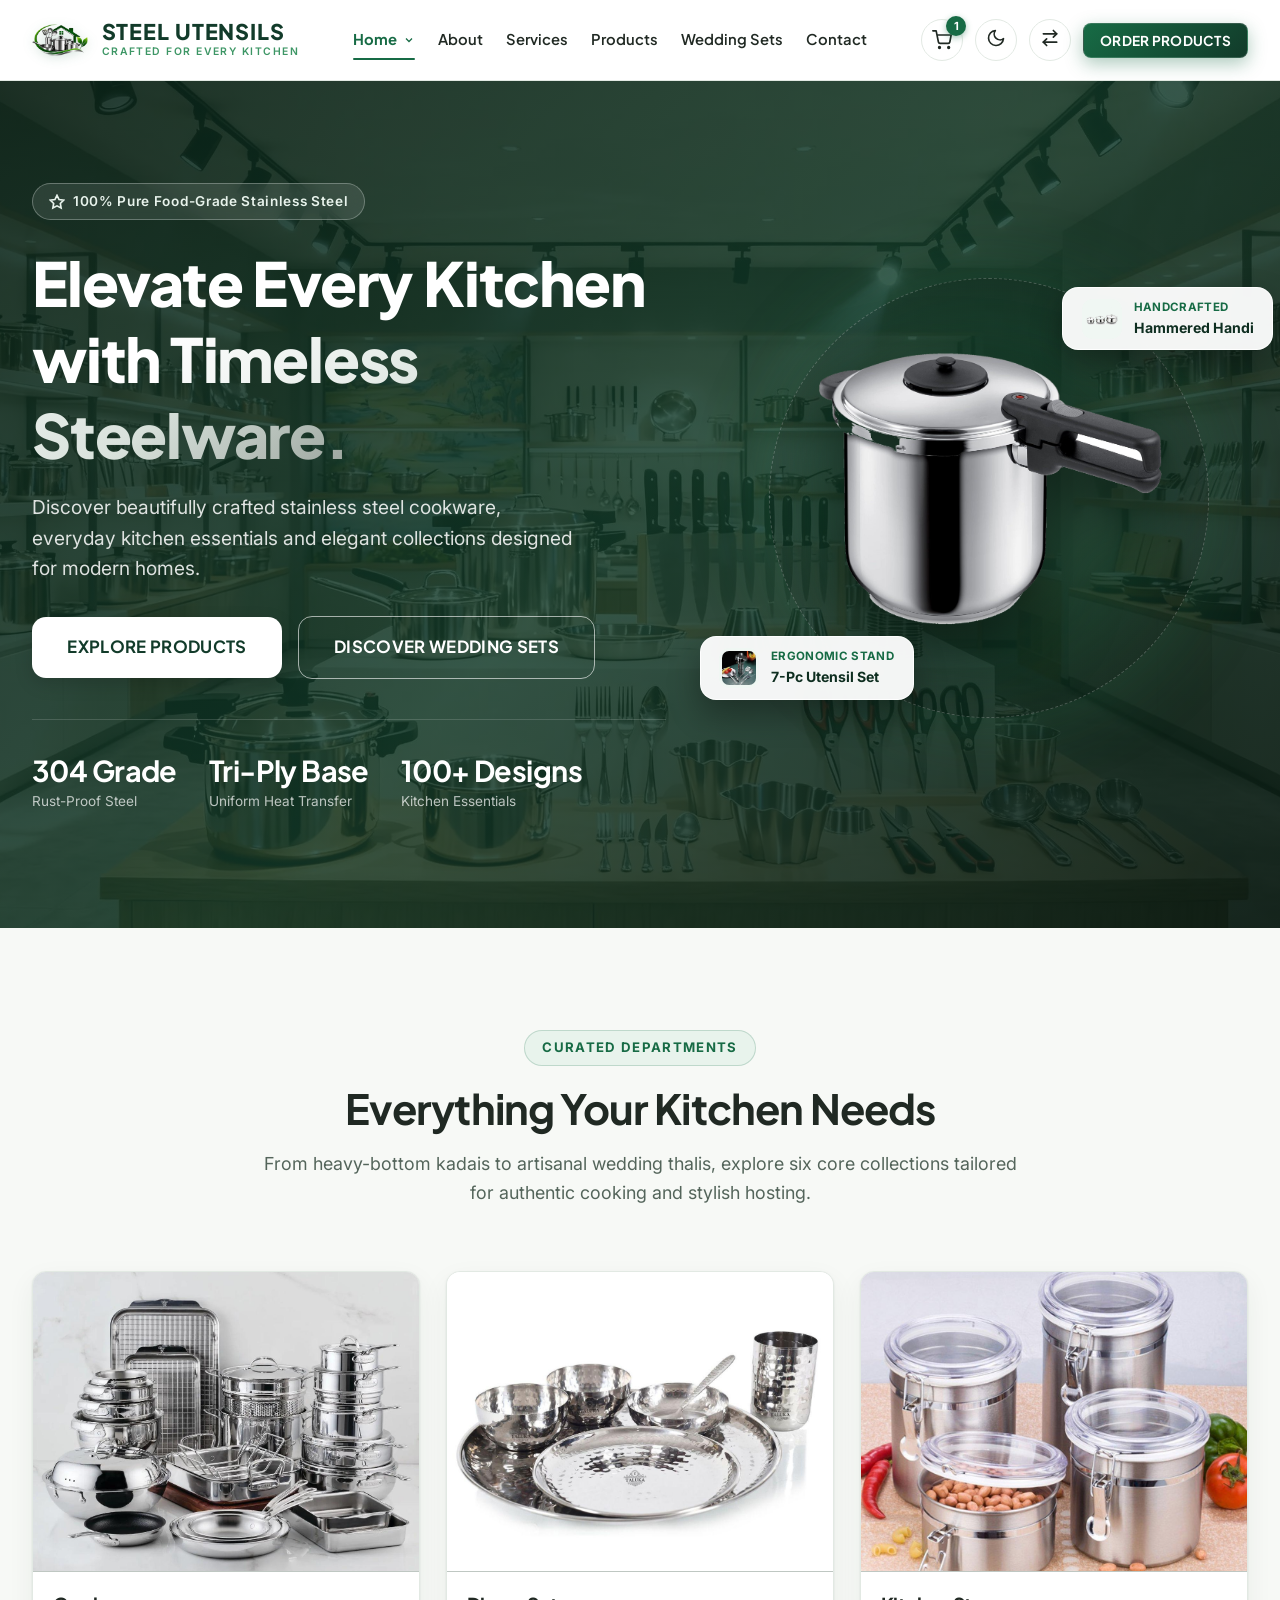
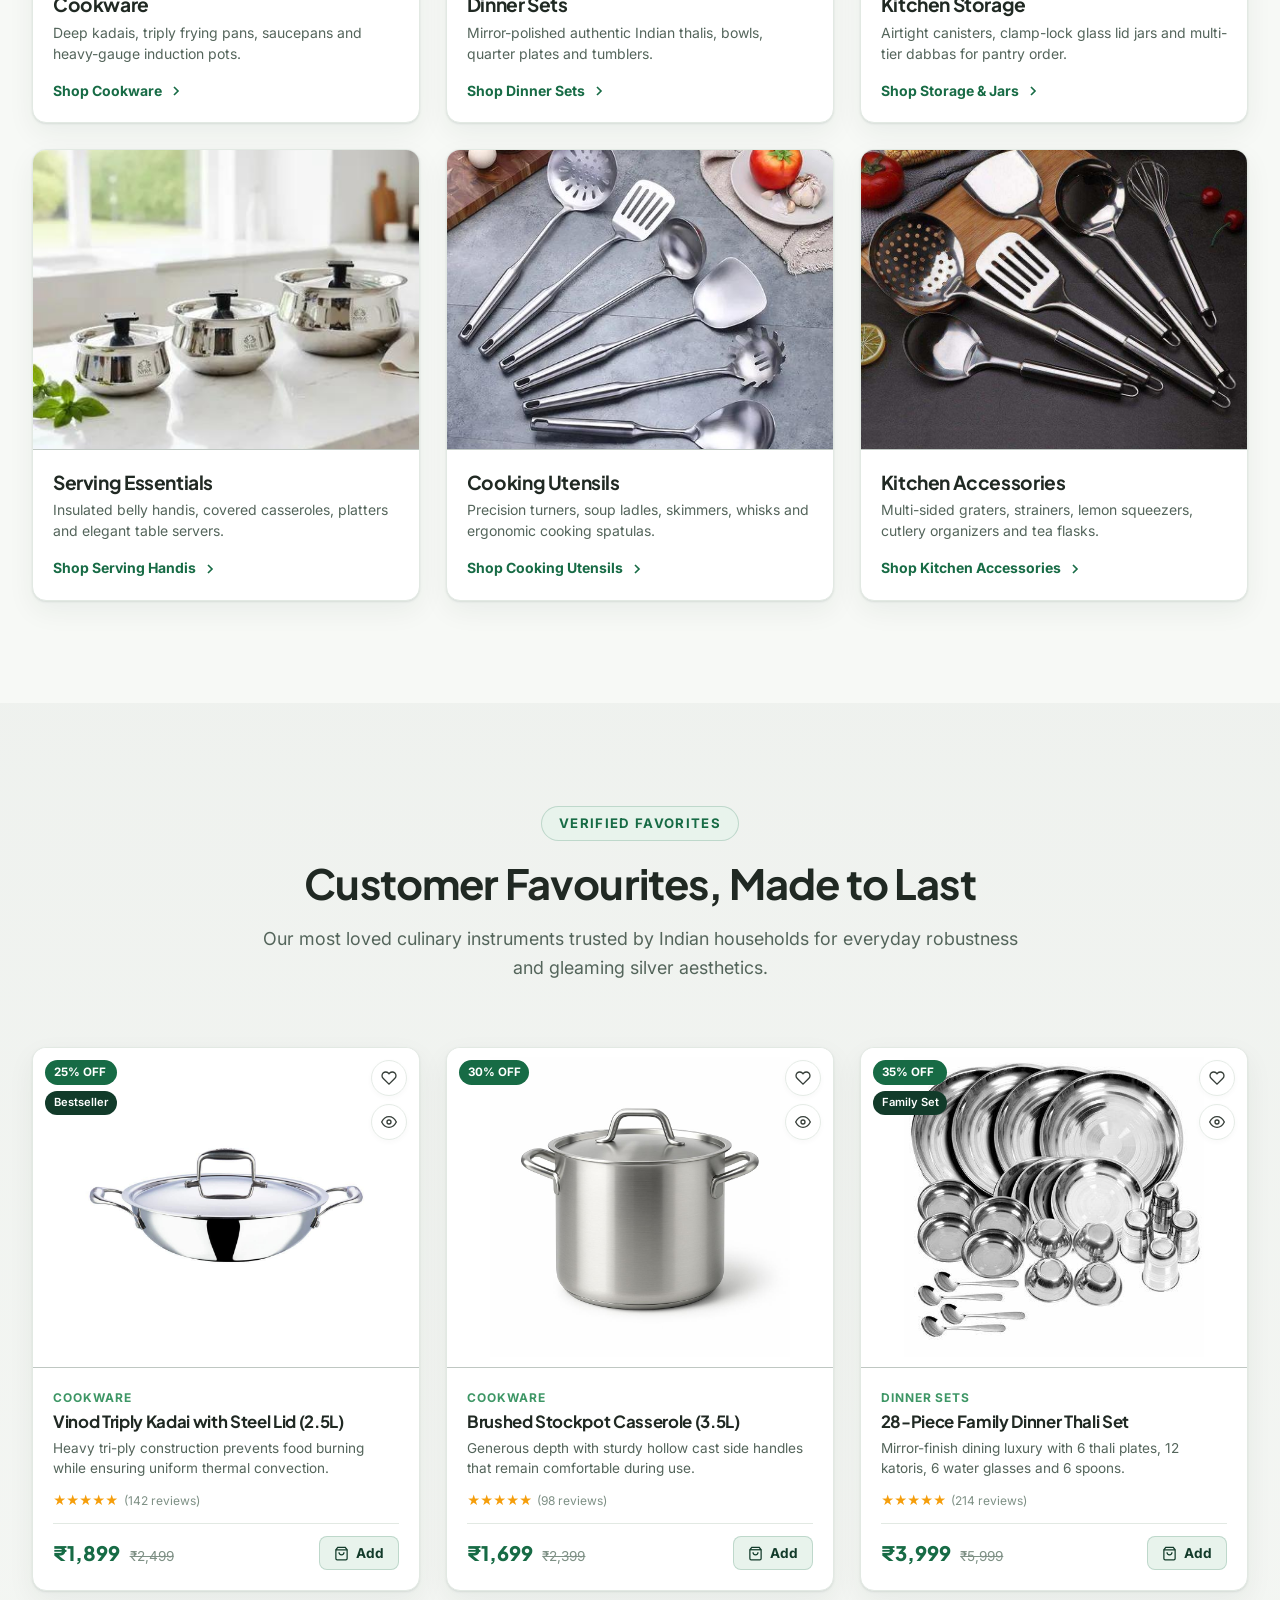
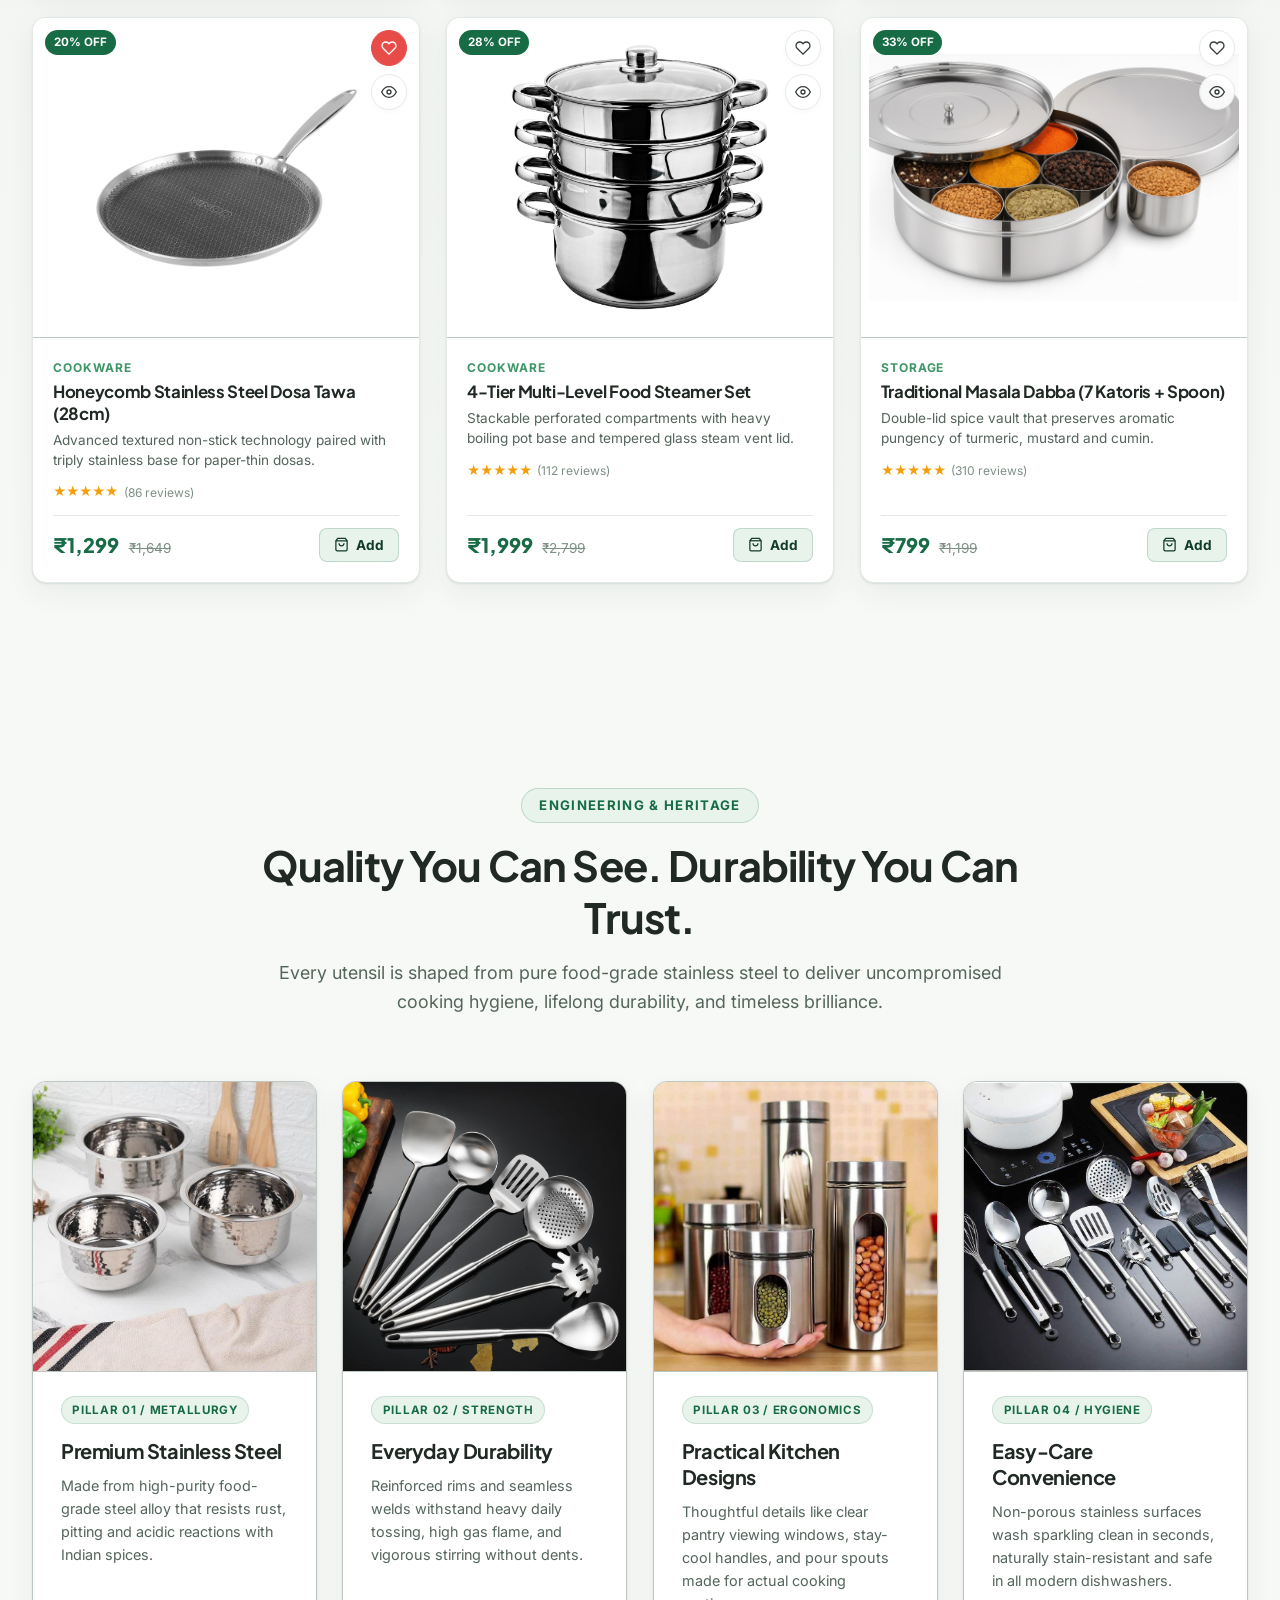
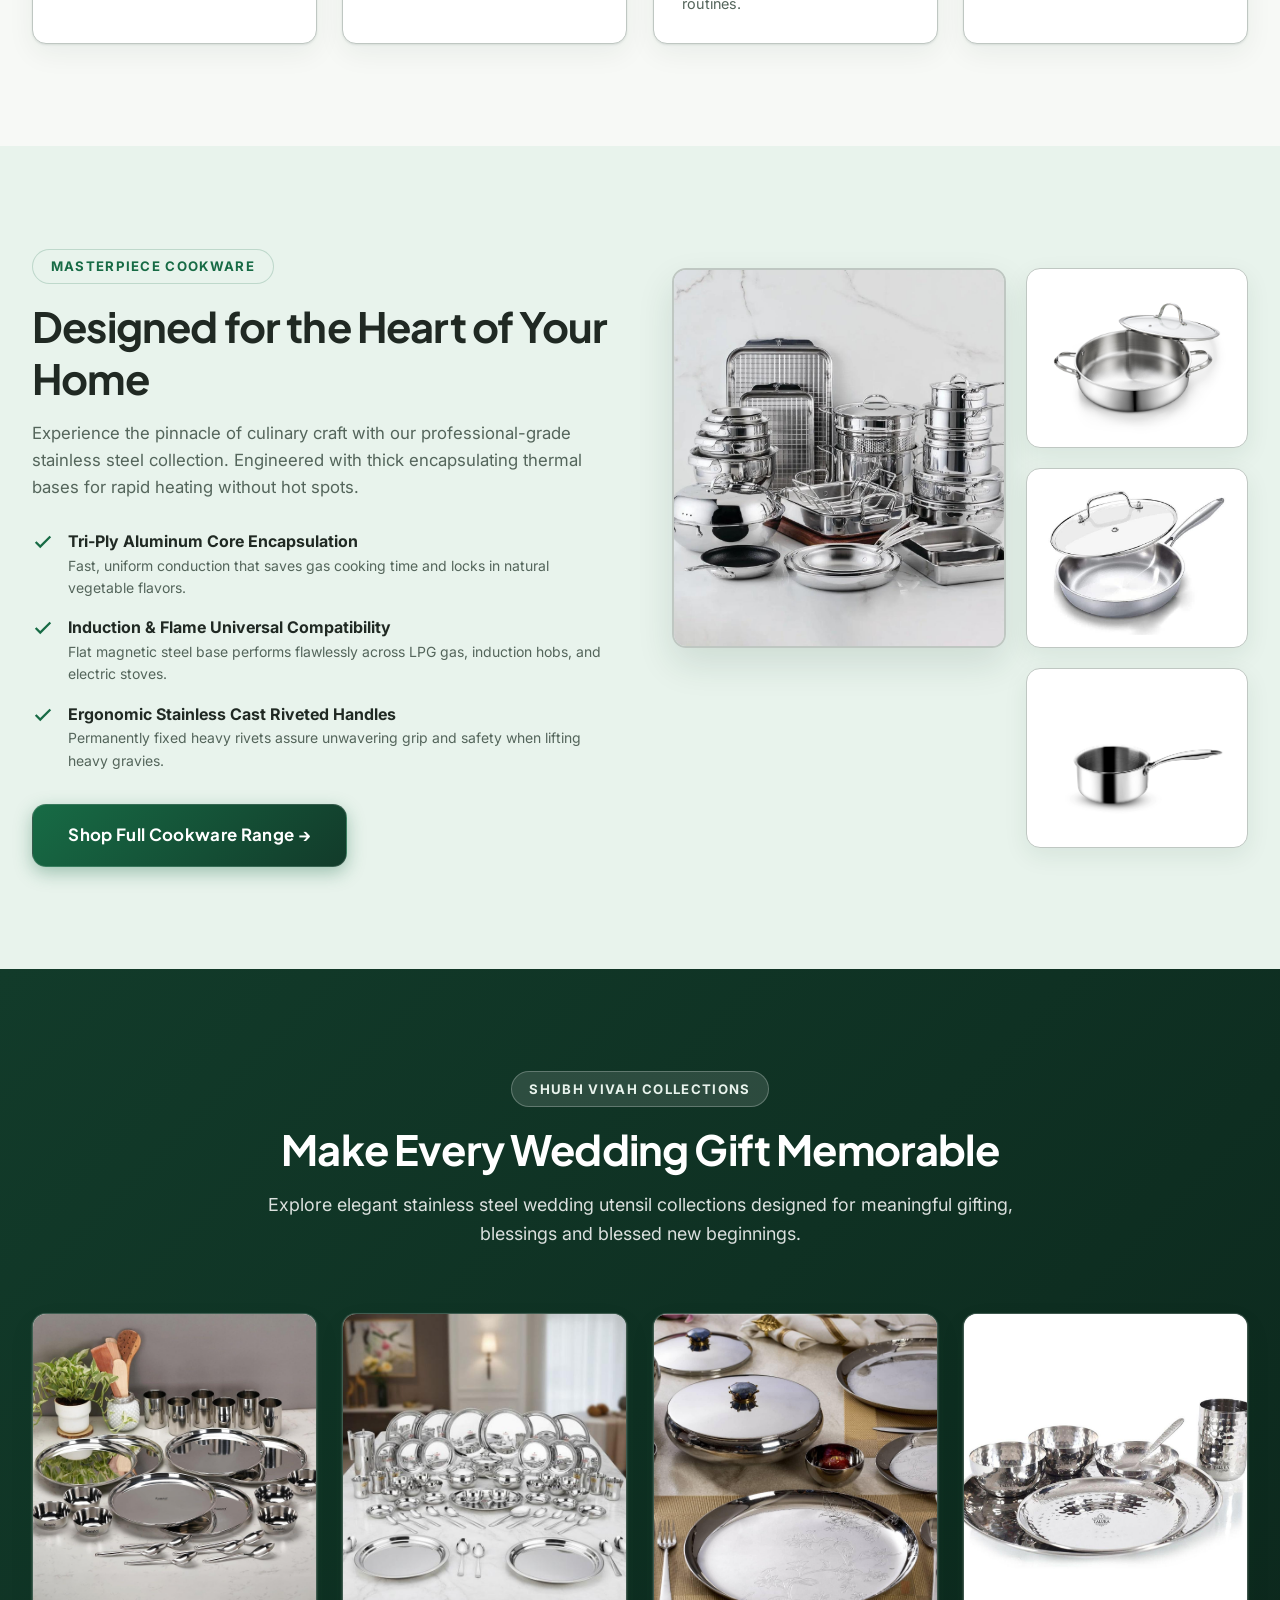
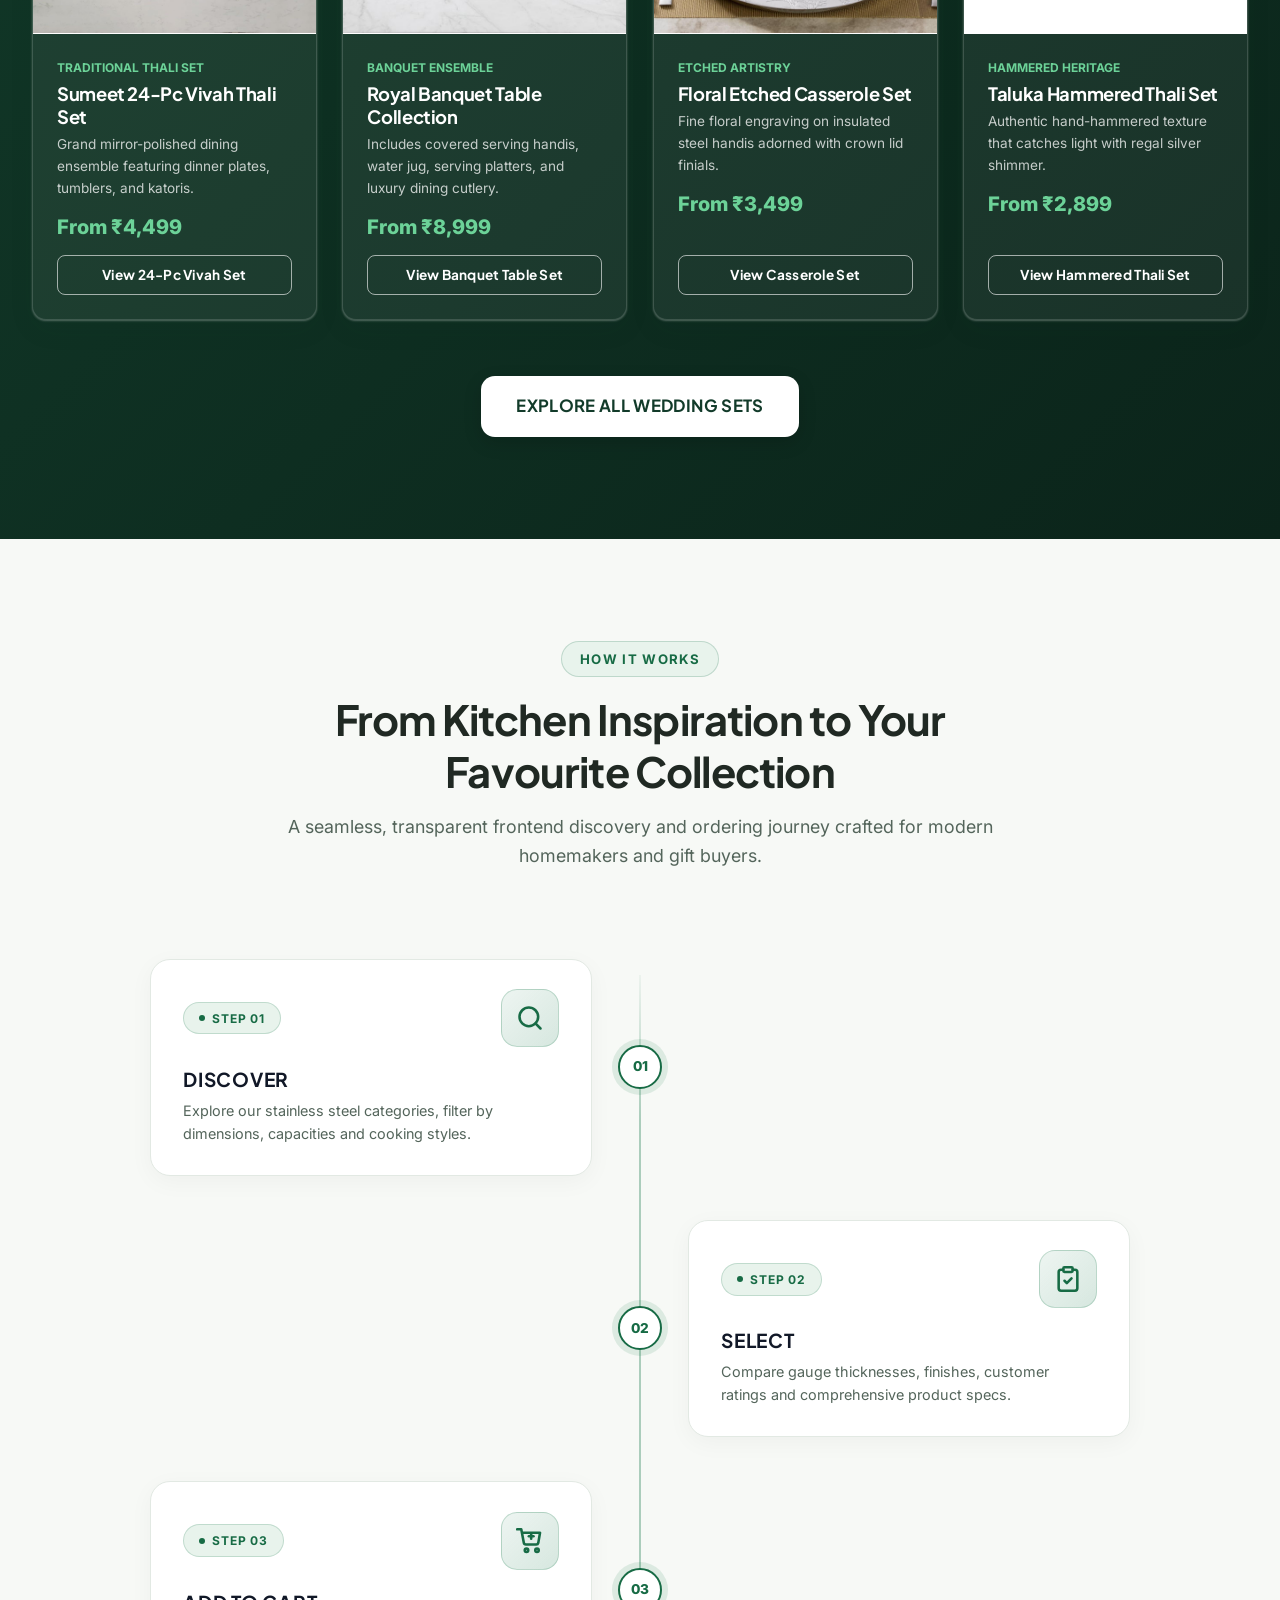
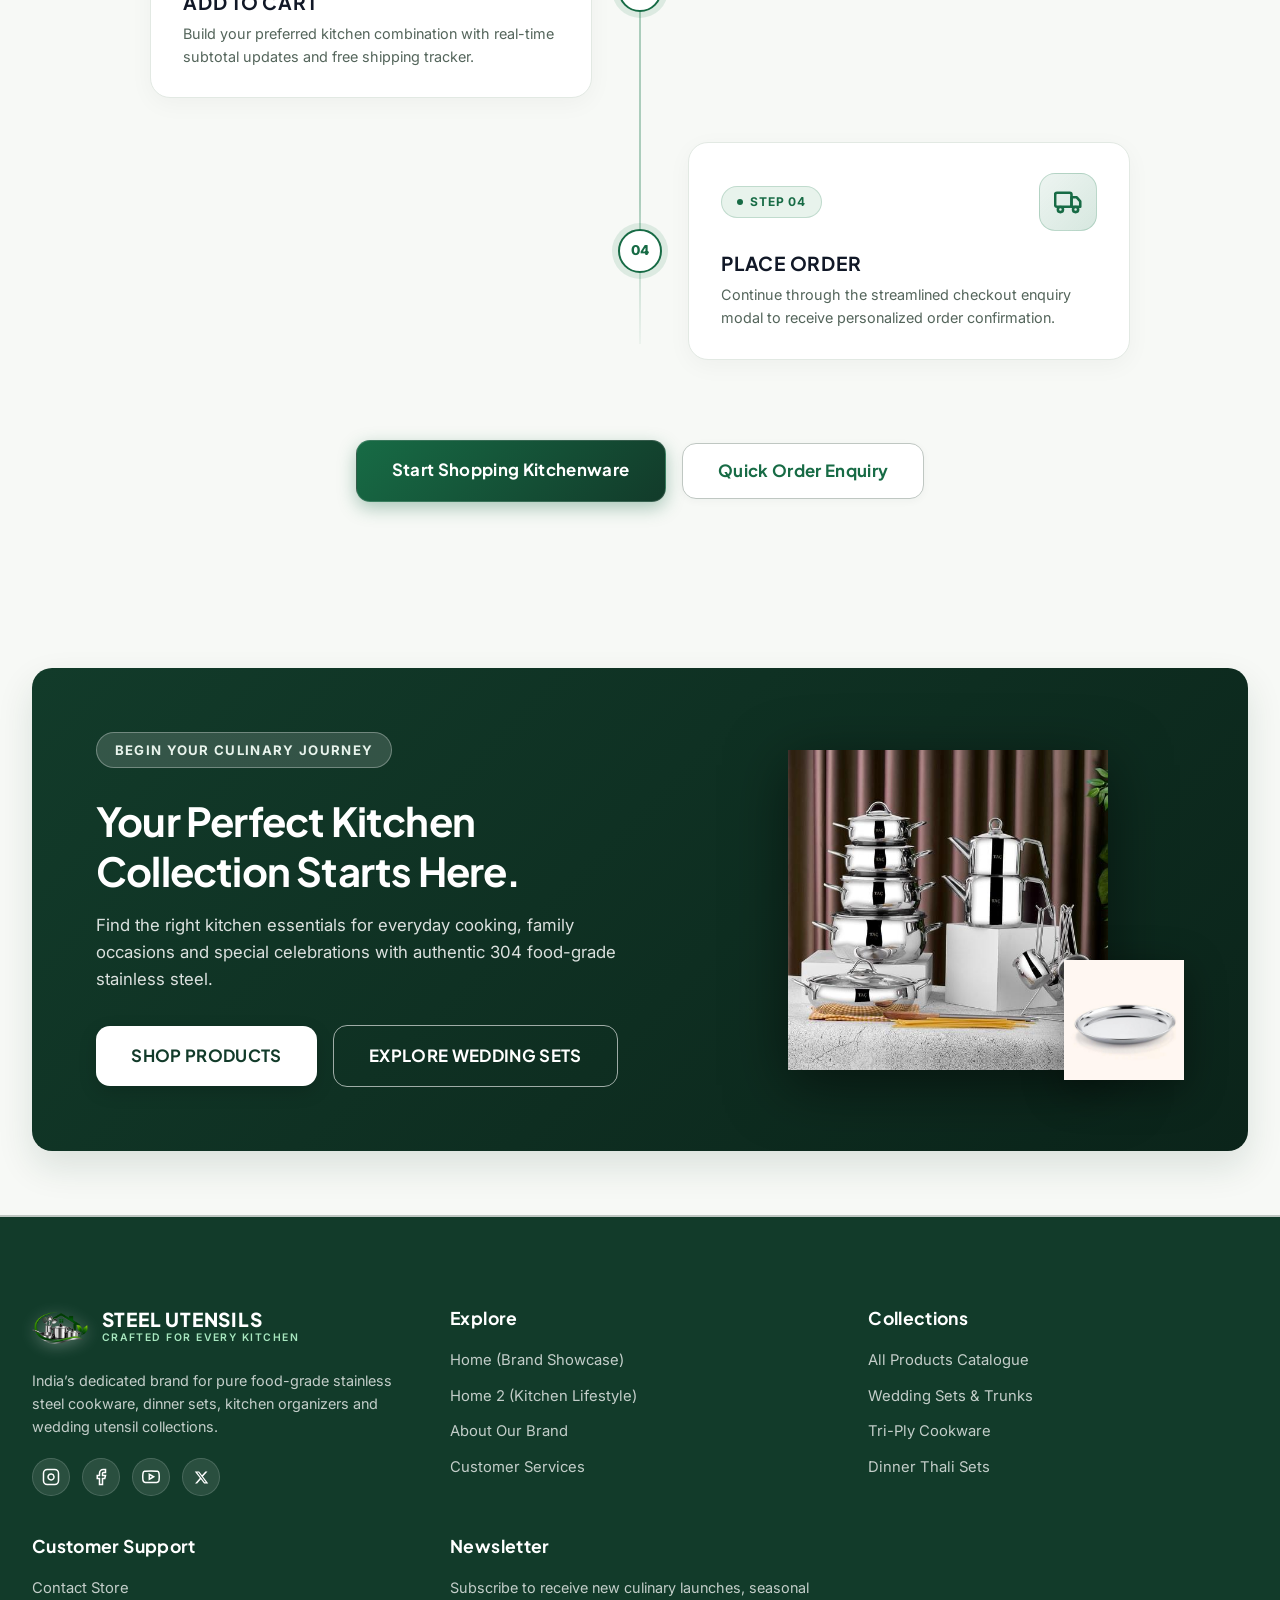
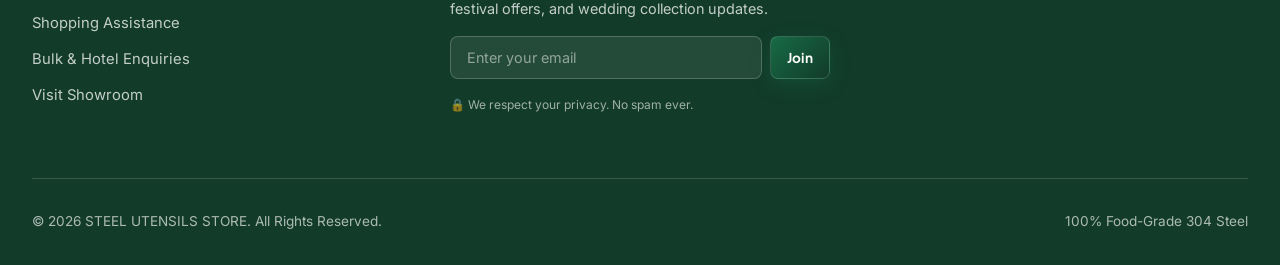
==== index.html @ 37a266ae "Update website alignment, mobile responsiveness, and brand logo" ====
<!DOCTYPE html>
<html lang="en" data-theme="light">
<head>
  <meta charset="UTF-8" />
  <meta name="viewport" content="width=device-width, initial-scale=1.0" />
  <title>STEEL UTENSILS — Crafted for Every Kitchen. Made for Every Moment.</title>
  <meta name="description" content="Explore premium stainless steel cookware, dinner thali sets, kitchen storage, and wedding utensil collections crafted for modern Indian homes." />
  <link rel="icon" type="image/png" href="images/favicon.png" />
  <link rel="shortcut icon" type="image/png" href="images/favicon.png" />
  <link rel="apple-touch-icon" href="images/favicon.png" />
  <link rel="stylesheet" href="assets/css/style.css" />
  <style>
    /* Section 07: Alternating One-by-One Journey Timeline */
    .journey-zigzag-container {
      position: relative;
      max-width: 980px;
      margin: 2.5rem auto 0;
      padding: 1.5rem 0;
    }
    .journey-zigzag-container::before {
      content: '';
      position: absolute;
      top: 40px;
      bottom: 40px;
      left: 50%;
      width: 2px;
      background: linear-gradient(180deg,
        rgba(30, 123, 79, 0.05) 0%,
        rgba(30, 123, 79, 0.35) 15%,
        rgba(30, 123, 79, 0.35) 85%,
        rgba(30, 123, 79, 0.05) 100%
      );
      transform: translateX(-50%);
    }
    .journey-zigzag-row {
      display: flex;
      position: relative;
      align-items: center;
      margin-bottom: 2.75rem;
      width: 100%;
    }
    .journey-zigzag-row:last-child {
      margin-bottom: 0;
    }
    .journey-zigzag-node {
      width: 44px;
      height: 44px;
      border-radius: 50%;
      background: var(--bg-card, #ffffff);
      border: 2.5px solid var(--emerald-green, #1E7B4F);
      box-shadow: 0 0 0 6px rgba(30, 123, 79, 0.12);
      display: flex;
      align-items: center;
      justify-content: center;
      font-weight: 800;
      font-size: 0.85rem;
      color: var(--emerald-green, #1E7B4F);
      position: absolute;
      left: 50%;
      top: 50%;
      transform: translate(-50%, -50%);
      z-index: 2;
      transition: all 0.35s ease;
    }
    .journey-zigzag-row:hover .journey-zigzag-node {
      background: var(--emerald-green, #1E7B4F);
      color: #ffffff;
      box-shadow: 0 0 0 8px rgba(30, 123, 79, 0.22);
      transform: translate(-50%, -50%) scale(1.1);
    }
    .journey-zigzag-card {
      width: calc(50% - 48px);
      background: var(--bg-card, #ffffff);
      border: 1px solid var(--border-color, rgba(0, 0, 0, 0.08));
      border-radius: 20px;
      padding: 1.85rem 2rem;
      box-shadow: 0 6px 24px rgba(0, 0, 0, 0.04);
      transition: all 0.35s cubic-bezier(0.16, 1, 0.3, 1);
      position: relative;
    }
    .row-left {
      justify-content: flex-start;
    }
    .row-right {
      justify-content: flex-end;
    }
    .row-left .journey-zigzag-card {
      margin-right: auto;
    }
    .row-right .journey-zigzag-card {
      margin-left: auto;
    }
    .journey-zigzag-card:hover {
      transform: translateY(-5px);
      border-color: var(--emerald-green, #1E7B4F);
      box-shadow: 0 16px 36px rgba(30, 123, 79, 0.12);
    }
    .journey-card-top {
      display: flex;
      align-items: center;
      justify-content: space-between;
      margin-bottom: 1.25rem;
      width: 100%;
    }
    .journey-step-badge {
      display: inline-flex;
      align-items: center;
      gap: 0.45rem;
      font-size: 0.75rem;
      font-weight: 700;
      color: var(--emerald-green, #1E7B4F);
      background: var(--soft-mint, #E8F3EC);
      padding: 0.35rem 0.95rem;
      border-radius: var(--radius-full, 9999px);
      border: 1px solid rgba(30, 123, 79, 0.2);
      letter-spacing: 0.06em;
      text-transform: uppercase;
      transition: all 0.3s ease;
    }
    .journey-step-dot {
      width: 6px;
      height: 6px;
      border-radius: 50%;
      background: var(--emerald-green, #1E7B4F);
      transition: all 0.3s ease;
    }
    .journey-zigzag-card:hover .journey-step-badge {
      background: var(--emerald-green, #1E7B4F);
      color: #ffffff;
      border-color: var(--emerald-green, #1E7B4F);
    }
    .journey-zigzag-card:hover .journey-step-dot {
      background: #ffffff;
    }
    .journey-icon-wrap {
      width: 58px;
      height: 58px;
      border-radius: 16px;
      background: linear-gradient(135deg, rgba(30, 123, 79, 0.08) 0%, rgba(30, 123, 79, 0.18) 100%);
      border: 1.5px solid rgba(30, 123, 79, 0.22);
      display: flex;
      align-items: center;
      justify-content: center;
      color: var(--emerald-green, #1E7B4F);
      transition: all 0.35s cubic-bezier(0.16, 1, 0.3, 1);
    }
    .journey-zigzag-card:hover .journey-icon-wrap {
      background: var(--emerald-green, #1E7B4F);
      color: #ffffff;
      transform: scale(1.08);
      box-shadow: 0 8px 20px rgba(30, 123, 79, 0.25);
    }
    .journey-step-title {
      font-size: 1.2rem;
      font-weight: 700;
      letter-spacing: 0.04em;
      margin: 0 0 0.5rem 0;
      color: var(--text-dark, #111827);
    }
    .journey-step-desc {
      font-size: 0.9rem;
      line-height: 1.6;
      color: var(--text-muted, #6b7280);
      margin: 0;
    }
    @media (max-width: 768px) {
      .journey-zigzag-container::before {
        left: 22px;
      }
      .journey-zigzag-node {
        left: 22px;
        top: 32px;
        transform: translate(-50%, 0);
      }
      .journey-zigzag-row:hover .journey-zigzag-node {
        transform: translate(-50%, 0) scale(1.1);
      }
      .journey-zigzag-card {
        width: calc(100% - 52px);
        margin-left: 52px !important;
        margin-right: 0 !important;
        padding: 1.5rem 1.4rem;
      }
      .journey-zigzag-row {
        margin-bottom: 2rem;
      }
    }
    [data-theme="dark"] .journey-zigzag-card {
      background: rgba(255, 255, 255, 0.04);
      border-color: rgba(255, 255, 255, 0.1);
      box-shadow: 0 4px 20px rgba(0, 0, 0, 0.2);
    }
    [data-theme="dark"] .journey-zigzag-card:hover {
      border-color: rgba(108, 210, 152, 0.6);
      box-shadow: 0 16px 36px rgba(0, 0, 0, 0.35);
    }
    [data-theme="dark"] .journey-zigzag-node {
      background: #111e17;
      border-color: #6CD298;
      color: #6CD298;
      box-shadow: 0 0 0 6px rgba(108, 210, 152, 0.15);
    }
    [data-theme="dark"] .journey-step-badge {
      background: rgba(30, 123, 79, 0.25);
      color: #6CD298;
      border-color: rgba(108, 210, 152, 0.3);
    }
    [data-theme="dark"] .journey-step-dot {
      background: #6CD298;
    }
    [data-theme="dark"] .journey-icon-wrap {
      background: rgba(30, 123, 79, 0.25);
      border-color: rgba(108, 210, 152, 0.3);
      color: #6CD298;
    }
    [data-theme="dark"] .journey-zigzag-card:hover .journey-icon-wrap {
      background: #1E7B4F;
      color: #ffffff;
    }
    [data-theme="dark"] .journey-step-title {
      color: #ffffff;
    }
    [data-theme="dark"] .journey-step-desc {
      color: rgba(255, 255, 255, 0.7);
    }

    /* Hero Section with Rich Kitchenware Background Image */
    .hero-home1 {
      position: relative;
      background-image: url('images/image-101.png') !important;
      background-size: cover !important;
      background-position: center !important;
      background-repeat: no-repeat !important;
    }
    .hero-home1::before {
      content: '';
      position: absolute;
      inset: 0;
      background: linear-gradient(135deg, rgba(10, 36, 25, 0.88) 0%, rgba(18, 59, 42, 0.82) 50%, rgba(8, 26, 18, 0.90) 100%);
      z-index: 1;
    }
    .hero-home1 .container {
      position: relative;
      z-index: 2;
    }
    [data-theme="dark"] .hero-home1::before {
      background: linear-gradient(135deg, rgba(6, 20, 14, 0.92) 0%, rgba(10, 32, 23, 0.88) 50%, rgba(4, 16, 11, 0.95) 100%);
    }

    /* Hero Showcase 3D Visual Stage Enhancement */
    .hero-visual-stage {
      position: relative;
      height: 480px;
      display: flex;
      align-items: center;
      justify-content: center;
    }
    .hero-main-circle {
      position: absolute;
      top: 50%;
      left: 50%;
      transform: translate(-50%, -50%);
      width: 440px;
      height: 440px;
      border-radius: 50%;
      background: radial-gradient(circle, rgba(108, 210, 152, 0.28) 0%, rgba(30, 123, 79, 0.14) 48%, rgba(14, 46, 32, 0) 72%);
      border: 1.5px dashed rgba(255, 255, 255, 0.22);
      box-shadow: 0 0 80px rgba(61, 150, 101, 0.22);
      pointer-events: none;
    }
    .hero-main-vessel {
      position: relative;
      z-index: 2;
      width: 380px;
      max-width: 90%;
      height: auto;
      max-height: 400px;
      object-fit: contain;
      background: transparent !important;
      filter: drop-shadow(0 25px 35px rgba(0, 0, 0, 0.55));
      animation: floatVessel 6s ease-in-out infinite alternate;
      margin: 0 auto;
      display: block;
    }
    .floating-badge {
      position: absolute;
      z-index: 4;
      background: rgba(255, 255, 255, 0.95);
      color: #0E2E20;
      padding: 0.65rem 1.15rem;
      border-radius: 16px;
      box-shadow: 0 14px 32px rgba(0, 0, 0, 0.32);
      display: flex;
      align-items: center;
      gap: 0.75rem;
      font-weight: 700;
      font-size: 0.85rem;
      border: 1px solid rgba(255, 255, 255, 0.9);
      backdrop-filter: blur(10px);
      transition: all 0.3s ease;
    }
    .floating-badge:hover {
      transform: translateY(-4px) scale(1.03);
      box-shadow: 0 18px 40px rgba(0, 0, 0, 0.38);
    }
    .floating-badge img {
      width: 40px !important;
      height: 40px !important;
      border-radius: 10px;
      background: #f0f7f3;
      padding: 3px;
      object-fit: contain;
    }
    .badge-top-right {
      top: 6%;
      right: -25px;
      animation: floatSubtle 5s ease-in-out infinite alternate;
    }
    .badge-bottom-left {
      bottom: 8%;
      left: -30px;
      animation: floatSubtle 6s ease-in-out infinite alternate-reverse;
    }
    @media (max-width: 992px) {
      .hero-visual-stage {
        height: 420px;
        margin-top: 2rem;
      }
      .hero-main-circle {
        width: 360px;
        height: 360px;
      }
      .hero-main-vessel {
        width: 320px;
        max-height: 340px;
      }
      .badge-top-right {
        top: 2%;
        right: 0;
      }
      .badge-bottom-left {
        bottom: 4%;
        left: 0;
      }
    }
  </style>
</head>
<body>

  <!-- Sticky Global Navbar -->
  <header class="site-header">
    <div class="container">
      <div class="navbar-inner">
        <!-- Logo -->
        <a href="index.html" class="brand-logo" aria-label="Steel Utensils Home">
          <img src="images/logo.png" alt="Steel Utensils Logo" class="brand-logo-icon" />
          <div class="brand-logo-text">
            <span class="brand-title">STEEL UTENSILS</span>
            <span class="brand-tagline">Crafted for Every Kitchen</span>
          </div>
        </a>

        <!-- Desktop Navigation Menu -->
        <nav class="nav-menu" aria-label="Main Navigation">
          <div class="nav-item-dropdown">
            <a href="index.html" class="nav-link dropdown-toggle active" aria-expanded="false" aria-haspopup="true">
              <span>Home</span>
              <svg class="dropdown-chevron" width="12" height="12" viewBox="0 0 24 24" fill="none" stroke="currentColor" stroke-width="2.5">
                <polyline points="6 9 12 15 18 9"></polyline>
              </svg>
            </a>
            <div class="dropdown-menu">
              <a href="index.html" class="dropdown-item active">
                <div class="dropdown-item-title">Home 1</div>
                <div class="dropdown-item-desc">Premium Brand Showcase</div>
              </a>
              <a href="home-2.html" class="dropdown-item">
                <div class="dropdown-item-title">Home 2</div>
                <div class="dropdown-item-desc">Modern Kitchen Lifestyle</div>
              </a>
            </div>
          </div>
          <a href="about.html" class="nav-link">About</a>
          <a href="services.html" class="nav-link">Services</a>
          <a href="products.html" class="nav-link">Products</a>
          <a href="wedding-sets.html" class="nav-link">Wedding Sets</a>
          <a href="contact.html" class="nav-link">Contact</a>
        </nav>

        <!-- Right Side Utility Icons & CTA -->
        <div class="nav-actions">
          <button class="action-btn cart-toggle-btn" aria-label="Open Shopping Cart" title="Cart">
            <svg width="20" height="20" viewBox="0 0 24 24" fill="none" stroke="currentColor" stroke-width="2" stroke-linecap="round" stroke-linejoin="round">
              <circle cx="9" cy="21" r="1"></circle>
              <circle cx="20" cy="21" r="1"></circle>
              <path d="M1 1h4l2.68 13.39a2 2 0 0 0 2 1.61h9.72a2 2 0 0 0 2-1.61L23 6H6"></path>
            </svg>
            <span class="badge-count cart-badge">0</span>
          </button>

          <button class="action-btn theme-toggle-btn" aria-label="Toggle Theme" title="Toggle Theme">
            <span class="theme-icon">
              <svg width="20" height="20" viewBox="0 0 24 24" fill="none" stroke="currentColor" stroke-width="2" stroke-linecap="round" stroke-linejoin="round">
                <path d="M21 12.79A9 9 0 1 1 11.21 3 7 7 0 0 0 21 12.79z"></path>
              </svg>
            </span>
          </button>

          <button class="action-btn rtl-toggle-btn" aria-label="Toggle Direction (LTR / RTL)" title="Toggle RTL / LTR Direction">
            <span class="rtl-icon">
              <svg width="20" height="20" viewBox="0 0 24 24" fill="none" stroke="currentColor" stroke-width="2" stroke-linecap="round" stroke-linejoin="round">
                <path d="M4 7h16"></path>
                <path d="M16 3l4 4-4 4"></path>
                <path d="M20 17H4"></path>
                <path d="M8 21l-4-4 4-4"></path>
              </svg>
            </span>
          </button>

          <button class="btn btn-primary btn-sm nav-cta-btn open-order-modal-btn">ORDER PRODUCTS</button>

          <!-- Mobile Hamburger -->
          <button class="hamburger-btn" aria-label="Toggle navigation drawer">
            <span></span>
            <span></span>
            <span></span>
          </button>
        </div>
      </div>
    </div>
  </header>

  <!-- Mobile Nav Drawer -->
  <aside class="mobile-nav-drawer" aria-label="Mobile Navigation Drawer">
    <div class="mobile-nav-header">
      <a href="index.html" class="brand-logo" style="gap: 0.5rem;">
        <img src="images/logo.png" alt="Steel Utensils Logo" class="brand-logo-icon" style="width: 44px; height: 34px;" />
        <span class="brand-title" style="font-size: 1.1rem;">STEEL UTENSILS</span>
      </a>
      <button class="modal-close mobile-nav-close" aria-label="Close menu">&times;</button>
    </div>
    <nav class="mobile-nav-links">
      <div class="mobile-nav-group">
        <div class="mobile-nav-link" style="display: flex; justify-content: space-between; align-items: center; font-weight: 700;">
          <span>Home</span>
          <svg width="14" height="14" viewBox="0 0 24 24" fill="none" stroke="currentColor" stroke-width="2.5"><polyline points="6 9 12 15 18 9"></polyline></svg>
        </div>
        <div class="mobile-sublinks">
          <a href="index.html" class="mobile-sublink active">Home 1 — Brand Showcase</a>
          <a href="home-2.html" class="mobile-sublink">Home 2 — Kitchen Lifestyle</a>
        </div>
      </div>
      <a href="about.html" class="nav-link">About</a>
      <a href="services.html" class="nav-link">Services</a>
      <a href="products.html" class="nav-link">Products</a>
      <a href="wedding-sets.html" class="nav-link">Wedding Sets</a>
      <a href="contact.html" class="nav-link">Contact</a>
      <div class="mobile-sidebar-actions">
        <button class="action-btn cart-toggle-btn" aria-label="Open Shopping Cart" title="Cart">
          <svg width="20" height="20" viewBox="0 0 24 24" fill="none" stroke="currentColor" stroke-width="2" stroke-linecap="round" stroke-linejoin="round">
            <circle cx="9" cy="21" r="1"></circle>
            <circle cx="20" cy="21" r="1"></circle>
            <path d="M1 1h4l2.68 13.39a2 2 0 0 0 2 1.61h9.72a2 2 0 0 0 2-1.61L23 6H6"></path>
          </svg>
          <span class="badge-count cart-badge">0</span>
        </button>

        <button class="action-btn theme-toggle-btn" aria-label="Toggle Theme" title="Toggle Theme">
          <span class="theme-icon">
            <svg width="20" height="20" viewBox="0 0 24 24" fill="none" stroke="currentColor" stroke-width="2" stroke-linecap="round" stroke-linejoin="round">
              <path d="M21 12.79A9 9 0 1 1 11.21 3 7 7 0 0 0 21 12.79z"></path>
            </svg>
          </span>
        </button>

        <button class="action-btn rtl-toggle-btn" aria-label="Toggle Direction (LTR / RTL)" title="Toggle RTL / LTR Direction">
          <span class="rtl-icon">
            <svg width="20" height="20" viewBox="0 0 24 24" fill="none" stroke="currentColor" stroke-width="2" stroke-linecap="round" stroke-linejoin="round">
              <path d="M4 7h16"></path>
              <path d="M16 3l4 4-4 4"></path>
              <path d="M20 17H4"></path>
              <path d="M8 21l-4-4 4-4"></path>
            </svg>
          </span>
        </button>
      </div>
    </nav>
    <div style="margin-top: auto; display: flex; flex-direction: column; gap: 0.75rem;">
      <button class="btn btn-primary open-order-modal-btn" style="width: 100%;">ORDER PRODUCTS</button>
    </div>
  </aside>
  <div class="nav-overlay"></div>

  <!-- Search Overlay Modal -->
  <div class="search-modal" role="dialog" aria-modal="true" aria-label="Product Search">
    <div class="search-container">
      <div class="search-input-group">
        <svg width="24" height="24" viewBox="0 0 24 24" fill="none" stroke="currentColor" stroke-width="2">
          <circle cx="11" cy="11" r="8"></circle>
          <line x1="21" y1="21" x2="16.65" y2="16.65"></line>
        </svg>
        <input type="text" class="search-input" placeholder="Search steel kadai, pressure cooker, thali sets..." />
        <button class="search-close-btn" aria-label="Close search">&times;</button>
      </div>
      <div class="search-suggestions">
        <small style="color: var(--text-light); text-transform: uppercase; font-weight: 700; font-size: 0.75rem;">Popular Searches</small>
        <div class="search-tags">
          <span class="search-tag">Pressure Cooker</span>
          <span class="search-tag">Triply Kadai</span>
          <span class="search-tag">Dinner Thali</span>
          <span class="search-tag">Canisters</span>
          <span class="search-tag">Masala Dabba</span>
          <span class="search-tag">Wedding Set</span>
        </div>
      </div>
      <div class="search-results-list"></div>
    </div>
  </div>

  <!-- Cart Drawer -->
  <aside class="cart-drawer" role="dialog" aria-modal="true" aria-label="Shopping Cart">
    <div class="cart-header">
      <div class="cart-title-wrap">
        <svg width="22" height="22" viewBox="0 0 24 24" fill="none" stroke="currentColor" stroke-width="2">
          <circle cx="9" cy="21" r="1"></circle>
          <circle cx="20" cy="21" r="1"></circle>
          <path d="M1 1h4l2.68 13.39a2 2 0 0 0 2 1.61h9.72a2 2 0 0 0 2-1.61L23 6H6"></path>
        </svg>
        <h3 style="font-size: 1.15rem; margin: 0;">Shopping Cart</h3>
      </div>
      <button class="modal-close cart-close-btn" aria-label="Close cart">&times;</button>
    </div>
    <div class="cart-body"></div>
    <div class="cart-footer">
      <div class="cart-free-shipping">
        <div class="shipping-threshold-text">Add items for FREE Delivery across India!</div>
        <div class="shipping-bar-bg">
          <div class="shipping-bar-fill" style="width: 45%;"></div>
        </div>
      </div>
      <div class="cart-subtotal-row">
        <span>Cart Subtotal</span>
        <span class="cart-subtotal-amount">₹0</span>
      </div>
      <div style="display: flex; gap: 0.75rem;">
        <button class="btn btn-secondary cart-continue-btn" style="flex: 1;">Keep Shopping</button>
        <button class="btn btn-primary btn-proceed-order" style="flex: 1.2;">Proceed to Order</button>
      </div>
    </div>
  </aside>

  <!-- Quick View Modal -->
  <div class="modal-overlay modal-quickview" role="dialog" aria-modal="true" aria-label="Product Quick View">
    <div class="modal-content">
      <button class="modal-close" aria-label="Close quick view">&times;</button>
      <div class="quickview-grid">
        <div class="quickview-img-wrap">
          <img src="" alt="" class="qv-img" />
        </div>
        <div class="quickview-details">
          <span class="section-badge qv-category">Cookware</span>
          <h2 class="qv-title" style="font-size: 1.5rem; margin: 0;">Product Title</h2>
          <div class="quickview-price-wrap">
            <span class="quickview-price qv-price">₹0</span>
            <span class="quickview-mrp qv-mrp">₹0</span>
            <span class="quickview-discount qv-discount">35% OFF</span>
          </div>
          <p class="qv-desc" style="font-size: 0.9rem; line-height: 1.55; color: var(--text-muted);"></p>
          <div class="quickview-specs">
            <div class="spec-item">
              <span class="spec-label">Material</span>
              <span class="spec-val">Food-Grade 304 Stainless Steel</span>
            </div>
            <div class="spec-item">
              <span class="spec-label">Finish</span>
              <span class="spec-val">Mirror Polish & Brushed Steel</span>
            </div>
            <div class="spec-item">
              <span class="spec-label">Care</span>
              <span class="spec-val">100% Dishwasher Safe</span>
            </div>
            <div class="spec-item">
              <span class="spec-label">Thermal Base</span>
              <span class="spec-val">Gas & Induction Compatible</span>
            </div>
          </div>
          <div style="display: flex; gap: 1rem; margin-top: 1rem;">
            <button class="btn btn-primary qv-add-btn btn-add-cart" style="flex: 1;">
              <svg width="18" height="18" viewBox="0 0 24 24" fill="none" stroke="currentColor" stroke-width="2">
                <circle cx="9" cy="21" r="1"></circle>
                <circle cx="20" cy="21" r="1"></circle>
                <path d="M1 1h4l2.68 13.39a2 2 0 0 0 2 1.61h9.72a2 2 0 0 0 2-1.61L23 6H6"></path>
              </svg>
              Add to Cart
            </button>
          </div>
        </div>
      </div>
    </div>
  </div>

  <!-- Order Enquiry / Checkout Modal -->
  <div class="modal-overlay modal-checkout" role="dialog" aria-modal="true" aria-label="Order Enquiry Checkout">
    <div class="modal-content checkout-modal-content">
      <button class="modal-close" aria-label="Close checkout">&times;</button>
      <div style="margin-bottom: 1.25rem;">
        <span class="section-badge">Fast Order & Direct Enquiry</span>
        <h2 style="font-size: 1.5rem; margin-top: 0.25rem;">Order Pure Stainless Steel Products</h2>
        <p style="font-size: 0.875rem; color: var(--text-muted);">Please select a featured package or submit your utensil requirements. Our team confirms every order personally before dispatch.</p>
      </div>

      <!-- Quick Utensil Package Selector -->
      <div class="quick-package-selector" style="margin-bottom: 1rem;">
        <span style="font-size: 0.8rem; font-weight: 700; color: var(--text-light); text-transform: uppercase;">
          Select Utensil Package (Or Order Custom Utensils):
        </span>
        <div class="package-pills" style="display: flex; flex-wrap: wrap; gap: 0.5rem; margin-top: 0.5rem;">
          <button type="button" class="package-pill active" data-name="3-Piece Triply Induction Cookware Set" data-price="4499">
            🍳 Triply Cookware (₹4,499)
          </button>
          <button type="button" class="package-pill" data-name="28-Piece Authentic Dinner Thali Set" data-price="3999">
            🍽️ 28-Pc Dinner Set (₹3,999)
          </button>
          <button type="button" class="package-pill" data-name="4-Piece Airtight Kitchen Canisters" data-price="1499">
            🥫 Storage Canisters (₹1,499)
          </button>
          <button type="button" class="package-pill" data-name="51-Piece Shubh Vivah Bridal Wedding Trunk" data-price="18500">
            👑 Wedding Trunk (₹18,500)
          </button>
        </div>
      </div>

      <div class="checkout-summary-box">
        <div style="display: flex; justify-content: space-between; align-items: center; margin-bottom: 0.5rem;">
          <span style="font-weight: 700; font-size: 0.95rem;">Order Breakdown</span>
          <span class="order-type-indicator" style="font-size: 0.75rem; background: var(--soft-mint); color: var(--emerald-green); font-weight: 700; padding: 0.2rem 0.5rem; border-radius: var(--radius-full);">Direct Enquiry</span>
        </div>
        <div class="checkout-items-summary"></div>
        <div style="display: flex; justify-content: space-between; margin-top: 0.75rem; padding-top: 0.75rem; border-top: 1px solid var(--border-color); font-weight: 800;">
          <span>Estimated Total (Incl. Taxes & Shipping)</span>
          <span class="checkout-total-price" style="color: var(--emerald-green); font-size: 1.25rem;">₹4,499</span>
        </div>
      </div>

      <form class="checkout-form">
        <div class="form-group">
          <label class="form-label" for="cust-name">Full Name *</label>
          <input type="text" id="cust-name" class="form-input" placeholder="e.g. Rajesh Kumar" required />
        </div>
        <div class="form-group">
          <label class="form-label" for="cust-phone">Phone / WhatsApp Number *</label>
          <input type="tel" id="cust-phone" class="form-input" placeholder="+91 98765 43210" required />
        </div>
        <div class="form-group">
          <label class="form-label" for="cust-email">Email Address *</label>
          <input type="email" id="cust-email" class="form-input" placeholder="rajesh@example.com" required />
        </div>
        <div class="form-group">
          <label class="form-label" for="cust-city">City & Pincode *</label>
          <input type="text" id="cust-city" class="form-input" placeholder="Mumbai, 400001" required />
        </div>
        <div class="form-group-full form-group">
          <label class="form-label" for="cust-address">Delivery Address *</label>
          <input type="text" id="cust-address" class="form-input" placeholder="House/Flat No., Street, Landmark" required />
        </div>
        <div class="form-group-full form-group">
          <label class="form-label" for="cust-notes">Special Instructions / Custom Engravings</label>
          <textarea id="cust-notes" class="form-textarea" placeholder="Add custom laser engraving names, wedding gift notes, or induction requirements..."></textarea>
        </div>
        <div class="form-group-full" style="margin-top: 0.5rem;">
          <button type="submit" class="btn btn-primary" style="width: 100%; padding: 1rem; font-weight: 700;">
            CONFIRM PRODUCT ORDER ENQUIRY
          </button>
          <small style="display: block; text-align: center; color: var(--text-light); margin-top: 0.5rem;">
            * Demo submission for frontend enquiry preview. No payment transaction collected.
          </small>
        </div>
      </form>
    </div>
  </div>

  <main>
    <!-- ===================================================================
         SECTION 01 — PREMIUM CINEMATIC HERO
         =================================================================== -->
    <section class="hero-home1" style="background-image: url('images/image-101.png');">
      <div class="container">
        <div class="hero-home1-grid">
          <div class="hero-home1-content">
            <div class="hero-badge-silver">
              <svg width="16" height="16" viewBox="0 0 24 24" fill="none" stroke="currentColor" stroke-width="2.5">
                <polygon points="12 2 15.09 8.26 22 9.27 17 14.14 18.18 21.02 12 17.77 5.82 21.02 7 14.14 2 9.27 8.91 8.26 12 2"></polygon>
              </svg>
              <span>100% Pure Food-Grade Stainless Steel</span>
            </div>
            <h1 class="hero-home1-title">
              Elevate Every Kitchen with <span>Timeless Steelware.</span>
            </h1>
            <p class="hero-home1-text">
              Discover beautifully crafted stainless steel cookware, everyday kitchen essentials and elegant collections designed for modern homes.
            </p>
            <div class="hero-actions">
              <a href="products.html" class="btn btn-white btn-lg">EXPLORE PRODUCTS</a>
              <a href="wedding-sets.html" class="btn btn-outline-white btn-lg">DISCOVER WEDDING SETS</a>
            </div>
            <div class="hero-highlights-row">
              <div class="hero-stat">
                <h3>304 Grade</h3>
                <p>Rust-Proof Steel</p>
              </div>
              <div class="hero-stat">
                <h3>Tri-Ply Base</h3>
                <p>Uniform Heat Transfer</p>
              </div>
              <div class="hero-stat">
                <h3>100+ Designs</h3>
                <p>Kitchen Essentials</p>
              </div>
            </div>
          </div>

          <!-- 3D Floating Showcase Stage -->
          <div class="hero-visual-stage">
            <div class="hero-main-circle"></div>
            <!-- Main Hero Vessel: image-113.png (Pressure Cooker) -->
            <img src="images/image-113.png" alt="Stainless Steel Pressure Cooker" class="hero-main-vessel" />
            <!-- Floating Badge Top Right: image-27.png (Hammered Handi) -->
            <div class="floating-badge badge-top-right">
              <img src="images/image-27.png" alt="Hammered Serving Handi" />
              <div>
                <div style="font-size: 0.72rem; color: var(--emerald-green); font-weight: 700; text-transform: uppercase; letter-spacing: 0.03em;">Handcrafted</div>
                <div style="font-size: 0.88rem; font-weight: 700; color: #0E2E20;">Hammered Handi</div>
              </div>
            </div>
            <!-- Floating Badge Bottom Left: image-1.png (7pc Tool Set) -->
            <div class="floating-badge badge-bottom-left">
              <img src="images/image-1.png" alt="7-Piece Kitchen Tool Set" />
              <div>
                <div style="font-size: 0.72rem; color: var(--emerald-green); font-weight: 700; text-transform: uppercase; letter-spacing: 0.03em;">Ergonomic Stand</div>
                <div style="font-size: 0.88rem; font-weight: 700; color: #0E2E20;">7-Pc Utensil Set</div>
              </div>
            </div>
          </div>
        </div>
      </div>
    </section>

    <!-- ===================================================================
         SECTION 02 — SHOP BY CATEGORY (6 CARDS)
         =================================================================== -->
    <section class="section">
      <div class="container">
        <div class="section-header">
          <span class="section-badge">Curated Departments</span>
          <h2 class="section-title">Everything Your Kitchen Needs</h2>
          <p class="section-subtitle">
            From heavy-bottom kadais to artisanal wedding thalis, explore six core collections tailored for authentic cooking and stylish hosting.
          </p>
        </div>

        <div class="grid-6">
          <!-- Card 1: Cookware (image-37.png) -->
          <!-- Card 1: Cookware (image-92.png) -->
          <div class="category-card">
            <div class="category-img-wrap">
              <img src="images/image-92.png" alt="Stainless Steel Cookware Collection" class="category-img img-cover" />
            </div>
            <h3 class="category-title">Cookware</h3>
            <p class="category-desc">Deep kadais, triply frying pans, saucepans and heavy-gauge induction pots.</p>
            <a href="products.html?category=Cookware" class="category-link">
              Shop Cookware
              <svg width="16" height="16" viewBox="0 0 24 24" fill="none" stroke="currentColor" stroke-width="2.5"><polyline points="9 18 15 12 9 6"></polyline></svg>
            </a>
          </div>

          <!-- Card 2: Dinner Sets (image-22.png) -->
          <div class="category-card">
            <div class="category-img-wrap">
              <img src="images/image-22.png" alt="12-Piece Stainless Steel Dinner Thali Set" class="category-img img-cover" />
            </div>
            <h3 class="category-title">Dinner Sets</h3>
            <p class="category-desc">Mirror-polished authentic Indian thalis, bowls, quarter plates and tumblers.</p>
            <a href="products.html?category=Dinner+Sets" class="category-link">
              Shop Dinner Sets
              <svg width="16" height="16" viewBox="0 0 24 24" fill="none" stroke="currentColor" stroke-width="2.5"><polyline points="9 18 15 12 9 6"></polyline></svg>
            </a>
          </div>

          <!-- Card 3: Kitchen Storage (image-70.png) -->
          <div class="category-card">
            <div class="category-img-wrap">
              <img src="images/image-70.png" alt="4-Piece Airtight Storage Canisters" class="category-img img-cover" />
            </div>
            <h3 class="category-title">Kitchen Storage</h3>
            <p class="category-desc">Airtight canisters, clamp-lock glass lid jars and multi-tier dabbas for pantry order.</p>
            <a href="products.html?category=Kitchen+Storage" class="category-link">
              Shop Storage & Jars
              <svg width="16" height="16" viewBox="0 0 24 24" fill="none" stroke="currentColor" stroke-width="2.5"><polyline points="9 18 15 12 9 6"></polyline></svg>
            </a>
          </div>

          <!-- Card 4: Serving Essentials (image-28.png) -->
          <div class="category-card">
            <div class="category-img-wrap">
              <img src="images/image-28.png" alt="3-Piece Belly Handi Casseroles" class="category-img img-cover" />
            </div>
            <h3 class="category-title">Serving Essentials</h3>
            <p class="category-desc">Insulated belly handis, covered casseroles, platters and elegant table servers.</p>
            <a href="products.html?category=Serving+Essentials" class="category-link">
              Shop Serving Handis
              <svg width="16" height="16" viewBox="0 0 24 24" fill="none" stroke="currentColor" stroke-width="2.5"><polyline points="9 18 15 12 9 6"></polyline></svg>
            </a>
          </div>

          <!-- Card 5: Cooking Utensils (image-2.png) -->
          <div class="category-card">
            <div class="category-img-wrap">
              <img src="images/image-2.png" alt="6-Piece Stainless Steel Cooking Utensil Set" class="category-img img-cover" />
            </div>
            <h3 class="category-title">Cooking Utensils</h3>
            <p class="category-desc">Precision turners, soup ladles, skimmers, whisks and ergonomic cooking spatulas.</p>
            <a href="products.html?category=Cooking+Utensils" class="category-link">
              Shop Cooking Utensils
              <svg width="16" height="16" viewBox="0 0 24 24" fill="none" stroke="currentColor" stroke-width="2.5"><polyline points="9 18 15 12 9 6"></polyline></svg>
            </a>
          </div>

          <!-- Card 6: Kitchen Accessories (image-63.png) -->
          <div class="category-card">
            <div class="category-img-wrap">
              <img src="images/image-63.png" alt="Stainless Steel Kitchen Accessories & Tools" class="category-img img-cover" />
            </div>
            <h3 class="category-title">Kitchen Accessories</h3>
            <p class="category-desc">Multi-sided graters, strainers, lemon squeezers, cutlery organizers and tea flasks.</p>
            <a href="products.html?category=Accessories" class="category-link">
              Shop Kitchen Accessories
              <svg width="16" height="16" viewBox="0 0 24 24" fill="none" stroke="currentColor" stroke-width="2.5"><polyline points="9 18 15 12 9 6"></polyline></svg>
            </a>
          </div>
        </div>
      </div>
    </section>

    <!-- ===================================================================
         SECTION 03 — BESTSELLING COLLECTION (6 CARDS)
         =================================================================== -->
    <section class="section bg-silver-subtle">
      <div class="container">
        <div class="section-header">
          <span class="section-badge">Verified Favorites</span>
          <h2 class="section-title">Customer Favourites, Made to Last</h2>
          <p class="section-subtitle">
            Our most loved culinary instruments trusted by Indian households for everyday robustness and gleaming silver aesthetics.
          </p>
        </div>

        <div class="grid-6">
          <!-- Product 1: image-111.png -->
          <div class="product-card" data-category="Cookware" data-price="1899" data-rating="4.9">
            <div class="product-img-wrap">
              <span class="product-badges">
                <span class="badge-discount">25% OFF</span>
                <span class="badge-tag">Bestseller</span>
              </span>
              <div class="product-actions-floating">
                <button class="product-action-btn btn-wishlist" data-id="prod-111" title="Add to Wishlist" aria-label="Wishlist">
                  <svg width="16" height="16" viewBox="0 0 24 24" fill="none" stroke="currentColor" stroke-width="2"><path d="M20.84 4.61a5.5 5.5 0 0 0-7.78 0L12 5.67l-1.06-1.06a5.5 5.5 0 0 0-7.78 7.78l1.06 1.06L12 21.23l7.78-7.78 1.06-1.06a5.5 5.5 0 0 0 0-7.78z"></path></svg>
                </button>
                <button class="product-action-btn btn-quick-view" data-id="prod-111" data-title="Vinod Triply Stainless Steel Kadai with Lid" data-price="1899" data-mrp="2499" data-discount="25% OFF" data-image="images/image-111.png" data-desc="Heavy-duty 2.5L triply kadai with riveted stay-cool loop handles and a snug stainless steel lid for fast curries and frying." data-category="Cookware" title="Quick View" aria-label="Quick View">
                  <svg width="16" height="16" viewBox="0 0 24 24" fill="none" stroke="currentColor" stroke-width="2"><path d="M1 12s4-8 11-8 11 8 11 8-4 8-11 8-11-8-11-8z"></path><circle cx="12" cy="12" r="3"></circle></svg>
                </button>
              </div>
              <img src="images/image-111.png" alt="Vinod Stainless Steel Kadai with Lid" class="product-img" />
            </div>
            <div class="product-content">
              <span class="product-category-label">Cookware</span>
              <h4 class="product-title">Vinod Triply Kadai with Steel Lid (2.5L)</h4>
              <p class="product-desc">Heavy tri-ply construction prevents food burning while ensuring uniform thermal convection.</p>
              <div class="product-rating">
                <span>★★★★★</span>
                <span class="rating-count">(142 reviews)</span>
              </div>
              <div class="product-price-row">
                <div>
                  <span class="price-current">₹1,899</span>
                  <span class="price-original">₹2,499</span>
                </div>
                <button class="btn-add-cart" data-id="prod-111" data-title="Vinod Triply Kadai with Steel Lid" data-price="1899" data-image="images/image-111.png">
                  <svg width="15" height="15" viewBox="0 0 24 24" fill="none" stroke="currentColor" stroke-width="2"><path d="M6 2L3 6v14a2 2 0 0 0 2 2h14a2 2 0 0 0 2-2V6l-3-4z"></path><line x1="3" y1="6" x2="21" y2="6"></line><path d="M16 10a4 4 0 0 1-8 0"></path></svg>
                  Add
                </button>
              </div>
            </div>
          </div>

          <!-- Product 2: image-114.png -->
          <div class="product-card" data-category="Cookware" data-price="1699" data-rating="4.8">
            <div class="product-img-wrap">
              <span class="product-badges">
                <span class="badge-discount">30% OFF</span>
              </span>
              <div class="product-actions-floating">
                <button class="product-action-btn btn-wishlist" data-id="prod-114" title="Add to Wishlist" aria-label="Wishlist">
                  <svg width="16" height="16" viewBox="0 0 24 24" fill="none" stroke="currentColor" stroke-width="2"><path d="M20.84 4.61a5.5 5.5 0 0 0-7.78 0L12 5.67l-1.06-1.06a5.5 5.5 0 0 0-7.78 7.78l1.06 1.06L12 21.23l7.78-7.78 1.06-1.06a5.5 5.5 0 0 0 0-7.78z"></path></svg>
                </button>
                <button class="product-action-btn btn-quick-view" data-id="prod-114" data-title="Brushed Steel Stockpot Casserole (3.5L)" data-price="1699" data-mrp="2399" data-discount="30% OFF" data-image="images/image-114.png" data-desc="Deep stainless stockpot ideal for boiling rice, simmering broths and slow cooking curries with fitted brushed steel lid." data-category="Cookware" title="Quick View" aria-label="Quick View">
                  <svg width="16" height="16" viewBox="0 0 24 24" fill="none" stroke="currentColor" stroke-width="2"><path d="M1 12s4-8 11-8 11 8 11 8-4 8-11 8-11-8-11-8z"></path><circle cx="12" cy="12" r="3"></circle></svg>
                </button>
              </div>
              <img src="images/image-114.png" alt="Brushed Stainless Steel Stockpot" class="product-img" />
            </div>
            <div class="product-content">
              <span class="product-category-label">Cookware</span>
              <h4 class="product-title">Brushed Stockpot Casserole (3.5L)</h4>
              <p class="product-desc">Generous depth with sturdy hollow cast side handles that remain comfortable during use.</p>
              <div class="product-rating">
                <span>★★★★★</span>
                <span class="rating-count">(98 reviews)</span>
              </div>
              <div class="product-price-row">
                <div>
                  <span class="price-current">₹1,699</span>
                  <span class="price-original">₹2,399</span>
                </div>
                <button class="btn-add-cart" data-id="prod-114" data-title="Brushed Stockpot Casserole (3.5L)" data-price="1699" data-image="images/image-114.png">
                  <svg width="15" height="15" viewBox="0 0 24 24" fill="none" stroke="currentColor" stroke-width="2"><path d="M6 2L3 6v14a2 2 0 0 0 2 2h14a2 2 0 0 0 2-2V6l-3-4z"></path><line x1="3" y1="6" x2="21" y2="6"></line><path d="M16 10a4 4 0 0 1-8 0"></path></svg>
                  Add
                </button>
              </div>
            </div>
          </div>

          <!-- Product 3: image-9.png -->
          <div class="product-card" data-category="Dinner Sets" data-price="3999" data-rating="5.0">
            <div class="product-img-wrap">
              <span class="product-badges">
                <span class="badge-discount">35% OFF</span>
                <span class="badge-tag">Family Set</span>
              </span>
              <div class="product-actions-floating">
                <button class="product-action-btn btn-wishlist" data-id="prod-9" title="Add to Wishlist" aria-label="Wishlist">
                  <svg width="16" height="16" viewBox="0 0 24 24" fill="none" stroke="currentColor" stroke-width="2"><path d="M20.84 4.61a5.5 5.5 0 0 0-7.78 0L12 5.67l-1.06-1.06a5.5 5.5 0 0 0-7.78 7.78l1.06 1.06L12 21.23l7.78-7.78 1.06-1.06a5.5 5.5 0 0 0 0-7.78z"></path></svg>
                </button>
                <button class="product-action-btn btn-quick-view" data-id="prod-9" data-title="28-Piece Stainless Steel Family Dinner Set" data-price="3999" data-mrp="5999" data-discount="35% OFF" data-image="images/image-9.png" data-desc="Complete 6-person dining collection with deep dinner thalis, halwa bowls, curry katoris, glasses and matching spoons." data-category="Dinner Sets" title="Quick View" aria-label="Quick View">
                  <svg width="16" height="16" viewBox="0 0 24 24" fill="none" stroke="currentColor" stroke-width="2"><path d="M1 12s4-8 11-8 11 8 11 8-4 8-11 8-11-8-11-8z"></path><circle cx="12" cy="12" r="3"></circle></svg>
                </button>
              </div>
              <img src="images/image-9.png" alt="28-Piece Stainless Steel Dinner Set" class="product-img" />
            </div>
            <div class="product-content">
              <span class="product-category-label">Dinner Sets</span>
              <h4 class="product-title">28-Piece Family Dinner Thali Set</h4>
              <p class="product-desc">Mirror-finish dining luxury with 6 thali plates, 12 katoris, 6 water glasses and 6 spoons.</p>
              <div class="product-rating">
                <span>★★★★★</span>
                <span class="rating-count">(214 reviews)</span>
              </div>
              <div class="product-price-row">
                <div>
                  <span class="price-current">₹3,999</span>
                  <span class="price-original">₹5,999</span>
                </div>
                <button class="btn-add-cart" data-id="prod-9" data-title="28-Piece Family Dinner Thali Set" data-price="3999" data-image="images/image-9.png">
                  <svg width="15" height="15" viewBox="0 0 24 24" fill="none" stroke="currentColor" stroke-width="2"><path d="M6 2L3 6v14a2 2 0 0 0 2 2h14a2 2 0 0 0 2-2V6l-3-4z"></path><line x1="3" y1="6" x2="21" y2="6"></line><path d="M16 10a4 4 0 0 1-8 0"></path></svg>
                  Add
                </button>
              </div>
            </div>
          </div>

          <!-- Product 4: image-120.png -->
          <div class="product-card" data-category="Cookware" data-price="1299" data-rating="4.8">
            <div class="product-img-wrap">
              <span class="product-badges">
                <span class="badge-discount">20% OFF</span>
              </span>
              <div class="product-actions-floating">
                <button class="product-action-btn btn-wishlist" data-id="prod-120" title="Add to Wishlist" aria-label="Wishlist">
                  <svg width="16" height="16" viewBox="0 0 24 24" fill="none" stroke="currentColor" stroke-width="2"><path d="M20.84 4.61a5.5 5.5 0 0 0-7.78 0L12 5.67l-1.06-1.06a5.5 5.5 0 0 0-7.78 7.78l1.06 1.06L12 21.23l7.78-7.78 1.06-1.06a5.5 5.5 0 0 0 0-7.78z"></path></svg>
                </button>
                <button class="product-action-btn btn-quick-view" data-id="prod-120" data-title="Vinod Honeycomb Stainless Steel Dosa Tawa" data-price="1299" data-mrp="1649" data-discount="20% OFF" data-image="images/image-120.png" data-desc="Hexagonal laser-etched honeycomb pattern protects coating while offering effortless roti and crispy dosa release." data-category="Cookware" title="Quick View" aria-label="Quick View">
                  <svg width="16" height="16" viewBox="0 0 24 24" fill="none" stroke="currentColor" stroke-width="2"><path d="M1 12s4-8 11-8 11 8 11 8-4 8-11 8-11-8-11-8z"></path><circle cx="12" cy="12" r="3"></circle></svg>
                </button>
              </div>
              <img src="images/image-120.png" alt="Honeycomb Dosa Tawa" class="product-img" />
            </div>
            <div class="product-content">
              <span class="product-category-label">Cookware</span>
              <h4 class="product-title">Honeycomb Stainless Steel Dosa Tawa (28cm)</h4>
              <p class="product-desc">Advanced textured non-stick technology paired with triply stainless base for paper-thin dosas.</p>
              <div class="product-rating">
                <span>★★★★★</span>
                <span class="rating-count">(86 reviews)</span>
              </div>
              <div class="product-price-row">
                <div>
                  <span class="price-current">₹1,299</span>
                  <span class="price-original">₹1,649</span>
                </div>
                <button class="btn-add-cart" data-id="prod-120" data-title="Honeycomb Stainless Dosa Tawa" data-price="1299" data-image="images/image-120.png">
                  <svg width="15" height="15" viewBox="0 0 24 24" fill="none" stroke="currentColor" stroke-width="2"><path d="M6 2L3 6v14a2 2 0 0 0 2 2h14a2 2 0 0 0 2-2V6l-3-4z"></path><line x1="3" y1="6" x2="21" y2="6"></line><path d="M16 10a4 4 0 0 1-8 0"></path></svg>
                  Add
                </button>
              </div>
            </div>
          </div>

          <!-- Product 5: image-131.png -->
          <div class="product-card" data-category="Cookware" data-price="1999" data-rating="4.9">
            <div class="product-img-wrap">
              <span class="product-badges">
                <span class="badge-discount">28% OFF</span>
              </span>
              <div class="product-actions-floating">
                <button class="product-action-btn btn-wishlist" data-id="prod-131" title="Add to Wishlist" aria-label="Wishlist">
                  <svg width="16" height="16" viewBox="0 0 24 24" fill="none" stroke="currentColor" stroke-width="2"><path d="M20.84 4.61a5.5 5.5 0 0 0-7.78 0L12 5.67l-1.06-1.06a5.5 5.5 0 0 0-7.78 7.78l1.06 1.06L12 21.23l7.78-7.78 1.06-1.06a5.5 5.5 0 0 0 0-7.78z"></path></svg>
                </button>
                <button class="product-action-btn btn-quick-view" data-id="prod-131" data-title="4-Tier Stainless Multi Food Steamer" data-price="1999" data-mrp="2799" data-discount="28% OFF" data-image="images/image-131.png" data-desc="Versatile 4-tier stackable food steamer pot with glass lid for idlis, momos, dhokla and steamed greens." data-category="Cookware" title="Quick View" aria-label="Quick View">
                  <svg width="16" height="16" viewBox="0 0 24 24" fill="none" stroke="currentColor" stroke-width="2"><path d="M1 12s4-8 11-8 11 8 11 8-4 8-11 8-11-8-11-8z"></path><circle cx="12" cy="12" r="3"></circle></svg>
                </button>
              </div>
              <img src="images/image-131.png" alt="4-Tier Stainless Steel Steamer" class="product-img" />
            </div>
            <div class="product-content">
              <span class="product-category-label">Cookware</span>
              <h4 class="product-title">4-Tier Multi-Level Food Steamer Set</h4>
              <p class="product-desc">Stackable perforated compartments with heavy boiling pot base and tempered glass steam vent lid.</p>
              <div class="product-rating">
                <span>★★★★★</span>
                <span class="rating-count">(112 reviews)</span>
              </div>
              <div class="product-price-row">
                <div>
                  <span class="price-current">₹1,999</span>
                  <span class="price-original">₹2,799</span>
                </div>
                <button class="btn-add-cart" data-id="prod-131" data-title="4-Tier Multi Food Steamer Set" data-price="1999" data-image="images/image-131.png">
                  <svg width="15" height="15" viewBox="0 0 24 24" fill="none" stroke="currentColor" stroke-width="2"><path d="M6 2L3 6v14a2 2 0 0 0 2 2h14a2 2 0 0 0 2-2V6l-3-4z"></path><line x1="3" y1="6" x2="21" y2="6"></line><path d="M16 10a4 4 0 0 1-8 0"></path></svg>
                  Add
                </button>
              </div>
            </div>
          </div>

          <!-- Product 6: image-71.png -->
          <div class="product-card" data-category="Storage" data-price="799" data-rating="4.9">
            <div class="product-img-wrap">
              <span class="product-badges">
                <span class="badge-discount">33% OFF</span>
              </span>
              <div class="product-actions-floating">
                <button class="product-action-btn btn-wishlist" data-id="prod-71" title="Add to Wishlist" aria-label="Wishlist">
                  <svg width="16" height="16" viewBox="0 0 24 24" fill="none" stroke="currentColor" stroke-width="2"><path d="M20.84 4.61a5.5 5.5 0 0 0-7.78 0L12 5.67l-1.06-1.06a5.5 5.5 0 0 0-7.78 7.78l1.06 1.06L12 21.23l7.78-7.78 1.06-1.06a5.5 5.5 0 0 0 0-7.78z"></path></svg>
                </button>
                <button class="product-action-btn btn-quick-view" data-id="prod-71" data-title="Traditional Stainless Steel Masala Dabba (7 Katoris)" data-price="799" data-mrp="1199" data-discount="33% OFF" data-image="images/image-71.png" data-desc="Authentic spice container with 7 inner removable katoris, small measuring spoon and airtight double protection lid." data-category="Storage" title="Quick View" aria-label="Quick View">
                  <svg width="16" height="16" viewBox="0 0 24 24" fill="none" stroke="currentColor" stroke-width="2"><path d="M1 12s4-8 11-8 11 8 11 8-4 8-11 8-11-8-11-8z"></path><circle cx="12" cy="12" r="3"></circle></svg>
                </button>
              </div>
              <img src="images/image-71.png" alt="Traditional Indian Masala Dabba" class="product-img" />
            </div>
            <div class="product-content">
              <span class="product-category-label">Storage</span>
              <h4 class="product-title">Traditional Masala Dabba (7 Katoris + Spoon)</h4>
              <p class="product-desc">Double-lid spice vault that preserves aromatic pungency of turmeric, mustard and cumin.</p>
              <div class="product-rating">
                <span>★★★★★</span>
                <span class="rating-count">(310 reviews)</span>
              </div>
              <div class="product-price-row">
                <div>
                  <span class="price-current">₹799</span>
                  <span class="price-original">₹1,199</span>
                </div>
                <button class="btn-add-cart" data-id="prod-71" data-title="Traditional Masala Dabba" data-price="799" data-image="images/image-71.png">
                  <svg width="15" height="15" viewBox="0 0 24 24" fill="none" stroke="currentColor" stroke-width="2"><path d="M6 2L3 6v14a2 2 0 0 0 2 2h14a2 2 0 0 0 2-2V6l-3-4z"></path><line x1="3" y1="6" x2="21" y2="6"></line><path d="M16 10a4 4 0 0 1-8 0"></path></svg>
                  Add
                </button>
              </div>
            </div>
          </div>
        </div>
      </div>
    </section>

    <!-- ===================================================================
         SECTION 04 — WHY CHOOSE OUR KITCHENWARE? (4 MODULES)
         =================================================================== -->
    <section class="section">
      <div class="container">
        <div class="section-header">
          <span class="section-badge">Engineering & Heritage</span>
          <h2 class="section-title">Quality You Can See. Durability You Can Trust.</h2>
          <p class="section-subtitle">
            Every utensil is shaped from pure food-grade stainless steel to deliver uncompromised cooking hygiene, lifelong durability, and timeless brilliance.
          </p>
        </div>

        <div class="grid-4">
          <!-- Benefit 1: image-30.png -->
          <div class="benefit-card">
            <div class="benefit-img-wrap">
              <img src="images/image-30.png" alt="Artisanal Hammered Stainless Steel Pots" class="benefit-img img-cover" />
            </div>
            <div class="benefit-content">
              <span class="benefit-badge">Pillar 01 / Metallurgy</span>
              <h3 class="benefit-title">Premium Stainless Steel</h3>
              <p class="benefit-text">Made from high-purity food-grade steel alloy that resists rust, pitting and acidic reactions with Indian spices.</p>
            </div>
          </div>

          <!-- Benefit 2: image-8.png -->
          <div class="benefit-card">
            <div class="benefit-img-wrap">
              <img src="images/image-8.png" alt="Ergonomic Stainless Cooking Utensils" class="benefit-img img-cover" />
            </div>
            <div class="benefit-content">
              <span class="benefit-badge">Pillar 02 / Strength</span>
              <h3 class="benefit-title">Everyday Durability</h3>
              <p class="benefit-text">Reinforced rims and seamless welds withstand heavy daily tossing, high gas flame, and vigorous stirring without dents.</p>
            </div>
          </div>

          <!-- Benefit 3: image-73.png -->
          <div class="benefit-card">
            <div class="benefit-img-wrap">
              <img src="images/image-73.png" alt="Clear Window Storage Canisters" class="benefit-img img-cover" />
            </div>
            <div class="benefit-content">
              <span class="benefit-badge">Pillar 03 / Ergonomics</span>
              <h3 class="benefit-title">Practical Kitchen Designs</h3>
              <p class="benefit-text">Thoughtful details like clear pantry viewing windows, stay-cool handles, and pour spouts made for actual cooking routines.</p>
            </div>
          </div>

          <!-- Benefit 4: image-10.png -->
          <div class="benefit-card">
            <div class="benefit-img-wrap">
              <img src="images/image-10.png" alt="Sparkling Clean Stainless Steel Kitchenware" class="benefit-img img-cover" />
            </div>
            <div class="benefit-content">
              <span class="benefit-badge">Pillar 04 / Hygiene</span>
              <h3 class="benefit-title">Easy-Care Convenience</h3>
              <p class="benefit-text">Non-porous stainless surfaces wash sparkling clean in seconds, naturally stain-resistant and safe in all modern dishwashers.</p>
            </div>
          </div>
        </div>
      </div>
    </section>

    <!-- ===================================================================
         SECTION 05 — FEATURED KITCHEN COLLECTION
         =================================================================== -->
    <section class="section bg-mint">
      <div class="container">
        <div class="editorial-layout">
          <div>
            <span class="section-badge">Masterpiece Cookware</span>
            <h2 class="section-title">Designed for the Heart of Your Home</h2>
            <p style="font-size: 1.05rem; line-height: 1.6; margin-bottom: 1.5rem;">
              Experience the pinnacle of culinary craft with our professional-grade stainless steel collection. Engineered with thick encapsulating thermal bases for rapid heating without hot spots.
            </p>
            <div class="editorial-feature-list">
              <div class="editorial-feature-item">
                <svg class="editorial-check-icon" width="22" height="22" viewBox="0 0 24 24" fill="none" stroke="currentColor" stroke-width="2.5"><polyline points="20 6 9 17 4 12"></polyline></svg>
                <div>
                  <strong>Tri-Ply Aluminum Core Encapsulation</strong>
                  <p style="font-size: 0.875rem;">Fast, uniform conduction that saves gas cooking time and locks in natural vegetable flavors.</p>
                </div>
              </div>
              <div class="editorial-feature-item">
                <svg class="editorial-check-icon" width="22" height="22" viewBox="0 0 24 24" fill="none" stroke="currentColor" stroke-width="2.5"><polyline points="20 6 9 17 4 12"></polyline></svg>
                <div>
                  <strong>Induction & Flame Universal Compatibility</strong>
                  <p style="font-size: 0.875rem;">Flat magnetic steel base performs flawlessly across LPG gas, induction hobs, and electric stoves.</p>
                </div>
              </div>
              <div class="editorial-feature-item">
                <svg class="editorial-check-icon" width="22" height="22" viewBox="0 0 24 24" fill="none" stroke="currentColor" stroke-width="2.5"><polyline points="20 6 9 17 4 12"></polyline></svg>
                <div>
                  <strong>Ergonomic Stainless Cast Riveted Handles</strong>
                  <p style="font-size: 0.875rem;">Permanently fixed heavy rivets assure unwavering grip and safety when lifting heavy gravies.</p>
                </div>
              </div>
            </div>
            <a href="products.html?category=Cookware" class="btn btn-primary btn-lg">Shop Full Cookware Range &rarr;</a>
          </div>

          <!-- Editorial Image Collage: image-92.png, image-44.png, image-38.png, image-112.png -->
          <div class="editorial-img-collage">
            <div class="editorial-img-main">
              <img src="images/image-92.png" alt="Premium Stainless Steel Cookware Collection" />
            </div>
            <div class="editorial-img-sub-col">
              <div class="editorial-img-sub">
                <img src="images/image-44.png" alt="Stainless Braiser Pan with Glass Lid" />
              </div>
              <div class="editorial-img-sub">
                <img src="images/image-38.png" alt="Stainless Steel Skillet Frying Pan" />
              </div>
              <div class="editorial-img-sub">
                <img src="images/image-112.png" alt="Stainless Steel Milk Pan" />
              </div>
            </div>
          </div>
        </div>
      </div>
    </section>

    <!-- ===================================================================
         SECTION 06 — WEDDING SPECIAL COLLECTION (DARK-GREEN, 4 CARDS)
         =================================================================== -->
    <section class="section bg-forest">
      <div class="container">
        <div class="section-header">
          <span class="section-badge">Shubh Vivah Collections</span>
          <h2 class="section-title">Make Every Wedding Gift Memorable</h2>
          <p class="section-subtitle">
            Explore elegant stainless steel wedding utensil collections designed for meaningful gifting, blessings and blessed new beginnings.
          </p>
        </div>

        <div class="grid-4">
          <!-- Card 1: image-14.png -->
          <div class="wedding-collection-card" style="background: rgba(255,255,255,0.06); border-color: rgba(255,255,255,0.15);">
            <div class="wedding-card-img-wrap" style="background: rgba(255,255,255,0.04); border-color: rgba(255,255,255,0.1);">
              <img src="images/image-14.png" alt="Sumeet 24-Piece Dinner Thali Set" class="img-cover" />
            </div>
            <div class="wedding-card-content">
              <span style="font-size: 0.75rem; color: #6CD298; font-weight: 700; text-transform: uppercase;">Traditional Thali Set</span>
              <h4 style="color: #FFFFFF; font-size: 1.15rem; margin: 0.35rem 0;">Sumeet 24-Pc Vivah Thali Set</h4>
              <p style="color: rgba(255,255,255,0.75); font-size: 0.85rem;">Grand mirror-polished dining ensemble featuring dinner plates, tumblers, and katoris.</p>
              <div style="font-size: 1.25rem; font-weight: 800; color: #6CD298; margin: 0.75rem 0;">From ₹4,499</div>
              <a href="wedding-sets.html#wedding-grid" class="btn btn-outline-white btn-sm" style="margin-top: auto;">View 24-Pc Vivah Set</a>
            </div>
          </div>

          <!-- Card 2: image-16.png -->
          <div class="wedding-collection-card" style="background: rgba(255,255,255,0.06); border-color: rgba(255,255,255,0.15);">
            <div class="wedding-card-img-wrap" style="background: rgba(255,255,255,0.04); border-color: rgba(255,255,255,0.1);">
              <img src="images/image-16.png" alt="Banquet Dinnerware Set with Handis" class="img-cover" />
            </div>
            <div class="wedding-card-content">
              <span style="font-size: 0.75rem; color: #6CD298; font-weight: 700; text-transform: uppercase;">Banquet Ensemble</span>
              <h4 style="color: #FFFFFF; font-size: 1.15rem; margin: 0.35rem 0;">Royal Banquet Table Collection</h4>
              <p style="color: rgba(255,255,255,0.75); font-size: 0.85rem;">Includes covered serving handis, water jug, serving platters, and luxury dining cutlery.</p>
              <div style="font-size: 1.25rem; font-weight: 800; color: #6CD298; margin: 0.75rem 0;">From ₹8,999</div>
              <a href="wedding-sets.html#wedding-grid" class="btn btn-outline-white btn-sm" style="margin-top: auto;">View Banquet Table Set</a>
            </div>
          </div>

          <!-- Card 3: image-20.png -->
          <div class="wedding-collection-card" style="background: rgba(255,255,255,0.06); border-color: rgba(255,255,255,0.15);">
            <div class="wedding-card-img-wrap" style="background: rgba(255,255,255,0.04); border-color: rgba(255,255,255,0.1);">
              <img src="images/image-20.png" alt="Designer Floral Etched Casserole Set" class="img-cover" />
            </div>
            <div class="wedding-card-content">
              <span style="font-size: 0.75rem; color: #6CD298; font-weight: 700; text-transform: uppercase;">Etched Artistry</span>
              <h4 style="color: #FFFFFF; font-size: 1.15rem; margin: 0.35rem 0;">Floral Etched Casserole Set</h4>
              <p style="color: rgba(255,255,255,0.75); font-size: 0.85rem;">Fine floral engraving on insulated steel handis adorned with crown lid finials.</p>
              <div style="font-size: 1.25rem; font-weight: 800; color: #6CD298; margin: 0.75rem 0;">From ₹3,499</div>
              <a href="wedding-sets.html#wedding-grid" class="btn btn-outline-white btn-sm" style="margin-top: auto;">View Casserole Set</a>
            </div>
          </div>

          <!-- Card 4: image-22.png -->
          <div class="wedding-collection-card" style="background: rgba(255,255,255,0.06); border-color: rgba(255,255,255,0.15);">
            <div class="wedding-card-img-wrap" style="background: rgba(255,255,255,0.04); border-color: rgba(255,255,255,0.1);">
              <img src="images/image-22.png" alt="Taluka Handcrafted Hammered Dinner Set" class="img-cover" />
            </div>
            <div class="wedding-card-content">
              <span style="font-size: 0.75rem; color: #6CD298; font-weight: 700; text-transform: uppercase;">Hammered Heritage</span>
              <h4 style="color: #FFFFFF; font-size: 1.15rem; margin: 0.35rem 0;">Taluka Hammered Thali Set</h4>
              <p style="color: rgba(255,255,255,0.75); font-size: 0.85rem;">Authentic hand-hammered texture that catches light with regal silver shimmer.</p>
              <div style="font-size: 1.25rem; font-weight: 800; color: #6CD298; margin: 0.75rem 0;">From ₹2,899</div>
              <a href="wedding-sets.html#wedding-grid" class="btn btn-outline-white btn-sm" style="margin-top: auto;">View Hammered Thali Set</a>
            </div>
          </div>
        </div>

        <div style="text-align: center; margin-top: 3.5rem;">
          <a href="wedding-sets.html" class="btn btn-white btn-lg">EXPLORE ALL WEDDING SETS</a>
        </div>
      </div>
    </section>

    <!-- ===================================================================
         SECTION 07 — THE SHOPPING EXPERIENCE (4 STEPS)
         =================================================================== -->
    <section class="section">
      <div class="container">
        <div class="section-header">
          <span class="section-badge">How It Works</span>
          <h2 class="section-title">From Kitchen Inspiration to Your Favourite Collection</h2>
          <p class="section-subtitle">
            A seamless, transparent frontend discovery and ordering journey crafted for modern homemakers and gift buyers.
          </p>
        </div>

        <div class="journey-zigzag-container">
          <!-- Step 1: DISCOVER (Left) -->
          <div class="journey-zigzag-row row-left">
            <div class="journey-zigzag-card">
              <div class="journey-card-top">
                <span class="journey-step-badge">
                  <span class="journey-step-dot"></span>
                  STEP 01
                </span>
                <div class="journey-icon-wrap" aria-hidden="true">
                  <svg width="28" height="28" viewBox="0 0 24 24" fill="none" stroke="currentColor" stroke-width="2.2" stroke-linecap="round" stroke-linejoin="round">
                    <circle cx="11" cy="11" r="8"></circle>
                    <line x1="21" y1="21" x2="16.65" y2="16.65"></line>
                  </svg>
                </div>
              </div>
              <h4 class="journey-step-title">DISCOVER</h4>
              <p class="journey-step-desc">Explore our stainless steel categories, filter by dimensions, capacities and cooking styles.</p>
            </div>
            <div class="journey-zigzag-node" aria-hidden="true">01</div>
          </div>

          <!-- Step 2: SELECT (Right) -->
          <div class="journey-zigzag-row row-right">
            <div class="journey-zigzag-node" aria-hidden="true">02</div>
            <div class="journey-zigzag-card">
              <div class="journey-card-top">
                <span class="journey-step-badge">
                  <span class="journey-step-dot"></span>
                  STEP 02
                </span>
                <div class="journey-icon-wrap" aria-hidden="true">
                  <svg width="28" height="28" viewBox="0 0 24 24" fill="none" stroke="currentColor" stroke-width="2.2" stroke-linecap="round" stroke-linejoin="round">
                    <path d="M16 4h2a2 2 0 0 1 2 2v14a2 2 0 0 1-2 2H6a2 2 0 0 1-2-2V6a2 2 0 0 1 2-2h2"></path>
                    <rect x="8" y="2" width="8" height="4" rx="1" ry="1"></rect>
                    <path d="M9 13.5l2 2 4-4"></path>
                  </svg>
                </div>
              </div>
              <h4 class="journey-step-title">SELECT</h4>
              <p class="journey-step-desc">Compare gauge thicknesses, finishes, customer ratings and comprehensive product specs.</p>
            </div>
          </div>

          <!-- Step 3: ADD TO CART (Left) -->
          <div class="journey-zigzag-row row-left">
            <div class="journey-zigzag-card">
              <div class="journey-card-top">
                <span class="journey-step-badge">
                  <span class="journey-step-dot"></span>
                  STEP 03
                </span>
                <div class="journey-icon-wrap" aria-hidden="true">
                  <svg width="28" height="28" viewBox="0 0 24 24" fill="none" stroke="currentColor" stroke-width="2.2" stroke-linecap="round" stroke-linejoin="round">
                    <circle cx="9" cy="20" r="1.5"></circle>
                    <circle cx="18" cy="20" r="1.5"></circle>
                    <path d="M1 2h3.5l2.2 11.5a1.8 1.8 0 0 0 1.8 1.5h8.8a1.8 1.8 0 0 0 1.8-1.4l1.5-8.6H5.5"></path>
                    <line x1="13" y1="6" x2="13" y2="10"></line>
                    <line x1="11" y1="8" x2="15" y2="8"></line>
                  </svg>
                </div>
              </div>
              <h4 class="journey-step-title">ADD TO CART</h4>
              <p class="journey-step-desc">Build your preferred kitchen combination with real-time subtotal updates and free shipping tracker.</p>
            </div>
            <div class="journey-zigzag-node" aria-hidden="true">03</div>
          </div>

          <!-- Step 4: PLACE ORDER (Right) -->
          <div class="journey-zigzag-row row-right">
            <div class="journey-zigzag-node" aria-hidden="true">04</div>
            <div class="journey-zigzag-card">
              <div class="journey-card-top">
                <span class="journey-step-badge">
                  <span class="journey-step-dot"></span>
                  STEP 04
                </span>
                <div class="journey-icon-wrap" aria-hidden="true">
                  <svg width="28" height="28" viewBox="0 0 24 24" fill="none" stroke="currentColor" stroke-width="2.2" stroke-linecap="round" stroke-linejoin="round">
                    <rect x="1" y="4" width="14" height="12" rx="1.5"></rect>
                    <path d="M15 8h4.5l3 3.5v4.5h-7.5V8z"></path>
                    <circle cx="5.5" cy="18.5" r="2.2"></circle>
                    <circle cx="18.5" cy="18.5" r="2.2"></circle>
                  </svg>
                </div>
              </div>
              <h4 class="journey-step-title">PLACE ORDER</h4>
              <p class="journey-step-desc">Continue through the streamlined checkout enquiry modal to receive personalized order confirmation.</p>
            </div>
          </div>
        </div>

        <div class="hero-actions" style="text-align: center; margin-top: 3.5rem; display: flex; justify-content: center; gap: 1rem; flex-wrap: wrap;">
          <a href="products.html" class="btn btn-primary btn-lg">Start Shopping Kitchenware</a>
          <button class="btn btn-secondary btn-lg open-order-modal-btn">Quick Order Enquiry</button>
        </div>
      </div>
    </section>

    <!-- ===================================================================
         SECTION 08 — FINAL SHOPPING CTA
         =================================================================== -->
    <section class="section section-sm">
      <div class="container">
        <div class="final-cta-box">
          <div>
            <span class="section-badge" style="background: rgba(255,255,255,0.15); color: #E8F3EC; border-color: rgba(255,255,255,0.3);">
              Begin Your Culinary Journey
            </span>
            <h2 style="color: #FFFFFF; font-size: clamp(1.8rem, 3.2vw, 2.5rem); margin: 0.75rem 0 1rem;">
              Your Perfect Kitchen Collection Starts Here.
            </h2>
            <p style="color: rgba(255,255,255,0.85); font-size: 1.05rem; line-height: 1.6; margin-bottom: 2rem; max-width: 520px;">
              Find the right kitchen essentials for everyday cooking, family occasions and special celebrations with authentic 304 food-grade stainless steel.
            </p>
            <div class="hero-actions" style="display: flex; flex-wrap: wrap; gap: 1rem;">
              <a href="products.html" class="btn btn-white btn-lg">SHOP PRODUCTS</a>
              <a href="wedding-sets.html" class="btn btn-outline-white btn-lg">EXPLORE WEDDING SETS</a>
            </div>
          </div>
          <div class="final-cta-img-wrap">
            <!-- image-153.png (Taç Cookware Ensemble) & image-125.png (Oval Serving Platter) -->
            <img src="images/image-153.png" alt="Complete Stainless Steel Cookware Ensemble" class="final-cta-img" />
            <img src="images/image-125.png" alt="Stainless Oval Serving Platter" style="position: absolute; bottom: -10px; right: 0; width: 120px; filter: drop-shadow(0 10px 20px rgba(0,0,0,0.4));" />
          </div>
        </div>
      </div>
    </section>
  </main>

  <!-- ===================================================================
       GLOBAL FOOTER
       =================================================================== -->
  <footer class="site-footer">
    <div class="container">
      <div class="footer-top-grid">
        <!-- Brand Column -->
        <div>
          <a href="index.html" class="brand-logo" style="margin-bottom: 1.25rem;">
            <img src="images/logo.png" alt="Steel Utensils Logo" class="brand-logo-icon" />
            <div class="brand-logo-text">
              <span class="brand-title" style="color: #FFFFFF; font-size: 1.2rem;">STEEL UTENSILS</span>
              <span class="brand-tagline" style="color: #A8E8C0;">Crafted for Every Kitchen</span>
            </div>
          </a>
          <p style="color: rgba(255,255,255,0.75); font-size: 0.9rem; line-height: 1.6; margin-bottom: 1.25rem;">
            India’s dedicated brand for pure food-grade stainless steel cookware, dinner sets, kitchen organizers and wedding utensil collections.
          </p>
          <div class="footer-social-row">
            <a href="#" class="social-icon-btn" aria-label="Instagram">
              <svg width="18" height="18" viewBox="0 0 24 24" fill="none" stroke="currentColor" stroke-width="2"><rect x="2" y="2" width="20" height="20" rx="5" ry="5"></rect><path d="M16 11.37A4 4 0 1 1 12.63 8 4 4 0 0 1 16 11.37z"></path><line x1="17.5" y1="6.5" x2="17.51" y2="6.5"></line></svg>
            </a>
            <a href="#" class="social-icon-btn" aria-label="Facebook">
              <svg width="18" height="18" viewBox="0 0 24 24" fill="none" stroke="currentColor" stroke-width="2"><path d="M18 2h-3a5 5 0 0 0-5 5v3H7v4h3v8h4v-8h3l1-4h-4V7a1 1 0 0 1 1-1h3z"></path></svg>
            </a>
            <a href="#" class="social-icon-btn" aria-label="YouTube">
              <svg width="18" height="18" viewBox="0 0 24 24" fill="none" stroke="currentColor" stroke-width="2"><path d="M22.54 6.42a2.78 2.78 0 0 0-1.94-2C18.88 4 12 4 12 4s-6.88 0-8.6.46a2.78 2.78 0 0 0-1.94 2A29 29 0 0 0 1 11.75a29 29 0 0 0 .46 5.33A2.78 2.78 0 0 0 3.4 19c1.72.46 8.6.46 8.6.46s6.88 0 8.6-.46a2.78 2.78 0 0 0 1.94-2 29 29 0 0 0 .46-5.25 29 29 0 0 0-.46-5.33z"></path><polygon points="9.75 15.02 15.5 11.75 9.75 8.48 9.75 15.02"></polygon></svg>
            </a>
            <a href="https://x.com" target="_blank" rel="noopener" class="social-icon-btn" aria-label="X">
              <svg width="15" height="15" viewBox="0 0 24 24" fill="currentColor"><path d="M18.244 2.25h3.308l-7.227 8.26 8.502 11.24H16.17l-5.214-6.817L4.99 21.75H1.68l7.73-8.835L1.254 2.25H8.08l4.713 6.231zm-1.161 17.52h1.833L7.084 4.126H5.117z"></path></svg>
            </a>
          </div>
        </div>

        <!-- Column 1: Explore -->
        <div>
          <h4 class="footer-col-title">Explore</h4>
          <div class="footer-links-list">
            <a href="index.html" class="footer-link">Home (Brand Showcase)</a>
            <a href="home-2.html" class="footer-link">Home 2 (Kitchen Lifestyle)</a>
            <a href="about.html" class="footer-link">About Our Brand</a>
            <a href="services.html" class="footer-link">Customer Services</a>
          </div>
        </div>

        <!-- Column 2: Collections -->
        <div>
          <h4 class="footer-col-title">Collections</h4>
          <div class="footer-links-list">
            <a href="products.html" class="footer-link">All Products Catalogue</a>
            <a href="wedding-sets.html" class="footer-link">Wedding Sets & Trunks</a>
            <a href="products.html" class="footer-link">Tri-Ply Cookware</a>
            <a href="products.html" class="footer-link">Dinner Thali Sets</a>
          </div>
        </div>

        <!-- Column 3: Customer Support -->
        <div>
          <h4 class="footer-col-title">Customer Support</h4>
          <div class="footer-links-list">
            <a href="contact.html" class="footer-link">Contact Store</a>
            <a href="services.html" class="footer-link">Shopping Assistance</a>
            <a href="services.html" class="footer-link">Bulk & Hotel Enquiries</a>
            <a href="contact.html" class="footer-link">Visit Showroom</a>
          </div>
        </div>

        <!-- Column 4: Newsletter -->
        <div>
          <h4 class="footer-col-title">Newsletter</h4>
          <p class="footer-newsletter-text">
            Subscribe to receive new culinary launches, seasonal festival offers, and wedding collection updates.
          </p>
          <form class="newsletter-form">
            <input type="email" class="newsletter-input" placeholder="Enter your email" required />
            <button type="submit" class="btn btn-primary btn-sm">Join</button>
          </form>
          <div style="margin-top: 1rem; font-size: 0.75rem; color: rgba(255,255,255,0.6);">
            🔒 We respect your privacy. No spam ever.
          </div>
        </div>
      </div>

      <div class="footer-bottom">
        <div>&copy; 2026 STEEL UTENSILS STORE. All Rights Reserved.</div>
        <div><span>100% Food-Grade 304 Steel</span></div>
      </div>
    </div>
  </footer>

  <script src="assets/js/main.js"></script>
</body>
</html>
---- assets/css/style.css ----
/* ===================================================================
   STEEL UTENSILS & KITCHENWARE STORE - PREMIUM STYLESHEET
   Industry: Stainless Steel Utensils, Cookware, Kitchen Essentials & Wedding Collections
   Theme: Premium Green + White + Stainless Steel + Metallic Silver
   =================================================================== */

@import url('https://fonts.googleapis.com/css2?family=Inter:wght@300;400;500;600;700&family=Manrope:wght@500;600;700;800&family=Plus+Jakarta+Sans:wght@400;500;600;700;800&display=swap');

/* --- CSS Variables & Design Tokens --- */
:root {
  /* Brand Core Colors */
  --forest-green: #123B2A;
  --emerald-green: #176B45;
  --fresh-green: #3D9665;
  --soft-mint: #E8F3EC;
  --pure-white: #FFFFFF;
  --warm-offwhite: #F7F9F6;
  --stainless-silver: #BFC7C2;
  --charcoal: #202923;
  --light-border: #E2E9E3;
  
  /* Additional Metallic & Silver Accents */
  --silver-shimmer: #EBF0ED;
  --steel-dark: #6C7A72;
  --steel-plate: #9BA8A0;
  --silver-border-glow: rgba(191, 199, 194, 0.6);
  --green-glow: rgba(23, 107, 69, 0.25);

  /* Theme Dynamic Tokens (Light Mode default) */
  --bg-body: #F7F9F6;
  --bg-surface: #FFFFFF;
  --bg-surface-elevated: #FFFFFF;
  --bg-mint-alt: #E8F3EC;
  --bg-card: #FFFFFF;
  --bg-header: rgba(255, 255, 255, 0.94);
  --text-main: #202923;
  --text-muted: #54655B;
  --text-light: #7E9085;
  --border-color: #E2E9E3;
  --border-card: #E2E9E3;
  --border-silver: #BFC7C2;
  
  /* Metallic Gradients */
  --grad-silver-hero: linear-gradient(135deg, #F9FBFA 0%, #E7EDE9 50%, #CFD8D2 100%);
  --grad-steel-card: linear-gradient(145deg, #ffffff 0%, #f4f7f5 100%);
  --grad-emerald-primary: linear-gradient(135deg, #176B45 0%, #123B2A 100%);
  --grad-forest-dark: linear-gradient(135deg, #123B2A 0%, #0B241A 100%);
  --grad-silver-shine: linear-gradient(90deg, transparent, rgba(255,255,255,0.7), transparent);
  --grad-mint-subtle: linear-gradient(180deg, #E8F3EC 0%, #F7F9F6 100%);

  /* Shadows */
  --shadow-sm: 0 2px 8px rgba(18, 59, 42, 0.04);
  --shadow-md: 0 8px 24px rgba(18, 59, 42, 0.08);
  --shadow-lg: 0 16px 36px rgba(18, 59, 42, 0.12);
  --shadow-silver-card: 0 10px 28px rgba(18, 59, 42, 0.06), 0 1px 2px rgba(191, 199, 194, 0.4);
  --shadow-steel-lift: 0 20px 40px rgba(18, 59, 42, 0.14), 0 0 0 1px rgba(191, 199, 194, 0.6);

  /* Typography */
  --font-heading: 'Plus Jakarta Sans', 'Manrope', -apple-system, BlinkMacSystemFont, sans-serif;
  --font-body: 'Inter', -apple-system, BlinkMacSystemFont, sans-serif;

  /* Layout & Spacing */
  --container-max: 1320px;
  --radius-sm: 8px;
  --radius-md: 14px;
  --radius-lg: 20px;
  --radius-full: 9999px;
  --transition-fast: 0.2s ease;
  --transition-normal: 0.35s cubic-bezier(0.16, 1, 0.3, 1);
  --transition-slow: 0.6s cubic-bezier(0.16, 1, 0.3, 1);
}

/* --- Dark Mode Theme Overrides --- */
[data-theme="dark"] {
  --bg-body: #0C1712;
  --bg-surface: #122119;
  --bg-surface-elevated: #182C22;
  --bg-mint-alt: #14241B;
  --bg-card: #15271E;
  --bg-header: rgba(12, 23, 18, 0.94);
  --text-main: #F3F7F5;
  --text-muted: #A8BDB1;
  --text-light: #7E9688;
  --border-color: #233B2E;
  --border-card: #284434;
  --border-silver: #4D6456;

  --grad-silver-hero: linear-gradient(135deg, #16291F 0%, #101F17 100%);
  --grad-steel-card: linear-gradient(145deg, #172B20 0%, #112118 100%);
  --grad-mint-subtle: linear-gradient(180deg, #14241B 0%, #0C1712 100%);

  --shadow-sm: 0 2px 8px rgba(0, 0, 0, 0.3);
  --shadow-md: 0 8px 24px rgba(0, 0, 0, 0.45);
  --shadow-lg: 0 16px 36px rgba(0, 0, 0, 0.6);
  --shadow-silver-card: 0 10px 28px rgba(0, 0, 0, 0.4), 0 0 0 1px rgba(61, 150, 101, 0.25);
  --shadow-steel-lift: 0 20px 40px rgba(0, 0, 0, 0.6), 0 0 0 1px rgba(61, 150, 101, 0.45);
}

/* --- Universal Reset & Base Elements --- */
*, *::before, *::after {
  box-sizing: border-box;
  margin: 0;
  padding: 0;
}

html {
  font-size: 16px;
  scroll-behavior: smooth;
  -webkit-font-smoothing: antialiased;
  -moz-osx-font-smoothing: grayscale;
}

body {
  font-family: var(--font-body);
  background-color: var(--bg-body);
  color: var(--text-main);
  line-height: 1.6;
  overflow-x: hidden;
  transition: background-color var(--transition-normal), color var(--transition-normal);
}

img {
  max-width: 100%;
  height: auto;
  display: block;
}

a {
  color: inherit;
  text-decoration: none;
  transition: color var(--transition-fast);
}

button, input, select, textarea {
  font-family: inherit;
  font-size: inherit;
  color: inherit;
}

button {
  cursor: pointer;
  border: none;
  background: none;
}

ul, ol {
  list-style: none;
}

/* Headings */
h1, h2, h3, h4, h5, h6 {
  font-family: var(--font-heading);
  color: var(--text-main);
  line-height: 1.25;
  font-weight: 700;
  letter-spacing: -0.02em;
}

h1 { font-size: clamp(2.2rem, 5vw, 3.8rem); }
h2 { font-size: clamp(1.8rem, 3.8vw, 2.6rem); }
h3 { font-size: clamp(1.3rem, 2.5vw, 1.75rem); }
h4 { font-size: clamp(1.1rem, 1.8vw, 1.35rem); }
p { color: var(--text-muted); }

/* --- Containers & Layout --- */
.container {
  width: 100%;
  max-width: var(--container-max);
  margin-left: auto;
  margin-right: auto;
  padding-left: clamp(1rem, 4vw, 2rem);
  padding-right: clamp(1rem, 4vw, 2rem);
}

.section {
  padding-top: clamp(4rem, 8vw, 7.5rem);
  padding-bottom: clamp(4rem, 8vw, 7.5rem);
  position: relative;
}

.section-sm {
  padding-top: clamp(2.5rem, 5vw, 4.5rem);
  padding-bottom: clamp(2.5rem, 5vw, 4.5rem);
}

.section-header {
  text-align: center;
  max-width: 760px;
  margin: 0 auto clamp(2.5rem, 5vw, 4rem);
}

.section-header.text-left {
  text-align: left;
  margin-left: 0;
}

.section-badge {
  display: inline-flex;
  align-items: center;
  gap: 0.5rem;
  background-color: var(--soft-mint);
  color: var(--emerald-green);
  font-size: 0.825rem;
  font-weight: 700;
  text-transform: uppercase;
  letter-spacing: 0.1em;
  padding: 0.4rem 1.1rem;
  border-radius: var(--radius-full);
  margin-bottom: 1rem;
  border: 1px solid rgba(23, 107, 69, 0.2);
}

[data-theme="dark"] .section-badge {
  background-color: rgba(61, 150, 101, 0.15);
  color: #65C992;
  border-color: rgba(61, 150, 101, 0.3);
}

.section-title {
  margin-bottom: 1rem;
}

.section-subtitle {
  font-size: clamp(1rem, 1.4vw, 1.15rem);
  color: var(--text-muted);
}

/* Background Section Variations */
.bg-mint {
  background-color: var(--bg-mint-alt);
}

.bg-forest {
  background: var(--grad-forest-dark);
  color: #FFFFFF;
}

.bg-forest h1, .bg-forest h2, .bg-forest h3, .bg-forest h4, .bg-forest p {
  color: #FFFFFF;
}

.bg-forest p, .bg-forest .section-subtitle {
  color: rgba(255, 255, 255, 0.85);
}

.bg-forest .section-badge {
  background: rgba(255, 255, 255, 0.12);
  color: #E8F3EC;
  border-color: rgba(255, 255, 255, 0.25);
}

.bg-silver-subtle {
  background: linear-gradient(180deg, rgba(191,199,194,0.15) 0%, rgba(247,249,246,1) 100%);
}

[data-theme="dark"] .bg-silver-subtle {
  background: linear-gradient(180deg, rgba(191,199,194,0.05) 0%, rgba(12,23,18,1) 100%);
}

/* --- Buttons & CTAs --- */
.btn {
  display: inline-flex;
  align-items: center;
  justify-content: center;
  gap: 0.65rem;
  font-family: var(--font-heading);
  font-size: 0.95rem;
  font-weight: 700;
  letter-spacing: 0.02em;
  padding: 0.85rem 1.75rem;
  border-radius: var(--radius-md);
  transition: all var(--transition-normal);
  text-decoration: none;
  white-space: nowrap;
  position: relative;
  overflow: hidden;
}

.btn::before {
  content: '';
  position: absolute;
  top: 0;
  left: -100%;
  width: 100%;
  height: 100%;
  background: linear-gradient(90deg, transparent, rgba(255,255,255,0.25), transparent);
  transition: left 0.6s ease;
}

.btn:hover::before {
  left: 100%;
}

.btn-primary {
  background: var(--grad-emerald-primary);
  color: #FFFFFF;
  box-shadow: 0 6px 18px rgba(23, 107, 69, 0.35);
  border: 1px solid rgba(255, 255, 255, 0.15);
}

.btn-primary:hover {
  transform: translateY(-2px);
  box-shadow: 0 10px 24px rgba(23, 107, 69, 0.45);
  color: #FFFFFF;
}

.btn-secondary {
  background: var(--bg-surface);
  color: var(--emerald-green);
  border: 1.5px solid var(--border-silver);
  box-shadow: var(--shadow-sm);
}

.btn-secondary:hover {
  background: var(--soft-mint);
  border-color: var(--emerald-green);
  transform: translateY(-2px);
  color: var(--forest-green);
}

[data-theme="dark"] .btn-secondary {
  background: var(--bg-surface-elevated);
  color: #FFFFFF;
  border-color: var(--border-silver);
}

[data-theme="dark"] .btn-secondary:hover {
  background: var(--emerald-green);
  border-color: var(--emerald-green);
}

.btn-white {
  background: #FFFFFF;
  color: var(--forest-green);
  box-shadow: 0 6px 18px rgba(0, 0, 0, 0.15);
}

.btn-white:hover {
  background: #F7F9F6;
  color: var(--emerald-green);
  transform: translateY(-2px);
}

.btn-outline-white {
  background: transparent;
  color: #FFFFFF;
  border: 1.5px solid rgba(255, 255, 255, 0.6);
}

.btn-outline-white:hover {
  background: #FFFFFF;
  color: var(--forest-green);
  border-color: #FFFFFF;
}

.btn-sm {
  padding: 0.5rem 1rem;
  font-size: 0.85rem;
  border-radius: var(--radius-sm);
}

.btn-lg {
  padding: 1.05rem 2.2rem;
  font-size: 1.05rem;
  border-radius: var(--radius-md);
}

.btn-icon-only {
  width: 44px;
  height: 44px;
  padding: 0;
  border-radius: 50%;
  display: inline-flex;
  align-items: center;
  justify-content: center;
  border: 1px solid var(--border-color);
  background: var(--bg-surface);
  color: var(--text-main);
  transition: all var(--transition-fast);
}

.btn-icon-only:hover {
  background: var(--soft-mint);
  color: var(--emerald-green);
  border-color: var(--emerald-green);
  transform: translateY(-2px);
}

/* --- Sticky Global Navbar --- */
.site-header {
  position: sticky;
  top: 0;
  left: 0;
  width: 100%;
  z-index: 1000;
  background-color: var(--bg-header);
  backdrop-filter: blur(18px);
  -webkit-backdrop-filter: blur(18px);
  border-bottom: 1px solid var(--border-color);
  transition: all var(--transition-normal);
}

.site-header.scrolled {
  box-shadow: var(--shadow-md);
  padding: 0.2rem 0;
}

.navbar-inner {
  display: flex;
  align-items: center;
  justify-content: space-between;
  height: 80px;
  transition: height var(--transition-normal);
}

.site-header.scrolled .navbar-inner {
  height: 70px;
}

/* Brand Logo */
.brand-logo {
  display: flex;
  align-items: center;
  gap: 0.85rem;
  text-decoration: none;
}

.brand-logo-icon {
  width: 56px;
  height: 42px;
  object-fit: contain;
  flex-shrink: 0;
  filter: drop-shadow(0 2px 6px rgba(23, 107, 69, 0.2));
}

.site-footer .brand-logo-icon,
[data-theme="dark"] .brand-logo-icon {
  filter: drop-shadow(0 2px 8px rgba(255, 255, 255, 0.35));
}

.brand-logo-text {
  display: flex;
  flex-direction: column;
}

.brand-title {
  font-family: var(--font-heading);
  font-size: 1.35rem;
  font-weight: 800;
  letter-spacing: 0.04em;
  color: var(--forest-green);
  line-height: 1.1;
}

[data-theme="dark"] .brand-title {
  color: #FFFFFF;
}

.brand-tagline {
  font-size: 0.65rem;
  font-weight: 600;
  letter-spacing: 0.14em;
  color: var(--fresh-green);
  text-transform: uppercase;
}

/* Desktop Navigation Links */
.nav-menu {
  display: flex;
  align-items: center;
  gap: clamp(1rem, 1.8vw, 2rem);
}

.nav-link {
  font-family: var(--font-heading);
  font-size: 0.925rem;
  font-weight: 600;
  color: var(--text-main);
  padding: 0.5rem 0;
  position: relative;
  transition: color var(--transition-fast);
}

.nav-link::after {
  content: '';
  position: absolute;
  bottom: 0;
  left: 0;
  width: 0;
  height: 2px;
  background: var(--emerald-green);
  transition: width var(--transition-normal);
  border-radius: 2px;
}

.nav-link:hover {
  color: var(--emerald-green);
}

.nav-link:hover::after,
.nav-link.active::after {
  width: 100%;
}

.nav-link.active {
  color: var(--emerald-green);
  font-weight: 700;
}

[data-theme="dark"] .nav-link:hover,
[data-theme="dark"] .nav-link.active {
  color: #6CD298;
}

[data-theme="dark"] .nav-link:hover::after,
[data-theme="dark"] .nav-link.active::after {
  background: #6CD298;
}

/* Navigation Dropdown (Home 1 & Home 2) */
.nav-item-dropdown {
  position: relative;
  display: inline-flex;
  align-items: center;
}

.dropdown-toggle {
  display: inline-flex;
  align-items: center;
  gap: 0.35rem;
  background: none;
  border: none;
  cursor: pointer;
  text-decoration: none;
}

.dropdown-chevron {
  transition: transform var(--transition-fast);
}

.nav-item-dropdown:hover .dropdown-chevron,
.nav-item-dropdown:focus-within .dropdown-chevron {
  transform: rotate(180deg);
}

.dropdown-menu {
  position: absolute;
  top: 100%;
  left: 0;
  min-width: 250px;
  background: var(--bg-surface-elevated);
  border: 1.5px solid var(--border-silver);
  border-radius: var(--radius-md);
  box-shadow: var(--shadow-lg);
  padding: 0.5rem;
  opacity: 0;
  visibility: hidden;
  transform: translateY(10px);
  transition: all var(--transition-fast);
  z-index: 1050;
  display: flex;
  flex-direction: column;
  gap: 0.25rem;
}

.nav-item-dropdown:hover .dropdown-menu,
.nav-item-dropdown:focus-within .dropdown-menu {
  opacity: 1;
  visibility: visible;
  transform: translateY(4px);
}

.dropdown-item {
  padding: 0.75rem 1rem;
  border-radius: var(--radius-sm);
  color: var(--text-main);
  text-decoration: none;
  transition: all var(--transition-fast);
  display: flex;
  flex-direction: column;
  gap: 0.15rem;
}

.dropdown-item:hover,
.dropdown-item.active {
  background: var(--soft-mint);
  color: var(--emerald-green);
}

[data-theme="dark"] .dropdown-item:hover,
[data-theme="dark"] .dropdown-item.active {
  background: rgba(61, 150, 101, 0.2);
  color: #6CD298;
}

.dropdown-item-title {
  font-weight: 700;
  font-size: 0.925rem;
}

.dropdown-item-desc {
  font-size: 0.75rem;
  color: var(--text-muted);
}

/* Mobile Dropdown Sublinks */
.mobile-sublinks {
  display: flex;
  flex-direction: column;
  gap: 0.5rem;
  padding-left: 1rem;
  margin-top: 0.25rem;
  border-left: 2px solid var(--border-color);
}

[dir="rtl"] .mobile-sublinks {
  padding-left: 0;
  padding-right: 1rem;
  border-left: none;
  border-right: 2px solid var(--border-color);
}

.mobile-sublink {
  font-size: 0.9rem;
  color: var(--text-muted);
  text-decoration: none;
  transition: color var(--transition-fast);
}

.mobile-sublink:hover,
.mobile-sublink.active {
  color: var(--emerald-green);
  font-weight: 700;
}

/* Navbar Action Icons */
.nav-actions {
  display: flex;
  align-items: center;
  gap: 0.75rem;
}

.action-btn {
  position: relative;
  width: 42px;
  height: 42px;
  border-radius: 50%;
  display: flex;
  align-items: center;
  justify-content: center;
  background: var(--bg-surface);
  color: var(--text-main);
  border: 1px solid var(--border-color);
  transition: all var(--transition-fast);
}

.action-btn:hover {
  background: var(--soft-mint);
  color: var(--emerald-green);
  border-color: var(--emerald-green);
  transform: translateY(-2px);
}

.badge-count {
  position: absolute;
  top: -4px;
  right: -4px;
  background: var(--emerald-green);
  color: #FFFFFF;
  font-size: 0.7rem;
  font-weight: 700;
  width: 20px;
  height: 20px;
  border-radius: 50%;
  display: flex;
  align-items: center;
  justify-content: center;
  box-shadow: 0 2px 6px rgba(23, 107, 69, 0.4);
}

.hamburger-btn {
  display: none;
  flex-direction: column;
  justify-content: center;
  align-items: center;
  gap: 5px;
  width: 42px;
  height: 42px;
  border-radius: var(--radius-sm);
  background: var(--bg-surface);
  border: 1px solid var(--border-color);
  color: var(--text-main);
}

.hamburger-btn span {
  display: block;
  width: 22px;
  height: 2px;
  background-color: var(--text-main);
  transition: all var(--transition-fast);
}

/* Mobile Nav Drawer */
.mobile-nav-drawer {
  position: fixed;
  top: 0;
  right: -100%;
  width: 320px;
  max-width: 85%;
  height: 100vh;
  background: var(--bg-surface-elevated);
  z-index: 1200;
  padding: 2rem 1.5rem;
  display: flex;
  flex-direction: column;
  gap: 1.5rem;
  box-shadow: var(--shadow-lg);
  transition: right var(--transition-normal);
  overflow-y: auto;
}

.mobile-nav-drawer.active {
  right: 0;
}

.mobile-nav-header {
  display: flex;
  align-items: center;
  justify-content: space-between;
  padding-bottom: 1rem;
  border-bottom: 1px solid var(--border-color);
}

.mobile-nav-links {
  display: flex;
  flex-direction: column;
  gap: 1rem;
}

.mobile-nav-links .nav-link {
  font-size: 1.1rem;
  padding: 0.5rem 0;
}

/* Mobile Sidebar Actions */
.mobile-sidebar-actions {
  display: flex;
  flex-direction: row;
  align-items: center;
  justify-content: center;
  gap: 1.25rem;
  padding: 1.25rem 0 0.5rem;
  margin-top: 0.5rem;
  border-top: 1px solid var(--border-color);
}

.mobile-sidebar-actions .action-btn {
  display: flex !important;
  width: 44px;
  height: 44px;
  flex-shrink: 0;
  border-radius: 50%;
  background: var(--bg-surface);
  border: 1px solid var(--border-color);
  color: var(--text-main);
  box-shadow: 0 2px 6px rgba(0, 0, 0, 0.05);
}

.mobile-sidebar-actions .action-btn:hover,
.mobile-sidebar-actions .action-btn:active {
  background: var(--soft-mint);
  color: var(--emerald-green);
  border-color: var(--emerald-green);
}

.nav-overlay {
  position: fixed;
  top: 0;
  left: 0;
  width: 100vw;
  height: 100vh;
  background: rgba(0, 0, 0, 0.5);
  backdrop-filter: blur(4px);
  z-index: 1100;
  opacity: 0;
  visibility: hidden;
  transition: all var(--transition-normal);
}

.nav-overlay.active {
  opacity: 1;
  visibility: visible;
}

/* --- Search Overlay --- */
.search-modal {
  position: fixed;
  top: 0;
  left: 0;
  width: 100vw;
  height: 100vh;
  background: rgba(18, 59, 42, 0.65);
  backdrop-filter: blur(12px);
  z-index: 1300;
  display: flex;
  align-items: flex-start;
  justify-content: center;
  padding-top: clamp(4rem, 10vw, 8rem);
  opacity: 0;
  visibility: hidden;
  transition: all var(--transition-normal);
}

.search-modal.active {
  opacity: 1;
  visibility: visible;
}

.search-container {
  width: 90%;
  max-width: 680px;
  background: var(--bg-surface);
  border-radius: var(--radius-lg);
  padding: 1.75rem;
  box-shadow: var(--shadow-lg);
  border: 1px solid var(--border-silver);
  position: relative;
  transform: translateY(-20px);
  transition: transform var(--transition-normal);
}

.search-modal.active .search-container {
  transform: translateY(0);
}

.search-input-group {
  display: flex;
  align-items: center;
  gap: 1rem;
  border-bottom: 2px solid var(--emerald-green);
  padding-bottom: 0.75rem;
}

.search-input-group svg {
  color: var(--emerald-green);
  flex-shrink: 0;
}

.search-input {
  width: 100%;
  border: none;
  outline: none;
  background: transparent;
  font-size: 1.25rem;
  font-family: var(--font-heading);
  color: var(--text-main);
}

.search-close-btn {
  color: var(--text-muted);
  transition: color var(--transition-fast);
}

.search-close-btn:hover {
  color: var(--emerald-green);
}

.search-suggestions {
  margin-top: 1.25rem;
}

.search-tags {
  display: flex;
  flex-wrap: wrap;
  gap: 0.5rem;
  margin-top: 0.75rem;
}

.search-tag {
  background: var(--soft-mint);
  color: var(--forest-green);
  padding: 0.35rem 0.85rem;
  border-radius: var(--radius-full);
  font-size: 0.85rem;
  font-weight: 600;
  cursor: pointer;
  transition: all var(--transition-fast);
}

.search-tag:hover {
  background: var(--emerald-green);
  color: #FFFFFF;
}

.search-results-list {
  margin-top: 1.25rem;
  max-height: 320px;
  overflow-y: auto;
  display: flex;
  flex-direction: column;
  gap: 0.75rem;
}

.search-result-item {
  display: flex;
  align-items: center;
  gap: 1rem;
  padding: 0.5rem;
  border-radius: var(--radius-sm);
  transition: background var(--transition-fast);
  text-decoration: none;
}

.search-result-item:hover {
  background: var(--soft-mint);
}

[data-theme="dark"] .search-result-item:hover {
  background: rgba(61, 150, 101, 0.2);
}

.search-result-item img {
  width: 50px;
  height: 50px;
  object-fit: contain;
  border-radius: var(--radius-sm);
  background: var(--bg-surface);
  border: 1px solid var(--border-color);
}

/* --- Cart Drawer --- */
.cart-drawer {
  position: fixed;
  top: 0;
  right: -100%;
  width: 440px;
  max-width: 92%;
  height: 100vh;
  background: var(--bg-surface-elevated);
  z-index: 1250;
  box-shadow: var(--shadow-lg);
  display: flex;
  flex-direction: column;
  transition: right var(--transition-normal);
}

.cart-drawer.active {
  right: 0;
}

.cart-header {
  padding: 1.25rem 1.5rem;
  display: flex;
  align-items: center;
  justify-content: space-between;
  border-bottom: 1px solid var(--border-color);
  background: var(--bg-surface);
}

.cart-title-wrap {
  display: flex;
  align-items: center;
  gap: 0.5rem;
}

.cart-body {
  flex: 1;
  padding: 1.25rem 1.5rem;
  overflow-y: auto;
  display: flex;
  flex-direction: column;
  gap: 1rem;
}

.cart-empty {
  text-align: center;
  margin: auto;
  display: flex;
  flex-direction: column;
  align-items: center;
  gap: 1rem;
  color: var(--text-muted);
}

.cart-empty-icon {
  width: 64px;
  height: 64px;
  color: var(--stainless-silver);
}

.cart-item {
  display: grid;
  grid-template-columns: 75px 1fr auto;
  gap: 1rem;
  align-items: center;
  padding-bottom: 1rem;
  border-bottom: 1px solid var(--border-color);
}

.cart-item-img {
  width: 75px;
  height: 75px;
  object-fit: contain;
  background: var(--bg-surface);
  border: 1px solid var(--border-color);
  border-radius: var(--radius-sm);
  padding: 4px;
}

.cart-item-info h4 {
  font-size: 0.95rem;
  margin-bottom: 0.25rem;
}

.cart-item-price {
  font-size: 0.95rem;
  font-weight: 700;
  color: var(--emerald-green);
}

.cart-item-controls {
  display: flex;
  align-items: center;
  gap: 0.5rem;
  margin-top: 0.4rem;
}

.qty-btn {
  width: 26px;
  height: 26px;
  border-radius: 4px;
  border: 1px solid var(--border-color);
  background: var(--bg-surface);
  display: flex;
  align-items: center;
  justify-content: center;
  font-weight: 700;
  font-size: 0.9rem;
  transition: all var(--transition-fast);
}

.qty-btn:hover {
  background: var(--soft-mint);
  border-color: var(--emerald-green);
}

.qty-display {
  font-weight: 600;
  font-size: 0.9rem;
  min-width: 20px;
  text-align: center;
}

.cart-item-remove {
  color: var(--text-light);
  transition: color var(--transition-fast);
  padding: 4px;
}

.cart-item-remove:hover {
  color: #D32F2F;
}

.cart-footer {
  padding: 1.5rem;
  border-top: 1px solid var(--border-color);
  background: var(--bg-surface);
  display: flex;
  flex-direction: column;
  gap: 1rem;
}

.cart-free-shipping {
  background: var(--soft-mint);
  padding: 0.75rem 1rem;
  border-radius: var(--radius-sm);
  font-size: 0.85rem;
  color: var(--forest-green);
}

[data-theme="dark"] .cart-free-shipping {
  background: rgba(61, 150, 101, 0.2);
  color: #A8E8C0;
}

.shipping-bar-bg {
  width: 100%;
  height: 6px;
  background: rgba(0,0,0,0.08);
  border-radius: 3px;
  margin-top: 6px;
  overflow: hidden;
}

.shipping-bar-fill {
  height: 100%;
  background: var(--emerald-green);
  border-radius: 3px;
  transition: width var(--transition-normal);
}

.cart-subtotal-row {
  display: flex;
  justify-content: space-between;
  align-items: center;
  font-size: 1.15rem;
  font-weight: 700;
}

.cart-subtotal-amount {
  color: var(--emerald-green);
  font-size: 1.35rem;
}

/* --- Modals: Quick View & Checkout --- */
.modal-overlay {
  position: fixed;
  top: 0;
  left: 0;
  width: 100vw;
  height: 100vh;
  background: rgba(18, 59, 42, 0.65);
  backdrop-filter: blur(8px);
  z-index: 1350;
  display: flex;
  align-items: center;
  justify-content: center;
  padding: 1.5rem;
  opacity: 0;
  visibility: hidden;
  transition: all var(--transition-normal);
}

.modal-overlay.active {
  opacity: 1;
  visibility: visible;
}

.modal-content {
  background: var(--bg-surface);
  border-radius: var(--radius-lg);
  max-width: 840px;
  width: 100%;
  max-height: 90vh;
  overflow-y: auto;
  position: relative;
  box-shadow: var(--shadow-lg);
  border: 1px solid var(--border-silver);
  padding: clamp(1.5rem, 3vw, 2.5rem);
  -ms-overflow-style: none;  /* IE and Edge */
  scrollbar-width: none;  /* Firefox */
}

.modal-content::-webkit-scrollbar {
  display: none;
  width: 0;
  height: 0;
}

.modal-close {
  position: absolute;
  top: 1rem;
  right: 1rem;
  width: 36px;
  height: 36px;
  border-radius: 50%;
  background: var(--bg-body);
  border: 1px solid var(--border-color);
  display: flex;
  align-items: center;
  justify-content: center;
  color: var(--text-main);
  transition: all var(--transition-fast);
}

.modal-close:hover {
  background: var(--emerald-green);
  color: #FFFFFF;
}

/* Quick View Specific */
.quickview-grid {
  display: grid;
  grid-template-columns: 1fr 1.15fr;
  gap: 2rem;
  align-items: center;
}

.quickview-img-wrap {
  background: #FFFFFF !important;
  border-radius: var(--radius-md);
  padding: 1rem;
  border: 1.5px solid var(--border-silver);
  display: flex;
  align-items: center;
  justify-content: center;
  min-height: 380px;
  overflow: hidden;
}

.quickview-img-wrap img {
  width: 100%;
  height: 100%;
  max-height: 350px;
  object-fit: contain;
  transition: transform var(--transition-normal);
}

.quickview-img-wrap:hover img {
  transform: scale(1.08);
}

.quickview-details {
  display: flex;
  flex-direction: column;
  gap: 0.9rem;
}

.quickview-price-wrap {
  display: flex;
  align-items: baseline;
  gap: 0.75rem;
}

.quickview-price {
  font-size: 1.6rem;
  font-weight: 800;
  color: var(--emerald-green);
}

.quickview-mrp {
  text-decoration: line-through;
  color: var(--text-light);
  font-size: 1.1rem;
}

.quickview-discount {
  background: var(--soft-mint);
  color: var(--emerald-green);
  font-size: 0.8rem;
  font-weight: 700;
  padding: 0.2rem 0.6rem;
  border-radius: var(--radius-full);
}

.quickview-specs {
  display: grid;
  grid-template-columns: repeat(2, 1fr);
  gap: 0.6rem;
  padding: 0.75rem;
  background: var(--bg-body);
  border-radius: var(--radius-sm);
  font-size: 0.85rem;
  border: 1px solid var(--border-color);
}

.spec-item {
  display: flex;
  flex-direction: column;
}

.spec-label {
  color: var(--text-light);
  font-size: 0.75rem;
  text-transform: uppercase;
}

.spec-val {
  font-weight: 600;
  color: var(--text-main);
}

/* Order Checkout Modal */
.checkout-modal-content {
  max-width: 680px;
  -ms-overflow-style: none;
  scrollbar-width: none;
}

.checkout-modal-content::-webkit-scrollbar {
  display: none;
  width: 0;
  height: 0;
}

.checkout-form {
  display: grid;
  grid-template-columns: 1fr 1fr;
  gap: 1rem;
  margin-top: 1.5rem;
}

.form-group-full {
  grid-column: 1 / -1;
}

.form-group {
  display: flex;
  flex-direction: column;
  gap: 0.4rem;
}

.form-label {
  font-size: 0.85rem;
  font-weight: 600;
  color: var(--text-main);
}

.form-input, .form-select, .form-textarea {
  width: 100%;
  padding: 0.75rem 1rem;
  border-radius: var(--radius-sm);
  border: 1px solid var(--border-color);
  background: var(--bg-surface);
  color: var(--text-main);
  outline: none;
  transition: all var(--transition-fast);
}

.form-input:focus, .form-select:focus, .form-textarea:focus {
  border-color: var(--emerald-green);
  box-shadow: 0 0 0 3px var(--green-glow);
}

.form-textarea {
  resize: vertical;
  min-height: 80px;
}

.checkout-summary-box {
  background: var(--bg-body);
  padding: 1rem 1.25rem;
  border-radius: var(--radius-md);
  border: 1px solid var(--border-color);
  margin-top: 1rem;
}

.package-pill {
  padding: 0.45rem 0.85rem;
  border-radius: var(--radius-full);
  border: 1.5px solid var(--border-silver);
  background: var(--bg-surface);
  color: var(--text-main);
  font-size: 0.8rem;
  font-weight: 600;
  cursor: pointer;
  transition: all var(--transition-fast);
  outline: none;
}

.package-pill:hover,
.package-pill.active {
  background: var(--emerald-green);
  border-color: var(--emerald-green);
  color: #FFFFFF !important;
}

[data-theme="dark"] .package-pill.active {
  background: var(--emerald-green);
  color: #FFFFFF !important;
}

/* --- Toast Notifications --- */
.toast-container {
  position: fixed;
  bottom: 2rem;
  right: 2rem;
  display: flex;
  flex-direction: column;
  gap: 0.75rem;
  z-index: 2000;
  pointer-events: none;
}

.toast {
  background: var(--forest-green);
  color: #FFFFFF;
  padding: 0.85rem 1.35rem;
  border-radius: var(--radius-md);
  box-shadow: var(--shadow-lg);
  font-size: 0.9rem;
  font-weight: 600;
  display: flex;
  align-items: center;
  gap: 0.75rem;
  border-left: 4px solid var(--fresh-green);
  transform: translateY(20px);
  opacity: 0;
  transition: all var(--transition-normal);
  pointer-events: auto;
}

.toast.show {
  transform: translateY(0);
  opacity: 1;
}

/* ===================================================================
   PAGE COMMON & CARD GRID ARCHITECTURE
   Strict Even-Number Card Grids: 4 or 6 cards only!
   =================================================================== */

/* 2-Card Grid (2x2 Layout) */
.grid-2 {
  display: grid;
  grid-template-columns: repeat(2, 1fr);
  gap: clamp(1.25rem, 2.5vw, 2rem);
}

/* 3-Card Grid (3x3 Layout) & Catalogue Products Grid */
.grid-3,
.catalogue-products-grid {
  display: grid;
  grid-template-columns: repeat(3, 1fr);
  gap: clamp(1.25rem, 2vw, 1.75rem);
}

/* 4-Card Grid */
.grid-4 {
  display: grid;
  grid-template-columns: repeat(4, 1fr);
  gap: clamp(1rem, 2vw, 1.75rem);
}

/* 6-Card Grid */
.grid-6 {
  display: grid;
  grid-template-columns: repeat(3, 1fr);
  gap: clamp(1rem, 2vw, 1.75rem);
}

.grid-6-wide {
  display: grid;
  grid-template-columns: repeat(6, 1fr);
  gap: 1.25rem;
}

/* Strict Tablet Layouts: 768px and 1024px */
@media (max-width: 1024px) {
  .grid-4 {
    grid-template-columns: repeat(2, 1fr);
  }
  .grid-6 {
    grid-template-columns: repeat(2, 1fr);
  }
  .grid-6-wide {
    grid-template-columns: repeat(3, 1fr);
  }
}

@media (max-width: 768px) {
  .grid-4 {
    grid-template-columns: repeat(2, 1fr);
  }
  .grid-6 {
    grid-template-columns: repeat(2, 1fr);
  }
  .grid-6-wide {
    grid-template-columns: repeat(2, 1fr);
  }
}

@media (max-width: 900px) {
  .grid-3,
  .catalogue-products-grid {
    grid-template-columns: repeat(2, 1fr);
  }
}

@media (max-width: 640px) {
  .grid-2 {
    grid-template-columns: 1fr;
  }
}

@media (max-width: 580px) {
  .grid-3,
  .catalogue-products-grid {
    grid-template-columns: 1fr;
  }
}

@media (max-width: 540px) {
  .grid-4 {
    grid-template-columns: 1fr;
  }
  .grid-6 {
    grid-template-columns: 1fr;
  }
  .grid-6-wide {
    grid-template-columns: 1fr;
  }
}

/* --- Universal Product Card Style --- */
.product-card {
  background: var(--bg-card);
  border-radius: var(--radius-md);
  border: 1px solid var(--border-card);
  box-shadow: var(--shadow-silver-card);
  overflow: hidden;
  display: flex;
  flex-direction: column;
  transition: all var(--transition-normal);
  position: relative;
}

.product-card::before {
  content: '';
  position: absolute;
  inset: 0;
  border-radius: inherit;
  padding: 1.5px;
  background: linear-gradient(135deg, rgba(255,255,255,0.7), rgba(191,199,194,0.3), rgba(23,107,69,0.3));
  -webkit-mask: linear-gradient(#fff 0 0) content-box, linear-gradient(#fff 0 0);
  -webkit-mask-composite: xor;
  mask-composite: exclude;
  pointer-events: none;
  opacity: 0;
  transition: opacity var(--transition-normal);
}

.product-card:hover {
  transform: translateY(-6px);
  box-shadow: var(--shadow-steel-lift);
}

.product-card:hover::before {
  opacity: 1;
}

.product-img-wrap {
  position: relative;
  background: #FFFFFF !important;
  padding: 0.5rem;
  height: 320px;
  width: 100%;
  display: flex;
  align-items: center;
  justify-content: center;
  overflow: hidden;
  border-bottom: 1.5px solid var(--border-silver);
}

.product-img {
  width: 100%;
  height: 100%;
  max-height: 300px;
  object-fit: contain;
  transition: transform var(--transition-slow);
}

.product-card:hover .product-img {
  transform: scale(1.08);
}

.product-badges {
  position: absolute;
  top: 12px;
  left: 12px;
  display: flex;
  flex-direction: column;
  gap: 6px;
  z-index: 2;
}

.badge-discount {
  background: var(--emerald-green);
  color: #FFFFFF;
  font-size: 0.725rem;
  font-weight: 700;
  padding: 0.2rem 0.55rem;
  border-radius: var(--radius-full);
}

.badge-tag {
  background: var(--forest-green);
  color: #FFFFFF;
  font-size: 0.7rem;
  font-weight: 600;
  padding: 0.2rem 0.55rem;
  border-radius: var(--radius-full);
}

.product-actions-floating {
  position: absolute;
  top: 12px;
  right: 12px;
  display: flex;
  flex-direction: column;
  gap: 8px;
  z-index: 2;
  opacity: 0.9;
  transition: opacity var(--transition-fast);
}

.product-action-btn {
  width: 36px;
  height: 36px;
  border-radius: 50%;
  background: var(--bg-surface);
  color: var(--text-main);
  border: 1px solid var(--border-color);
  display: flex;
  align-items: center;
  justify-content: center;
  box-shadow: var(--shadow-sm);
  transition: all var(--transition-fast);
}

.product-action-btn:hover {
  background: var(--emerald-green);
  color: #FFFFFF;
  border-color: var(--emerald-green);
  transform: scale(1.1);
}

.product-action-btn.active-wishlist {
  background: #E53935;
  color: #FFFFFF;
  border-color: #E53935;
}

.product-content {
  padding: 1.25rem;
  display: flex;
  flex-direction: column;
  flex-grow: 1;
}

.product-category-label {
  font-size: 0.75rem;
  text-transform: uppercase;
  letter-spacing: 0.08em;
  color: var(--fresh-green);
  font-weight: 700;
  margin-bottom: 0.25rem;
}

.product-title {
  font-size: 1.05rem;
  font-weight: 700;
  margin-bottom: 0.4rem;
  color: var(--text-main);
  line-height: 1.3;
}

.product-desc {
  font-size: 0.85rem;
  color: var(--text-muted);
  line-height: 1.45;
  margin-bottom: 0.75rem;
  display: -webkit-box;
  -webkit-line-clamp: 2;
  -webkit-box-orient: vertical;
  overflow: hidden;
}

.product-rating {
  display: flex;
  align-items: center;
  gap: 0.35rem;
  font-size: 0.8rem;
  color: #F59E0B;
  margin-bottom: 0.75rem;
}

.rating-count {
  color: var(--text-light);
  font-size: 0.75rem;
}

.product-price-row {
  margin-top: auto;
  display: flex;
  align-items: center;
  justify-content: space-between;
  padding-top: 0.75rem;
  border-top: 1px solid var(--border-color);
}

.price-current {
  font-family: var(--font-heading);
  font-size: 1.25rem;
  font-weight: 800;
  color: var(--emerald-green);
}

[data-theme="dark"] .price-current {
  color: #6CD298;
}

.price-original {
  font-size: 0.85rem;
  text-decoration: line-through;
  color: var(--text-light);
  margin-left: 0.35rem;
}

.btn-add-cart {
  background: var(--soft-mint);
  color: var(--forest-green);
  font-weight: 700;
  font-size: 0.85rem;
  padding: 0.5rem 0.9rem;
  border-radius: var(--radius-sm);
  display: flex;
  align-items: center;
  gap: 0.4rem;
  transition: all var(--transition-fast);
  border: 1px solid rgba(23, 107, 69, 0.2);
}

.btn-add-cart:hover {
  background: var(--emerald-green);
  color: #FFFFFF;
  border-color: var(--emerald-green);
}

/* ===================================================================
   HOME 1 — CINEMATIC BRAND SHOWCASE
   =================================================================== */

/* Hero 1 */
.hero-home1 {
  background: var(--grad-forest-dark);
  color: #FFFFFF;
  padding: clamp(4rem, 8vw, 7.5rem) 0 clamp(5rem, 9vw, 8rem);
  position: relative;
  overflow: hidden;
}

.hero-home1-grid {
  display: grid;
  grid-template-columns: 1.1fr 0.9fr;
  gap: clamp(2rem, 5vw, 4.5rem);
  align-items: center;
}

.hero-home1-content {
  z-index: 2;
}

.hero-badge-silver {
  display: inline-flex;
  align-items: center;
  gap: 0.5rem;
  background: rgba(255, 255, 255, 0.1);
  border: 1px solid rgba(191, 199, 194, 0.4);
  padding: 0.4rem 1rem;
  border-radius: var(--radius-full);
  font-size: 0.85rem;
  font-weight: 600;
  letter-spacing: 0.05em;
  color: #E8F3EC;
  margin-bottom: 1.5rem;
  backdrop-filter: blur(8px);
}

.hero-home1-title {
  color: #FFFFFF;
  margin-bottom: 1.25rem;
  font-weight: 800;
}

.hero-home1-title span {
  background: linear-gradient(135deg, #FFFFFF 0%, #D9E2DC 60%, #9BA59E 100%);
  -webkit-background-clip: text;
  -webkit-text-fill-color: transparent;
}

.hero-home1-text {
  font-size: clamp(1.05rem, 1.5vw, 1.25rem);
  color: rgba(255, 255, 255, 0.85);
  margin-bottom: 2rem;
  max-width: 540px;
}

.hero-actions {
  display: flex;
  flex-wrap: wrap;
  gap: 1rem;
  align-items: center;
}

.hero-highlights-row {
  display: flex;
  gap: 2rem;
  margin-top: 2.5rem;
  padding-top: 2rem;
  border-top: 1px solid rgba(255, 255, 255, 0.15);
}

.hero-stat h3 {
  font-size: 1.8rem;
  color: #FFFFFF;
  margin-bottom: 0.2rem;
}

.hero-stat p {
  font-size: 0.85rem;
  color: rgba(255, 255, 255, 0.7);
}

/* 3D Floating Hero Showcase */
.hero-visual-stage {
  position: relative;
  height: 480px;
  display: flex;
  align-items: center;
  justify-content: center;
}

.hero-main-circle {
  position: absolute;
  width: 420px;
  height: 420px;
  border-radius: 50%;
  background: radial-gradient(circle, rgba(61,150,101,0.2) 0%, rgba(18,59,42,0) 70%);
  border: 1px dashed rgba(191, 199, 194, 0.3);
  animation: rotateSlow 30s linear infinite;
}

@keyframes rotateSlow {
  from { transform: rotate(0deg); }
  to { transform: rotate(360deg); }
}

.hero-main-vessel {
  position: relative;
  z-index: 2;
  width: 360px;
  height: 360px;
  object-fit: contain;
  filter: drop-shadow(0 20px 35px rgba(0,0,0,0.45));
  animation: floatVessel 6s ease-in-out infinite alternate;
}

@keyframes floatVessel {
  0% { transform: translateY(0px) rotate(0deg); }
  50% { transform: translateY(-15px) rotate(1.5deg); }
  100% { transform: translateY(0px) rotate(0deg); }
}

.floating-badge {
  position: absolute;
  z-index: 3;
  background: rgba(255, 255, 255, 0.95);
  color: var(--forest-green);
  padding: 0.6rem 1.1rem;
  border-radius: var(--radius-md);
  box-shadow: 0 10px 25px rgba(0, 0, 0, 0.25);
  display: flex;
  align-items: center;
  gap: 0.6rem;
  font-weight: 700;
  font-size: 0.85rem;
  border: 1px solid rgba(191, 199, 194, 0.8);
  backdrop-filter: blur(8px);
}

.badge-top-right {
  top: 15%;
  right: -10px;
  animation: floatSubtle 5s ease-in-out infinite alternate;
}

.badge-bottom-left {
  bottom: 12%;
  left: -20px;
  animation: floatSubtle 6s ease-in-out infinite alternate-reverse;
}

@keyframes floatSubtle {
  from { transform: translateY(0); }
  to { transform: translateY(-8px); }
}

/* Category Cards (Section 2 - 6 cards) */
.category-card {
  background: var(--bg-card);
  border-radius: var(--radius-md);
  border: 1px solid var(--border-card);
  padding: 0;
  text-align: left;
  display: flex;
  flex-direction: column;
  box-shadow: var(--shadow-silver-card);
  transition: all var(--transition-normal);
  position: relative;
  overflow: hidden;
}

.category-card:hover {
  transform: translateY(-8px);
  border-color: var(--emerald-green);
  box-shadow: var(--shadow-steel-lift);
}

.category-img-wrap {
  width: 100%;
  height: 300px;
  border-radius: 0;
  background: #FFFFFF !important;
  border: none;
  border-bottom: 1.5px solid var(--border-silver);
  display: flex;
  align-items: center;
  justify-content: center;
  margin-bottom: 0;
  padding: 0 !important;
  overflow: hidden;
  position: relative;
  transition: all var(--transition-normal);
}

.category-card:hover .category-img-wrap {
  border-color: var(--emerald-green);
}

.category-img {
  width: 100%;
  height: 100%;
  max-height: none !important;
  object-fit: cover !important;
  transition: transform var(--transition-normal);
  padding: 0 !important;
  display: block;
}

.category-img.img-cover,
.category-img-cover {
  max-height: none !important;
  object-fit: cover !important;
  padding: 0 !important;
}

.category-card:hover .category-img {
  transform: scale(1.08);
}

.category-title {
  font-size: 1.2rem;
  font-weight: 700;
  margin: 1.25rem 1.25rem 0.35rem;
  color: var(--text-main);
}

.category-desc {
  font-size: 0.875rem;
  color: var(--text-muted);
  line-height: 1.5;
  margin: 0 1.25rem 1rem;
  flex-grow: 1;
}

.category-link {
  font-size: 0.875rem;
  font-weight: 700;
  color: var(--emerald-green);
  display: inline-flex;
  align-items: center;
  gap: 0.4rem;
  margin: 0 1.25rem 1.25rem;
  transition: gap var(--transition-fast);
}

.category-card:hover .category-link {
  gap: 0.65rem;
}

/* Benefit Modules (Section 4 - 4 cards) */
.benefit-card {
  background: var(--bg-surface);
  border-radius: var(--radius-md);
  border: 1.5px solid var(--border-silver);
  padding: 0 !important;
  box-shadow: var(--shadow-silver-card);
  position: relative;
  overflow: hidden;
  transition: all var(--transition-normal);
  display: flex;
  flex-direction: column;
  height: 100%;
}

.benefit-card:hover {
  transform: translateY(-6px);
  box-shadow: var(--shadow-steel-lift);
  border-color: var(--emerald-green);
}

.benefit-img-wrap,
.benefit-thumb {
  width: 100%;
  height: 290px;
  background: #FFFFFF !important;
  border: none;
  border-bottom: 1.5px solid var(--border-silver);
  border-radius: 0;
  margin: 0;
  padding: 0 !important;
  display: flex;
  align-items: center;
  justify-content: center;
  overflow: hidden;
  position: relative;
}

.benefit-img,
.benefit-thumb img {
  width: 100%;
  height: 100%;
  max-height: none !important;
  object-fit: cover !important;
  transition: transform var(--transition-normal);
  padding: 0 !important;
  display: block;
}

.benefit-img.img-cover,
.benefit-img.benefit-img-cover,
.benefit-thumb img.benefit-img-cover,
.benefit-thumb img.img-cover {
  max-height: none !important;
  object-fit: cover !important;
  padding: 0 !important;
}

.benefit-card:hover .benefit-img,
.benefit-card:hover .benefit-thumb img {
  transform: scale(1.08);
}

.benefit-content {
  padding: 1.5rem 1.75rem 1.75rem;
  display: flex;
  flex-direction: column;
  flex-grow: 1;
}

.benefit-badge {
  font-size: 0.725rem;
  font-weight: 700;
  text-transform: uppercase;
  letter-spacing: 0.06em;
  color: var(--emerald-green);
  background: var(--soft-mint);
  padding: 0.25rem 0.65rem;
  border-radius: var(--radius-full);
  width: fit-content;
  margin-bottom: 0.85rem;
  border: 1px solid rgba(23, 107, 69, 0.15);
  display: inline-block;
}

[data-theme="dark"] .benefit-badge {
  background: rgba(61, 150, 101, 0.2);
  color: #6CD298;
}

.benefit-title {
  font-size: 1.25rem;
  font-weight: 700;
  color: var(--text-main);
  margin-bottom: 0.6rem;
  line-height: 1.3;
}

.benefit-text {
  font-size: 0.9rem;
  color: var(--text-muted);
  line-height: 1.6;
  margin-bottom: 0;
}

/* Editorial Image-Text Layout (Section 5) */
.editorial-layout {
  display: grid;
  grid-template-columns: 1fr 1fr;
  gap: clamp(2rem, 5vw, 4rem);
  align-items: center;
}

.editorial-img-collage {
  position: relative;
  display: grid;
  grid-template-columns: 1.2fr 0.8fr;
  gap: 1.25rem;
}

.editorial-img-main {
  border-radius: var(--radius-md);
  overflow: hidden;
  box-shadow: var(--shadow-lg);
  border: 2px solid var(--border-silver);
  height: 380px;
}

.editorial-img-main img {
  width: 100%;
  height: 100%;
  object-fit: cover;
}

.editorial-img-sub-col {
  display: flex;
  flex-direction: column;
  gap: 1.25rem;
}

.editorial-img-sub {
  border-radius: var(--radius-md);
  overflow: hidden;
  box-shadow: var(--shadow-md);
  border: 1.5px solid var(--border-silver);
  height: 180px;
  background: var(--bg-surface);
  display: flex;
  align-items: center;
  justify-content: center;
}

.editorial-img-sub img {
  width: 100%;
  height: 100%;
  object-fit: contain;
}

.editorial-feature-list {
  display: flex;
  flex-direction: column;
  gap: 1rem;
  margin: 1.75rem 0 2rem;
}

.editorial-feature-item {
  display: flex;
  align-items: flex-start;
  gap: 0.85rem;
}

.editorial-check-icon {
  color: var(--emerald-green);
  flex-shrink: 0;
  margin-top: 2px;
}

/* Shopping Journey (Section 7 - 4 steps) */
.journey-step-card {
  background: var(--bg-card);
  border-radius: var(--radius-md);
  border: 1.5px solid var(--border-silver);
  padding: 0 !important;
  text-align: left;
  position: relative;
  box-shadow: var(--shadow-silver-card);
  transition: all var(--transition-normal);
  overflow: hidden;
  display: flex;
  flex-direction: column;
  height: 100%;
}

.journey-step-card:hover {
  transform: translateY(-6px);
  border-color: var(--emerald-green);
  box-shadow: var(--shadow-steel-lift);
}

.journey-step-thumb {
  height: 280px;
  width: 100%;
  display: flex;
  align-items: center;
  justify-content: center;
  margin: 0;
  background: #FFFFFF !important;
  border-radius: 0;
  border: none;
  border-bottom: 1.5px solid var(--border-silver);
  padding: 0.5rem;
  overflow: hidden;
  position: relative;
}

.journey-step-thumb {
  height: 260px;
  width: 100%;
  overflow: hidden;
  position: relative;
  background: #FFFFFF !important;
  padding: 0 !important;
  border-bottom: 1.5px solid var(--border-silver);
}

.journey-step-thumb img {
  width: 100%;
  height: 100%;
  max-height: none !important;
  object-fit: cover !important;
  transition: transform var(--transition-normal);
  padding: 0 !important;
  margin: 0 !important;
  display: block;
}

.journey-step-thumb img.img-cover {
  max-height: none !important;
  object-fit: cover !important;
  padding: 0 !important;
}

.journey-step-card:hover .journey-step-thumb img {
  transform: scale(1.08);
}

.journey-step-card .journey-step-num {
  position: absolute;
  top: 1rem;
  left: 1rem;
  z-index: 3;
  font-family: var(--font-heading);
  font-size: 0.85rem;
  font-weight: 800;
  background: var(--forest-green);
  color: #FFFFFF;
  padding: 0.3rem 0.75rem;
  border-radius: var(--radius-full);
  box-shadow: var(--shadow-md);
  margin: 0;
}

.journey-step-content {
  padding: 1.5rem;
  display: flex;
  flex-direction: column;
  flex-grow: 1;
}

/* Final CTA Showcase */
.final-cta-box {
  background: var(--grad-forest-dark);
  border-radius: var(--radius-lg);
  padding: clamp(2.5rem, 5vw, 4.5rem);
  color: #FFFFFF;
  position: relative;
  overflow: hidden;
  box-shadow: var(--shadow-lg);
  display: grid;
  grid-template-columns: 1.1fr 0.9fr;
  gap: 2.5rem;
  align-items: center;
}

.final-cta-img-wrap {
  display: flex;
  align-items: center;
  justify-content: center;
  position: relative;
}

.final-cta-img {
  max-height: 320px;
  object-fit: contain;
  filter: drop-shadow(0 15px 30px rgba(0,0,0,0.5));
}

/* Products & Wedding Page Showcase Banners (Full & Fit Flush Split Showcase) */
.product-discovery-banner,
.wedding-showcase-banner {
  background: var(--forest-green);
  border-radius: var(--radius-lg);
  overflow: hidden;
  box-shadow: var(--shadow-lg);
  display: grid;
  grid-template-columns: 1.15fr 0.85fr;
  align-items: stretch;
  position: relative;
  border: 1px solid rgba(255, 255, 255, 0.1);
}

.product-discovery-content,
.wedding-showcase-content {
  padding: clamp(2.5rem, 5vw, 4.5rem);
  display: flex;
  flex-direction: column;
  justify-content: center;
  position: relative;
  z-index: 2;
}

.product-discovery-img-wrap,
.wedding-showcase-img-wrap {
  position: relative;
  width: 100%;
  min-height: 380px;
  height: 100%;
  overflow: hidden;
  display: flex;
  border-left: 1px solid rgba(255, 255, 255, 0.12);
}

.product-discovery-img,
.wedding-showcase-img {
  width: 100%;
  height: 100%;
  object-fit: cover;
  object-position: center;
  display: block;
  transition: transform var(--transition-slow);
}

.product-discovery-banner:hover .product-discovery-img,
.wedding-showcase-banner:hover .wedding-showcase-img {
  transform: scale(1.03);
}

.product-discovery-badge-float,
.wedding-showcase-badge-float {
  position: absolute;
  bottom: 1.5rem;
  right: 1.5rem;
  background: rgba(18, 59, 42, 0.9);
  backdrop-filter: blur(10px);
  -webkit-backdrop-filter: blur(10px);
  color: #FFFFFF;
  font-size: 0.85rem;
  font-weight: 600;
  padding: 0.5rem 1.15rem;
  border-radius: var(--radius-pill);
  border: 1px solid rgba(255, 255, 255, 0.25);
  box-shadow: 0 8px 20px rgba(0, 0, 0, 0.35);
  display: inline-flex;
  align-items: center;
  gap: 0.5rem;
  z-index: 3;
}

@media (max-width: 900px) {
  .product-discovery-banner,
  .wedding-showcase-banner {
    grid-template-columns: 1fr;
  }
  .product-discovery-img-wrap,
  .wedding-showcase-img-wrap {
    min-height: 280px;
    height: 300px;
    order: 2;
    border-left: none;
    border-top: 1px solid rgba(255, 255, 255, 0.12);
  }
  .product-discovery-content,
  .wedding-showcase-content {
    order: 1;
    padding: clamp(2rem, 5vw, 3rem);
  }
  .product-discovery-badge-float,
  .wedding-showcase-badge-float {
    bottom: 1rem;
    right: 1rem;
    font-size: 0.8rem;
    padding: 0.4rem 0.9rem;
  }
}

/* ===================================================================
   HOME 2 — MODERN KITCHEN LIFESTYLE EXPERIENCE
   Completely different layout, split-screen hero, bento grid & selectors
   =================================================================== */

/* Split-Screen Lifestyle Hero */
.hero-lifestyle {
  background: var(--grad-silver-hero);
  padding: clamp(3.5rem, 6vw, 6rem) 0;
  position: relative;
  overflow: hidden;
  border-bottom: 1px solid var(--border-color);
}

.hero-lifestyle-grid {
  display: grid;
  grid-template-columns: 1fr 1fr;
  gap: clamp(2rem, 5vw, 4.5rem);
  align-items: center;
}

.hero-lifestyle-image-wrap {
  position: relative;
  border-radius: var(--radius-lg);
  overflow: hidden;
  box-shadow: var(--shadow-lg);
  border: 3px solid var(--border-silver);
  height: 480px;
}

.hero-lifestyle-image-wrap img {
  width: 100%;
  height: 100%;
  object-fit: cover;
  transition: transform var(--transition-slow);
}

.hero-lifestyle-image-wrap:hover img {
  transform: scale(1.04);
}

.lifestyle-spotlight {
  position: absolute;
  bottom: 24px;
  left: 24px;
  right: 24px;
  background: rgba(18, 59, 42, 0.9);
  color: #FFFFFF;
  padding: 1rem 1.5rem;
  border-radius: var(--radius-md);
  backdrop-filter: blur(8px);
  display: flex;
  justify-content: space-between;
  align-items: center;
}

/* Section 2: Storytelling alternating rows */
.story-row {
  display: grid;
  grid-template-columns: 1fr 1fr;
  gap: clamp(2rem, 5vw, 4rem);
  align-items: center;
  margin-bottom: clamp(3rem, 6vw, 5rem);
}

.story-row:last-child {
  margin-bottom: 0;
}

.story-row.reverse {
  direction: rtl;
}

.story-row.reverse > * {
  direction: ltr;
}

.story-img-wrap {
  border-radius: var(--radius-md);
  overflow: hidden;
  box-shadow: var(--shadow-silver-card);
  border: 1.5px solid var(--border-silver);
  height: 380px;
  background: #FFFFFF !important;
  display: flex;
  align-items: center;
  justify-content: center;
  padding: 0;
  position: relative;
}

.story-img-wrap img {
  width: 100%;
  height: 100%;
  object-fit: cover;
  transition: transform var(--transition-normal);
}

.story-img-wrap:hover img {
  transform: scale(1.06);
}

/* Section 3: Interactive Kitchen Need Selector */
.selector-nav-tabs {
  display: flex;
  flex-wrap: wrap;
  justify-content: center;
  gap: 0.75rem;
  margin-bottom: 2.5rem;
}

.selector-tab {
  padding: 0.75rem 1.5rem;
  border-radius: var(--radius-full);
  background: var(--bg-surface);
  border: 1.5px solid var(--border-silver);
  font-family: var(--font-heading);
  font-size: 0.95rem;
  font-weight: 700;
  color: var(--text-main);
  transition: all var(--transition-fast);
  cursor: pointer;
}

.selector-tab:hover {
  background: var(--soft-mint);
  border-color: var(--emerald-green);
  color: var(--forest-green);
}

.selector-tab.active {
  background: var(--emerald-green);
  border-color: var(--emerald-green);
  color: #FFFFFF;
  box-shadow: 0 4px 14px rgba(23, 107, 69, 0.35);
}

.selector-result-card {
  background: var(--bg-surface);
  border-radius: var(--radius-lg);
  border: 1.5px solid var(--border-silver);
  padding: clamp(1.75rem, 3.5vw, 3rem);
  box-shadow: var(--shadow-silver-card);
  display: grid;
  grid-template-columns: 1fr 1fr;
  gap: 2.5rem;
  align-items: center;
  transition: all var(--transition-normal);
}

.selector-result-img-box {
  background: #FFFFFF !important;
  border-radius: var(--radius-md);
  border: 1.5px solid var(--border-silver);
  padding: 1rem;
  height: 380px;
  display: flex;
  align-items: center;
  justify-content: center;
}

.selector-result-img-box img {
  width: 100%;
  height: 100%;
  max-height: 350px;
  object-fit: contain;
}

/* Section 4: Product Quality Hotspots */
.quality-showcase-box {
  position: relative;
  background: var(--bg-surface);
  border-radius: var(--radius-lg);
  border: 1.5px solid var(--border-silver);
  padding: clamp(1.5rem, 3vw, 2.5rem);
  box-shadow: var(--shadow-silver-card);
  display: grid;
  grid-template-columns: 1.2fr 0.8fr;
  gap: 2.5rem;
  align-items: center;
}

.hotspot-stage {
  position: relative;
  height: 440px;
  background: #FFFFFF !important;
  border-radius: var(--radius-md);
  border: 1.5px solid var(--border-silver);
  display: flex;
  align-items: center;
  justify-content: center;
  overflow: hidden;
  padding: 1rem;
}

.hotspot-stage img {
  width: 100%;
  height: 100%;
  max-height: 400px;
  object-fit: contain;
}

.hotspot-pin {
  position: absolute;
  width: 32px;
  height: 32px;
  border-radius: 50%;
  background: var(--emerald-green);
  color: #FFFFFF;
  display: flex;
  align-items: center;
  justify-content: center;
  font-weight: 700;
  font-size: 0.85rem;
  cursor: pointer;
  box-shadow: 0 0 0 4px rgba(23, 107, 69, 0.3);
  transition: all var(--transition-fast);
  z-index: 5;
}

.hotspot-pin:hover, .hotspot-pin.active {
  transform: scale(1.2);
  background: var(--forest-green);
  box-shadow: 0 0 0 8px rgba(61, 150, 101, 0.4);
}

.quality-hotspot-info {
  display: flex;
  flex-direction: column;
  gap: 1.25rem;
}

.hotspot-info-item {
  padding: 1.25rem;
  background: var(--bg-body);
  border-radius: var(--radius-md);
  border-left: 4px solid var(--emerald-green);
  border-top: 1px solid var(--border-color);
  border-right: 1px solid var(--border-color);
  border-bottom: 1px solid var(--border-color);
  transition: all var(--transition-fast);
}

.hotspot-info-item.active {
  background: var(--soft-mint);
  border-color: var(--emerald-green);
}

[data-theme="dark"] .hotspot-info-item.active {
  background: rgba(61, 150, 101, 0.2);
}

/* Section 5: Bento Style Grid (6 items) */
.bento-grid {
  display: grid;
  grid-template-columns: repeat(3, 1fr);
  gap: 1.5rem;
}

.bento-card {
  background: var(--bg-card);
  border-radius: var(--radius-md);
  border: 1.5px solid var(--border-silver);
  padding: 0 !important;
  box-shadow: var(--shadow-silver-card);
  display: flex;
  flex-direction: column;
  justify-content: space-between;
  transition: all var(--transition-normal);
  position: relative;
  overflow: hidden;
  height: 100%;
}

.bento-card:hover {
  transform: translateY(-6px);
  box-shadow: var(--shadow-steel-lift);
  border-color: var(--emerald-green);
}

.bento-img-wrap {
  height: 280px;
  width: 100%;
  display: flex;
  align-items: center;
  justify-content: center;
  margin: 0;
  background: #FFFFFF !important;
  border-radius: 0;
  border: none;
  border-bottom: 1.5px solid var(--border-silver);
  padding: 0 !important;
  overflow: hidden;
  position: relative;
}

.bento-img-wrap img {
  width: 100%;
  height: 100%;
  max-height: none !important;
  object-fit: cover !important;
  transition: transform var(--transition-normal);
  padding: 0 !important;
  display: block;
}

.bento-img-wrap img.img-cover {
  max-height: none !important;
  object-fit: cover !important;
  padding: 0 !important;
}

.bento-card:hover .bento-img-wrap img {
  transform: scale(1.08);
}

.bento-card-content {
  padding: 1.5rem;
  display: flex;
  flex-direction: column;
  flex-grow: 1;
}

/* ===================================================================
   INNER PAGE HERO WITH IMAGE BACKGROUND (ABOUT TO CONTACT)
   =================================================================== */
.page-hero {
  position: relative;
  background-size: cover;
  background-position: center;
  background-repeat: no-repeat;
  padding: clamp(3.2rem, 5.5vw, 4.5rem) 0 clamp(2.8rem, 4.5vw, 3.8rem);
  color: #FFFFFF;
  text-align: center;
  display: flex;
  align-items: center;
  justify-content: center;
  overflow: hidden;
  border-bottom: 2px solid var(--border-silver);
}

.page-hero::before {
  content: '';
  position: absolute;
  inset: 0;
  background: linear-gradient(180deg, rgba(14, 38, 27, 0.82) 0%, rgba(18, 59, 42, 0.88) 100%);
  z-index: 1;
}

[data-theme="dark"] .page-hero::before {
  background: linear-gradient(180deg, rgba(8, 20, 14, 0.88) 0%, rgba(14, 34, 25, 0.94) 100%);
}

.page-hero .container {
  position: relative;
  z-index: 2;
  max-width: 820px;
  margin: 0 auto;
  text-align: center;
  display: flex;
  flex-direction: column;
  align-items: center;
}

.page-hero-badge {
  display: inline-flex;
  align-items: center;
  gap: 0.5rem;
  background: rgba(255, 255, 255, 0.15);
  backdrop-filter: blur(8px);
  color: #E8F3EC;
  border: 1px solid rgba(255, 255, 255, 0.3);
  padding: 0.3rem 0.85rem;
  border-radius: var(--radius-full);
  font-size: 0.75rem;
  font-weight: 700;
  letter-spacing: 0.05em;
  text-transform: uppercase;
  margin-bottom: 0.85rem;
}

.page-hero-title {
  color: #FFFFFF !important;
  font-family: var(--font-heading);
  font-size: clamp(2rem, 3.6vw, 2.75rem);
  font-weight: 800;
  line-height: 1.25;
  letter-spacing: -0.015em;
  max-width: 740px;
  margin: 0 auto 0.85rem;
  text-shadow: 0 2px 10px rgba(0, 0, 0, 0.35);
  text-align: center;
}

.page-hero-subtitle {
  color: rgba(255, 255, 255, 0.9) !important;
  font-size: clamp(0.95rem, 1.5vw, 1.08rem);
  line-height: 1.6;
  max-width: 680px;
  margin: 0 auto;
  text-align: center;
  text-shadow: 0 1px 4px rgba(0, 0, 0, 0.25);
}

/* ===================================================================
   ABOUT PAGE
   =================================================================== */
.about-hero-img-wrap {
  border-radius: var(--radius-lg);
  overflow: hidden;
  box-shadow: var(--shadow-lg);
  border: 2px solid var(--border-silver);
  height: 440px;
}

.about-hero-img-wrap img {
  width: 100%;
  height: 100%;
  object-fit: cover;
}

.philosophy-card {
  background: var(--bg-card);
  border-radius: var(--radius-md);
  border: 1.5px solid var(--border-silver);
  padding: 0 !important;
  box-shadow: var(--shadow-silver-card);
  transition: all var(--transition-normal);
  text-align: left;
  display: flex;
  flex-direction: column;
  overflow: hidden;
  height: 100%;
}

.philosophy-card:hover {
  transform: translateY(-6px);
  border-color: var(--emerald-green);
  box-shadow: var(--shadow-steel-lift);
}

.philosophy-img-wrap,
.philosophy-thumb {
  height: 290px;
  width: 100%;
  margin: 0;
  display: flex;
  align-items: center;
  justify-content: center;
  background: #FFFFFF !important;
  border-radius: 0;
  border: none;
  border-bottom: 1.5px solid var(--border-silver);
  padding: 0 !important;
  overflow: hidden;
  position: relative;
}

.philosophy-img,
.philosophy-thumb img {
  width: 100%;
  height: 100%;
  max-height: none !important;
  object-fit: cover !important;
  transition: transform var(--transition-normal);
  padding: 0 !important;
  display: block;
}

.philosophy-img.img-cover,
.philosophy-thumb img.img-cover {
  max-height: none !important;
  object-fit: cover !important;
  padding: 0 !important;
}

.philosophy-card:hover .philosophy-img,
.philosophy-card:hover .philosophy-thumb img {
  transform: scale(1.08);
}

.philosophy-content {
  padding: 1.5rem;
  display: flex;
  flex-direction: column;
  flex-grow: 1;
}

/* ===================================================================
   SERVICES PAGE
   =================================================================== */
.service-card {
  background: var(--bg-card);
  border-radius: var(--radius-md);
  border: 1.5px solid var(--border-silver);
  overflow: hidden;
  box-shadow: var(--shadow-silver-card);
  transition: all var(--transition-normal);
  display: flex;
  flex-direction: column;
  padding: 0 !important;
  height: 100%;
}

.service-card:hover {
  transform: translateY(-6px);
  box-shadow: var(--shadow-steel-lift);
  border-color: var(--emerald-green);
}

.service-img-wrap {
  height: 300px;
  width: 100%;
  background: #FFFFFF !important;
  display: flex;
  align-items: center;
  justify-content: center;
  padding: 0;
  border-bottom: 1.5px solid var(--border-silver);
  overflow: hidden;
  position: relative;
}

.service-img-wrap img {
  width: 100%;
  height: 100%;
  object-fit: cover;
  transition: transform var(--transition-normal);
}

.service-card:hover .service-img-wrap img {
  transform: scale(1.08);
}

.service-content {
  padding: 1.5rem;
  display: flex;
  flex-direction: column;
  flex-grow: 1;
}

.service-benefits-list {
  margin: 1rem 0 1.5rem;
  display: flex;
  flex-direction: column;
  gap: 0.5rem;
  font-size: 0.85rem;
}

.service-benefits-list li {
  display: flex;
  align-items: center;
  gap: 0.5rem;
  color: var(--text-muted);
}

.service-benefits-list li svg {
  color: var(--emerald-green);
  flex-shrink: 0;
}

/* Bulk Order Form Box */
.bulk-order-card {
  background: var(--bg-surface);
  border-radius: var(--radius-lg);
  border: 1.5px solid var(--border-silver);
  padding: clamp(2rem, 4vw, 3.5rem);
  box-shadow: var(--shadow-silver-card);
}

/* ===================================================================
   PRODUCTS PAGE — FULL CATALOGUE & FILTERS
   =================================================================== */
.catalogue-layout {
  display: grid;
  grid-template-columns: 280px 1fr;
  gap: 2.5rem;
  align-items: flex-start;
}

@media (max-width: 1024px) {
  .catalogue-layout {
    grid-template-columns: 1fr;
  }
}

.filter-sidebar {
  background: var(--bg-surface);
  border-radius: var(--radius-md);
  border: 1px solid var(--border-silver);
  padding: 1.5rem;
  box-shadow: var(--shadow-silver-card);
  position: sticky;
  top: 100px;
}

.filter-group {
  margin-bottom: 1.75rem;
  padding-bottom: 1.5rem;
  border-bottom: 1px solid var(--border-color);
}

.filter-group:last-child {
  margin-bottom: 0;
  padding-bottom: 0;
  border-bottom: none;
}

.filter-title {
  font-size: 1rem;
  font-weight: 700;
  margin-bottom: 1rem;
  display: flex;
  justify-content: space-between;
  align-items: center;
}

.filter-options-list {
  display: flex;
  flex-direction: column;
  gap: 0.6rem;
}

.filter-checkbox-label {
  display: flex;
  align-items: center;
  gap: 0.6rem;
  font-size: 0.9rem;
  color: var(--text-muted);
  cursor: pointer;
  transition: color var(--transition-fast);
}

.filter-checkbox-label:hover {
  color: var(--emerald-green);
}

.filter-checkbox-label input[type="checkbox"] {
  accent-color: var(--emerald-green);
  width: 16px;
  height: 16px;
  cursor: pointer;
}

.filter-top-bar {
  display: flex;
  flex-wrap: wrap;
  justify-content: space-between;
  align-items: center;
  gap: 1rem;
  margin-bottom: 1.75rem;
  padding: 1rem 1.25rem;
  background: var(--bg-surface);
  border-radius: var(--radius-md);
  border: 1px solid var(--border-color);
}

.product-count-text {
  font-size: 0.95rem;
  font-weight: 600;
}

.sort-select {
  padding: 0.5rem 1rem;
  border-radius: var(--radius-sm);
  border: 1px solid var(--border-color);
  background: var(--bg-body);
  color: var(--text-main);
  outline: none;
  font-size: 0.9rem;
  cursor: pointer;
}

/* Category Quick Bar (Section 2) */
.category-pills-bar {
  display: flex;
  flex-wrap: wrap;
  gap: 0.75rem;
  justify-content: center;
  margin-bottom: 2rem;
}

.cat-pill {
  padding: 0.65rem 1.25rem;
  border-radius: var(--radius-full);
  background: var(--bg-surface);
  border: 1px solid var(--border-silver);
  font-weight: 600;
  font-size: 0.9rem;
  cursor: pointer;
  display: flex;
  align-items: center;
  gap: 0.5rem;
  transition: all var(--transition-fast);
}

.cat-pill:hover, .cat-pill.active {
  background: var(--emerald-green);
  color: #FFFFFF;
  border-color: var(--emerald-green);
}

/* ===================================================================
   WEDDING SETS PAGE
   =================================================================== */
.wedding-collection-card {
  background: var(--bg-card);
  border-radius: var(--radius-md);
  border: 1px solid var(--border-silver);
  overflow: hidden;
  box-shadow: var(--shadow-silver-card);
  transition: all var(--transition-normal);
  display: flex;
  flex-direction: column;
  padding: 0 !important;
  height: 100%;
}

.wedding-collection-card:hover {
  transform: translateY(-8px);
  box-shadow: var(--shadow-steel-lift);
  border-color: var(--emerald-green);
}

.wedding-card-img-wrap {
  height: 320px;
  width: 100%;
  background: #FFFFFF !important;
  display: flex;
  align-items: center;
  justify-content: center;
  padding: 0 !important;
  border-bottom: 1.5px solid var(--border-silver);
  overflow: hidden;
  position: relative;
}

.wedding-card-img-wrap img {
  width: 100%;
  height: 100%;
  max-height: none !important;
  object-fit: cover !important;
  transition: transform var(--transition-normal);
  padding: 0 !important;
  margin: 0 !important;
  display: block;
}

.wedding-card-img-wrap img.img-cover {
  max-height: none !important;
  object-fit: cover !important;
  padding: 0 !important;
}

.wedding-collection-card:hover .wedding-card-img-wrap img {
  transform: scale(1.08);
}

.wedding-card-content {
  padding: 1.5rem;
  display: flex;
  flex-direction: column;
  flex-grow: 1;
}

.wedding-price {
  font-size: 1.35rem;
  font-weight: 800;
  color: var(--emerald-green);
  margin: 0.75rem 0 1rem;
}

/* Interactive Wedding Builder */
.wedding-builder-box {
  background: var(--bg-surface);
  border-radius: var(--radius-lg);
  border: 1.5px solid var(--border-silver);
  padding: clamp(2rem, 4vw, 3.5rem);
  box-shadow: var(--shadow-silver-card);
  display: grid;
  grid-template-columns: 1.2fr 0.8fr;
  gap: 2.5rem;
}

/* ===================================================================
   CONTACT PAGE
   =================================================================== */
.contact-grid {
  display: grid;
  grid-template-columns: 1fr 1.25fr;
  gap: clamp(2rem, 5vw, 4rem);
}

.contact-info-card {
  background: var(--bg-card);
  border-radius: var(--radius-md);
  border: 1.5px solid var(--border-silver);
  padding: clamp(1.75rem, 2.5vw, 2.25rem);
  box-shadow: var(--shadow-silver-card);
  display: flex;
  flex-direction: column;
  align-items: center;
  text-align: center;
  transition: all var(--transition-normal);
}

.contact-info-card:hover {
  transform: translateY(-4px);
  border-color: var(--emerald-green);
  box-shadow: var(--shadow-md);
}

.contact-info-icon {
  width: 56px;
  height: 56px;
  border-radius: 14px;
  background: var(--soft-mint);
  color: var(--emerald-green);
  display: flex;
  align-items: center;
  justify-content: center;
  flex-shrink: 0;
  margin-bottom: 1.25rem;
}

.showroom-gallery-grid {
  display: grid;
  grid-template-columns: repeat(5, 1fr);
  gap: 1.25rem;
}

@media (max-width: 1024px) {
  .showroom-gallery-grid {
    grid-template-columns: repeat(3, 1fr);
  }
}

@media (max-width: 640px) {
  .showroom-gallery-grid {
    grid-template-columns: repeat(2, 1fr);
  }
}

.map-placeholder-box {
  background: var(--grad-steel-card);
  border-radius: var(--radius-md);
  border: 1.5px solid var(--border-silver);
  padding: 3rem 2rem;
  text-align: center;
  box-shadow: var(--shadow-silver-card);
  display: flex;
  flex-direction: column;
  align-items: center;
  justify-content: center;
  min-height: 280px;
}

/* ===================================================================
   SHARED FOOTER
   =================================================================== */
.site-footer {
  background: var(--forest-green);
  color: #FFFFFF;
  padding-top: clamp(4rem, 7vw, 6rem);
  border-top: 2px solid var(--border-silver);
  position: relative;
}

.footer-top-grid {
  display: grid;
  grid-template-columns: 1.5fr 1fr 1fr 1fr 1.3fr;
  gap: clamp(1.5rem, 3vw, 2.5rem);
  padding-bottom: 4rem;
  border-bottom: 1px solid rgba(255, 255, 255, 0.15);
}

.footer-col-title {
  font-family: var(--font-heading);
  font-size: 1.1rem;
  font-weight: 700;
  color: #FFFFFF;
  margin-bottom: 1.25rem;
  letter-spacing: 0.02em;
}

.footer-links-list {
  display: flex;
  flex-direction: column;
  gap: 0.75rem;
}

.footer-link {
  color: rgba(255, 255, 255, 0.75);
  font-size: 0.925rem;
  transition: all var(--transition-fast);
  display: inline-flex;
  align-items: center;
  gap: 0.4rem;
}

.footer-link:hover {
  color: #6CD298;
  transform: translateX(4px);
}

.footer-newsletter-text {
  font-size: 0.9rem;
  color: rgba(255, 255, 255, 0.75);
  margin-bottom: 1rem;
  line-height: 1.5;
}

.newsletter-form {
  display: flex;
  gap: 0.5rem;
}

.newsletter-input {
  flex: 1;
  padding: 0.75rem 1rem;
  border-radius: var(--radius-sm);
  border: 1px solid rgba(255, 255, 255, 0.2);
  background: rgba(255, 255, 255, 0.08);
  color: #FFFFFF;
  outline: none;
  font-size: 0.9rem;
}

.newsletter-input::placeholder {
  color: rgba(255, 255, 255, 0.5);
}

.newsletter-input:focus {
  border-color: #6CD298;
  background: rgba(255, 255, 255, 0.15);
}

.footer-social-row {
  display: flex;
  gap: 0.75rem;
  margin-top: 1.25rem;
}

.social-icon-btn {
  width: 38px;
  height: 38px;
  border-radius: 50%;
  background: rgba(255, 255, 255, 0.1);
  color: #FFFFFF;
  display: flex;
  align-items: center;
  justify-content: center;
  border: 1px solid rgba(255, 255, 255, 0.15);
  transition: all var(--transition-fast);
}

.social-icon-btn:hover {
  background: var(--emerald-green);
  color: #FFFFFF;
  transform: translateY(-2px);
}

.footer-bottom {
  padding: 2rem 0;
  display: flex;
  flex-wrap: wrap;
  justify-content: space-between;
  align-items: center;
  gap: 1rem;
  font-size: 0.85rem;
  color: rgba(255, 255, 255, 0.65);
}

/* ===================================================================
   RESPONSIVE DESIGN BREAKPOINTS AUDIT
   320px, 375px, 390px, 430px, 768px, 820px, 1024px, 1280px, 1600px
   =================================================================== */

@media (max-width: 1280px) {
  .footer-top-grid {
    grid-template-columns: repeat(3, 1fr);
  }
}

@media (max-width: 1024px) {
  .hero-home1-grid,
  .hero-lifestyle-grid,
  .editorial-layout,
  .final-cta-box,
  .selector-result-card,
  .quality-showcase-box,
  .wedding-builder-box,
  .contact-grid {
    grid-template-columns: 1fr;
    gap: 2.5rem;
  }
  
  .hero-visual-stage {
    height: 400px;
  }
  
  .hero-lifestyle-image-wrap {
    height: 380px;
  }

  .bento-grid {
    grid-template-columns: repeat(2, 1fr);
  }

  .footer-top-grid {
    grid-template-columns: repeat(2, 1fr);
  }
}

@media (max-width: 900px) {
  .nav-menu, .nav-cta-btn {
    display: none;
  }
  .hamburger-btn {
    display: flex;
  }
  .site-header .nav-actions > .action-btn {
    display: none !important;
  }
}

@media (max-width: 768px) {
  .story-row, .story-row.reverse {
    grid-template-columns: 1fr;
    direction: ltr;
  }
  
  .quickview-grid {
    grid-template-columns: 1fr;
  }

  .checkout-form {
    grid-template-columns: 1fr;
  }

  /* Equal-size CTA buttons across all pages on mobile view */
  .hero-actions,
  .service-card-actions {
    flex-direction: column !important;
    align-items: stretch !important;
    width: 100%;
    gap: 0.85rem !important;
  }

  .hero-actions .btn,
  .hero-actions a.btn,
  .hero-actions button.btn,
  .service-card-actions .btn,
  .page-hero .btn-lg,
  .final-cta-box .btn-lg,
  .product-discovery-banner .btn-lg,
  .wedding-showcase-banner .btn-lg {
    width: 100% !important;
    min-height: 52px;
    display: inline-flex !important;
    align-items: center !important;
    justify-content: center !important;
    text-align: center !important;
    box-sizing: border-box !important;
    flex: none !important;
  }

  .service-card-actions .btn {
    min-height: 44px;
  }

  /* One-by-one vertical alignment for 304 Grade & hero highlight stats on mobile view */
  .hero-highlights-row {
    flex-direction: column !important;
    align-items: center !important;
    text-align: center !important;
    gap: 1.15rem !important;
    margin-top: 2rem !important;
    padding-top: 1.5rem !important;
    width: 100%;
  }

  .hero-stat {
    width: 100%;
    display: flex;
    flex-direction: column;
    align-items: center;
    text-align: center;
    padding-bottom: 1rem;
    border-bottom: 1px solid rgba(255, 255, 255, 0.14);
  }

  .hero-highlights-row.light-stats .hero-stat {
    border-bottom: 1px solid var(--border-silver);
  }

  .hero-stat:last-child {
    padding-bottom: 0;
    border-bottom: none !important;
  }

  .hero-stat h3,
  .hero-stat h4 {
    font-size: 1.5rem !important;
    line-height: 1.25;
    margin-bottom: 0.25rem;
  }

  .hero-stat p {
    font-size: 0.9rem !important;
    margin: 0;
  }

  .trust-pillars-row {
    flex-direction: column !important;
    align-items: stretch !important;
    width: 100%;
  }

  .trust-pillars-row .benefit-badge {
    width: 100%;
    justify-content: center;
    text-align: center;
  }

  /* 1. Editorial Image Collage & Feature List — One-by-One & Center Aligned on Mobile */
  .editorial-layout {
    text-align: center;
  }

  .editorial-feature-item {
    flex-direction: column !important;
    align-items: center !important;
    text-align: center !important;
  }

  .editorial-img-collage {
    grid-template-columns: 1fr !important;
    justify-items: center !important;
    gap: 1rem !important;
  }

  .editorial-img-main {
    width: 100%;
    margin: 0 auto;
  }

  .editorial-img-sub-col {
    display: flex !important;
    flex-direction: column !important;
    align-items: center !important;
    justify-content: center !important;
    width: 100%;
    gap: 1rem !important;
  }

  .editorial-img-sub {
    width: 100% !important;
    height: 220px !important;
    flex: none !important;
    display: flex !important;
    align-items: center !important;
    justify-content: center !important;
    margin: 0 auto !important;
  }

  .editorial-img-sub img {
    max-height: 180px !important;
    width: auto !important;
    max-width: 85% !important;
    object-fit: contain !important;
    margin: 0 auto !important;
  }

  /* 2. Quality Hotspot Info Cards (Home 2) — One-by-One & Center Aligned on Mobile */
  .hotspot-info-item {
    text-align: center !important;
  }

  .hotspot-info-item > div {
    flex-direction: column !important;
    align-items: center !important;
    justify-content: center !important;
    text-align: center !important;
    gap: 0.75rem !important;
  }

  .hotspot-info-item img {
    width: 68px !important;
    height: 68px !important;
    margin: 0 auto !important;
  }

  /* 3. Select a Category Pills (Products) — One-by-One & Center Aligned on Mobile */
  .category-pills-bar {
    flex-direction: column !important;
    align-items: center !important;
    justify-content: center !important;
    gap: 0.75rem !important;
    width: 100%;
  }

  .category-pills-bar .cat-pill {
    width: 100% !important;
    max-width: 320px !important;
    justify-content: center !important;
    align-items: center !important;
    text-align: center !important;
    margin: 0 auto !important;
  }

  /* 4. Custom Wedding Collection Builder & Modular Add-Ons — One-by-One & Center Aligned on Mobile */
  .wedding-builder-box {
    grid-template-columns: 1fr !important;
    text-align: center !important;
  }

  .wedding-builder-box .form-group {
    align-items: center !important;
    text-align: center !important;
  }

  .wedding-builder-box .form-label {
    text-align: center !important;
    width: 100%;
  }

  .wedding-builder-box .form-select {
    text-align: center !important;
    text-align-last: center !important;
    width: 100% !important;
  }

  .wedding-addons-wrap {
    text-align: center !important;
  }

  .wedding-addons-grid {
    grid-template-columns: 1fr !important;
    max-width: 260px;
    margin: 0.75rem auto 0 !important;
    gap: 0.75rem !important;
  }

  .wedding-addons-grid > div {
    padding: 0.75rem !important;
    display: flex !important;
    align-items: center !important;
    justify-content: center !important;
  }

  .wedding-addons-grid > div img {
    height: 64px !important;
    margin: 0 auto !important;
  }

  .wedding-builder-box ul {
    align-items: center !important;
    text-align: center !important;
  }

  /* 5. Contact Form & Bulk Quote Form — One-by-One & Center Aligned on Mobile */
  .mobile-one-by-one-grid,
  .contact-form-element > div,
  .bulk-order-form > div {
    grid-template-columns: minmax(0, 1fr) !important;
    gap: 1rem !important;
  }

  .mobile-one-by-one-flex {
    flex-direction: column !important;
    align-items: center !important;
  }

  .mobile-one-by-one-flex > div {
    width: 100% !important;
  }

  .contact-form-element,
  .bulk-order-form {
    text-align: center !important;
    width: 100% !important;
    max-width: 100% !important;
    box-sizing: border-box !important;
  }

  .contact-form-element .form-group,
  .bulk-order-form .form-group {
    align-items: center !important;
    text-align: center !important;
    min-width: 0 !important;
    max-width: 100% !important;
    width: 100% !important;
  }

  .contact-form-element .form-label,
  .bulk-order-form .form-label {
    text-align: center !important;
    width: 100%;
  }

  .contact-form-element .form-input,
  .contact-form-element .form-select,
  .contact-form-element .form-textarea,
  .bulk-order-form .form-input,
  .bulk-order-form .form-select,
  .bulk-order-form .form-textarea {
    text-align: center !important;
    text-align-last: center !important;
    width: 100% !important;
    min-width: 0 !important;
    max-width: 100% !important;
    box-sizing: border-box !important;
  }

  /* 6. Global 320px–768px Mobile Overflow & Center Alignment Fixes */
  .hero-home1-grid,
  .hero-lifestyle-grid,
  .editorial-layout,
  .final-cta-box,
  .selector-result-card,
  .quality-showcase-box,
  .wedding-builder-box,
  .contact-grid,
  .story-row,
  .story-row.reverse,
  .quickview-grid,
  .checkout-form,
  .product-discovery-banner,
  .wedding-showcase-banner,
  .catalogue-layout {
    grid-template-columns: minmax(0, 1fr) !important;
  }

  .hero-home1-grid > *,
  .hero-lifestyle-grid > *,
  .editorial-layout > *,
  .final-cta-box > *,
  .selector-result-card > *,
  .quality-showcase-box > *,
  .wedding-builder-box > *,
  .contact-grid > *,
  .story-row > *,
  .bulk-order-card > *,
  .product-discovery-banner > *,
  .wedding-showcase-banner > * {
    min-width: 0 !important;
    max-width: 100% !important;
    width: 100% !important;
    box-sizing: border-box !important;
  }

  .btn,
  .btn-lg,
  .btn-sm {
    white-space: normal !important;
    word-break: break-word;
    max-width: 100% !important;
    box-sizing: border-box !important;
  }

  .btn-lg {
    padding: 0.85rem 1rem !important;
    font-size: 0.92rem !important;
  }

  .final-cta-box {
    padding: 1.5rem 1.1rem !important;
    text-align: center !important;
    gap: 1.5rem !important;
  }

  .final-cta-img-wrap {
    width: 100% !important;
    max-width: 100% !important;
    justify-content: center !important;
  }

  .final-cta-img {
    width: 100% !important;
    max-width: 100% !important;
    height: auto !important;
  }

  .selector-result-card {
    padding: 1.5rem 1.1rem !important;
    text-align: center !important;
    gap: 1.5rem !important;
  }

  .selector-result-card .btn {
    width: 100% !important;
    justify-content: center !important;
    text-align: center !important;
  }

  .bulk-order-card {
    padding: 1.25rem 0.9rem !important;
    text-align: center !important;
    overflow: hidden;
  }

  .bulk-order-form,
  .contact-form-element {
    padding: 1.25rem 0.9rem !important;
  }

  .wedding-builder-box {
    padding: 1.25rem 0.9rem !important;
    gap: 1.5rem !important;
    overflow: hidden;
  }

  .wedding-builder-box > div {
    padding: 1.1rem 0.85rem !important;
    min-width: 0 !important;
    max-width: 100% !important;
    box-sizing: border-box !important;
  }

  .wedding-builder-box > div:first-child {
    padding: 0.25rem 0 !important;
  }

  .wedding-addons-grid {
    grid-template-columns: minmax(0, 1fr) !important;
    width: 100% !important;
    max-width: 240px !important;
  }

  .map-floating-panel {
    text-align: center !important;
    padding: 1.25rem 1rem !important;
  }

  .map-panel-actions {
    flex-direction: column !important;
    align-items: stretch !important;
    justify-content: center !important;
    width: 100% !important;
    gap: 0.75rem !important;
  }

  .map-panel-actions .btn {
    width: 100% !important;
    min-height: 46px !important;
    display: inline-flex !important;
    align-items: center !important;
    justify-content: center !important;
    text-align: center !important;
  }

  /* 7. Footer Section — One-by-One & Center Aligned on 768px Tablet & All Mobile Views */
  .site-footer,
  [dir="rtl"] .site-footer {
    text-align: center !important;
  }

  .footer-top-grid,
  [dir="rtl"] .footer-top-grid {
    grid-template-columns: minmax(0, 1fr) !important;
    text-align: center !important;
    justify-items: center !important;
    gap: 2.25rem !important;
  }

  .footer-top-grid > div {
    display: flex !important;
    flex-direction: column !important;
    align-items: center !important;
    text-align: center !important;
    width: 100% !important;
    max-width: 420px;
    margin: 0 auto !important;
  }

  .site-footer .brand-logo {
    justify-content: center !important;
    margin-left: auto !important;
    margin-right: auto !important;
  }

  .footer-social-row {
    justify-content: center !important;
    width: 100%;
  }

  .footer-links-list {
    align-items: center !important;
    text-align: center !important;
    width: 100%;
  }

  .footer-link {
    justify-content: center !important;
    text-align: center !important;
  }

  .newsletter-form {
    flex-direction: column !important;
    align-items: center !important;
    justify-content: center !important;
    width: 100% !important;
    max-width: 340px;
    margin: 0 auto !important;
    gap: 0.65rem !important;
  }

  .newsletter-input {
    width: 100% !important;
    text-align: center !important;
  }

  .newsletter-form .btn {
    width: 100% !important;
    justify-content: center !important;
    text-align: center !important;
  }

  .footer-bottom {
    flex-direction: column !important;
    justify-content: center !important;
    align-items: center !important;
    text-align: center !important;
    gap: 0.65rem !important;
  }
}

@media (max-width: 580px) {
  html, body {
    overflow-x: hidden !important;
    max-width: 100vw !important;
  }

  .container {
    padding-left: 0.85rem !important;
    padding-right: 0.85rem !important;
    width: 100% !important;
    max-width: 100% !important;
    box-sizing: border-box !important;
  }

  .footer-top-grid,
  .bento-grid,
  .editorial-img-collage,
  .grid-2,
  .grid-3,
  .grid-4,
  .grid-6,
  .catalogue-products-grid,
  .showroom-gallery-grid {
    grid-template-columns: minmax(0, 1fr) !important;
  }

  .editorial-img-sub-col {
    flex-direction: column !important;
  }

  .hero-stat h3 {
    font-size: 1.4rem;
  }

  .form-input,
  .form-select,
  .form-textarea {
    font-size: 0.88rem !important;
    padding: 0.7rem 0.65rem !important;
    min-width: 0 !important;
    width: 100% !important;
    max-width: 100% !important;
    box-sizing: border-box !important;
  }
}

@media (prefers-reduced-motion: reduce) {
  *, *::before, *::after {
    animation-duration: 0.01ms !important;
    animation-iteration-count: 1 !important;
    transition-duration: 0.01ms !important;
    scroll-behavior: auto !important;
  }
}

/* ===================================================================
   RTL (RIGHT-TO-LEFT) 100% DIRECTION ENGINE
   =================================================================== */
[dir="rtl"] {
  direction: rtl;
  text-align: right;
}

[dir="rtl"] .dropdown-menu {
  left: auto;
  right: 0;
  text-align: right;
}

[dir="rtl"] .cart-drawer {
  right: auto;
  left: 0;
  transform: translateX(-100%);
}

[dir="rtl"] .cart-drawer.active {
  transform: translateX(0);
}

[dir="rtl"] .mobile-nav-drawer {
  left: auto;
  right: -100%;
}

[dir="rtl"] .mobile-nav-drawer.active {
  right: 0;
}

[dir="rtl"] .product-badges {
  left: auto;
  right: 12px;
}

[dir="rtl"] .product-actions-floating {
  right: auto;
  left: 12px;
}

[dir="rtl"] .badge-count {
  right: auto;
  left: -4px;
}

[dir="rtl"] .modal-close {
  right: auto;
  left: 1.25rem;
}

[dir="rtl"] .toast-container {
  right: auto;
  left: 2rem;
}

[dir="rtl"] .footer-link:hover {
  transform: translateX(-4px);
}

[dir="rtl"] .category-link svg,
[dir="rtl"] .btn svg,
[dir="rtl"] .hero-btn svg,
[dir="rtl"] .dropdown-chevron {
  transform: scaleX(-1);
}

[dir="rtl"] .nav-actions {
  flex-direction: row-reverse;
}

[dir="rtl"] .contact-info-card {
  text-align: center;
}

[dir="rtl"] .footer-top-grid {
  text-align: right;
}

[dir="rtl"] .hero-home1-content,
[dir="rtl"] .hero-lifestyle-content {
  text-align: right;
}

[dir="rtl"] .quickview-grid,
[dir="rtl"] .selector-result-card,
[dir="rtl"] .quality-showcase-box {
  direction: rtl;
  text-align: right;
}

[dir="rtl"] .cart-header,
[dir="rtl"] .cart-item,
[dir="rtl"] .cart-footer {
  text-align: right;
}

[dir="rtl"] .cart-item-remove {
  margin-right: auto;
  margin-left: 0;
}

[dir="rtl"] .brand-logo-text {
  text-align: right;
}

/* ===================================================================
   CONTACT PAGE — MAP & FAQ SECTIONS
   =================================================================== */

/* Map Section */
.contact-map-card {
  position: relative;
  border-radius: var(--radius-lg);
  overflow: hidden;
  box-shadow: var(--shadow-silver-card);
  border: 1.5px solid var(--border-silver);
  background: var(--bg-surface);
}

.contact-map-iframe {
  width: 100%;
  height: 440px;
  border: 0;
  display: block;
}

.map-floating-panel {
  position: absolute;
  top: 1.5rem;
  left: 1.5rem;
  max-width: 380px;
  background: rgba(255, 255, 255, 0.96);
  backdrop-filter: blur(12px);
  -webkit-backdrop-filter: blur(12px);
  padding: 1.5rem;
  border-radius: var(--radius-md);
  border: 1px solid var(--border-silver);
  box-shadow: 0 12px 32px rgba(0, 0, 0, 0.12);
  z-index: 5;
}

[data-theme="dark"] .map-floating-panel {
  background: rgba(18, 59, 42, 0.96);
  border-color: rgba(255, 255, 255, 0.15);
  color: #FFFFFF;
}

.map-floating-panel h4 {
  font-size: 1.15rem;
  font-weight: 700;
  margin-bottom: 0.35rem;
  color: var(--forest-green);
}

[data-theme="dark"] .map-floating-panel h4 {
  color: #FFFFFF;
}

.map-badge-open {
  display: inline-flex;
  align-items: center;
  gap: 0.35rem;
  font-size: 0.78rem;
  font-weight: 600;
  color: #15803D;
  background: #DCFCE7;
  padding: 0.2rem 0.65rem;
  border-radius: var(--radius-pill);
  margin-bottom: 0.75rem;
}

[data-theme="dark"] .map-badge-open {
  background: rgba(34, 197, 94, 0.2);
  color: #4ADE80;
}

.map-floating-panel p {
  font-size: 0.88rem;
  color: var(--text-muted);
  line-height: 1.5;
  margin-bottom: 1.25rem;
}

[data-theme="dark"] .map-floating-panel p {
  color: rgba(255, 255, 255, 0.85);
}

.map-panel-actions {
  display: flex;
  gap: 0.75rem;
  flex-wrap: wrap;
}

@media (max-width: 768px) {
  .map-floating-panel {
    position: static;
    max-width: 100%;
    border-radius: 0;
    border-top: 1px solid var(--border-silver);
    border-left: none;
    border-right: none;
    border-bottom: none;
  }
  .contact-map-iframe {
    height: 320px;
  }
}

/* FAQ Accordion Section */
.faq-accordion-wrap {
  max-width: 860px;
  margin: 0 auto;
  display: flex;
  flex-direction: column;
  gap: 1rem;
}

.faq-item {
  background: var(--bg-card);
  border: 1.5px solid var(--border-silver);
  border-radius: var(--radius-md);
  box-shadow: var(--shadow-silver-card);
  overflow: hidden;
  transition: all var(--transition-normal);
}

.faq-item:hover {
  border-color: var(--emerald-green);
  box-shadow: var(--shadow-sm);
}

.faq-item[open] {
  border-color: var(--emerald-green);
  background: var(--bg-surface);
}

.faq-summary {
  display: flex;
  align-items: center;
  justify-content: space-between;
  padding: 1.35rem 1.75rem;
  cursor: pointer;
  list-style: none;
  user-select: none;
  font-size: 1.05rem;
  font-weight: 600;
  color: var(--text-main);
  transition: color var(--transition-fast);
}

.faq-summary::-webkit-details-marker,
.faq-summary::marker {
  display: none;
}

.faq-question-text {
  display: flex;
  align-items: center;
  gap: 0.85rem;
  flex-grow: 1;
  padding-right: 1rem;
  line-height: 1.45;
}

.faq-q-badge {
  display: inline-flex;
  align-items: center;
  justify-content: center;
  width: 28px;
  height: 28px;
  border-radius: 8px;
  background: var(--soft-mint);
  color: var(--emerald-green);
  font-size: 0.85rem;
  font-weight: 700;
  flex-shrink: 0;
}

.faq-chevron {
  width: 28px;
  height: 28px;
  border-radius: 50%;
  background: var(--bg-surface);
  border: 1px solid var(--border-silver);
  display: flex;
  align-items: center;
  justify-content: center;
  color: var(--emerald-green);
  flex-shrink: 0;
  transition: transform var(--transition-normal), background var(--transition-fast), color var(--transition-fast);
}

.faq-item[open] .faq-chevron {
  transform: rotate(180deg);
  background: var(--emerald-green);
  color: #FFFFFF;
  border-color: var(--emerald-green);
}

.faq-answer {
  padding: 0 1.75rem 1.5rem 3.8rem;
  font-size: 0.95rem;
  color: var(--text-muted);
  line-height: 1.65;
  border-top: 1px solid rgba(0, 0, 0, 0.05);
  margin-top: 0.25rem;
  padding-top: 1rem;
}

[data-theme="dark"] .faq-answer {
  border-top-color: rgba(255, 255, 255, 0.08);
}

@media (max-width: 640px) {
  .faq-summary {
    padding: 1.15rem 1.25rem;
    font-size: 0.98rem;
  }
  .faq-answer {
    padding: 0 1.25rem 1.25rem 1.25rem;
  }
}

[dir="rtl"] .faq-question-text {
  padding-right: 0;
  padding-left: 1rem;
}

[dir="rtl"] .faq-answer {
  padding: 0 3.8rem 1.5rem 1.75rem;
  text-align: right;
}

@media (max-width: 640px) {
  [dir="rtl"] .faq-answer {
    padding: 0 1.25rem 1.25rem 1.25rem;
  }
}

[dir="rtl"] .map-floating-panel {
  left: auto;
  right: 1.5rem;
  text-align: right;
}

/* ===================================================================
   GLOBAL FULL & FIT CARD IMAGE ALIGNMENT (ZERO GAPS / EDGE-TO-EDGE)
   =================================================================== */
.category-card .category-img-wrap,
.benefit-card .benefit-img-wrap,
.benefit-card .benefit-thumb,
.wedding-collection-card .wedding-card-img-wrap,
.service-card .service-img-wrap,
.bento-card .bento-img-wrap,
.philosophy-card .philosophy-img-wrap,
.philosophy-card .philosophy-thumb,
.journey-step-card .journey-step-thumb,
.story-img-wrap {
  padding: 0 !important;
  margin: 0 !important;
  overflow: hidden !important;
  position: relative !important;
}

.category-card .category-img-wrap img,
.category-img,
.benefit-card .benefit-img-wrap img,
.benefit-card .benefit-thumb img,
.benefit-img,
.wedding-collection-card .wedding-card-img-wrap img,
.service-card .service-img-wrap img,
.bento-card .bento-img-wrap img,
.philosophy-card .philosophy-img-wrap img,
.philosophy-card .philosophy-thumb img,
.philosophy-img,
.journey-step-card .journey-step-thumb img,
.story-img-wrap img {
  width: 100% !important;
  height: 100% !important;
  max-height: none !important;
  object-fit: cover !important;
  object-position: center !important;
  padding: 0 !important;
  margin: 0 !important;
  display: block !important;
}
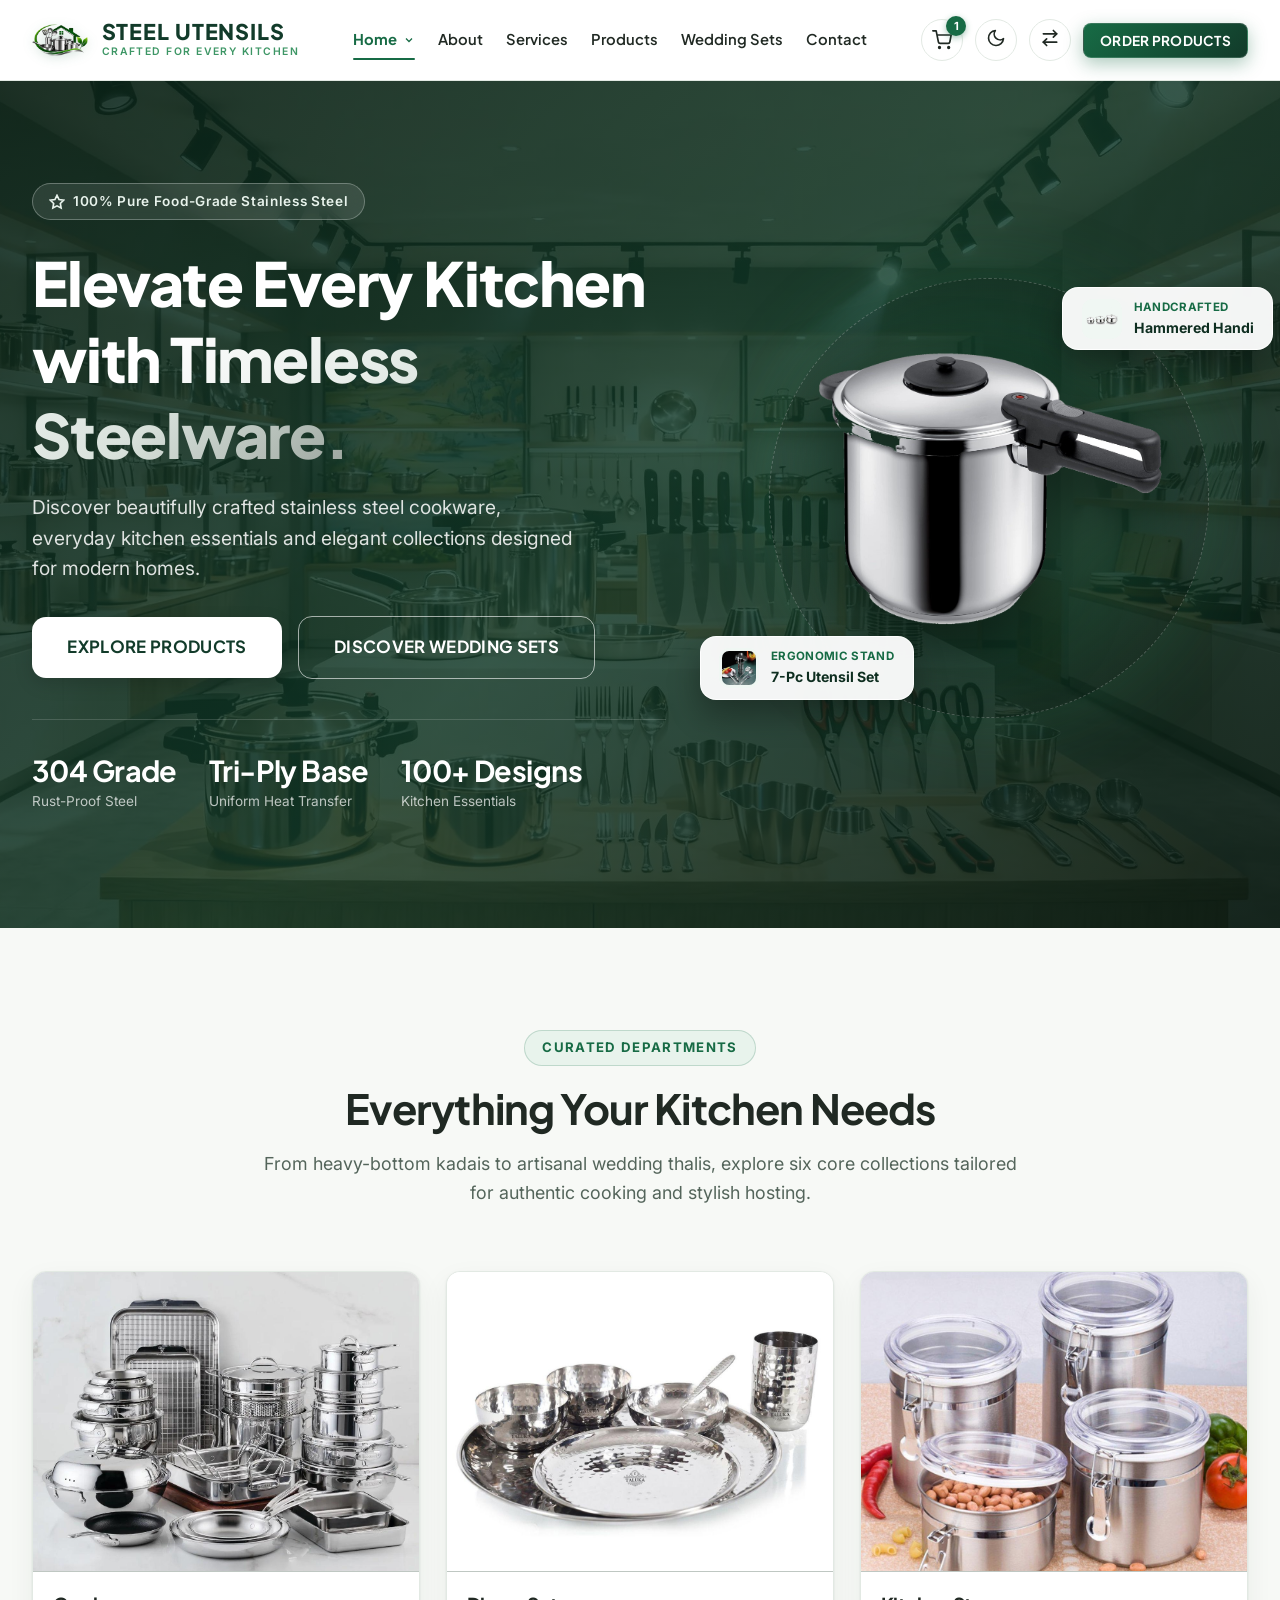
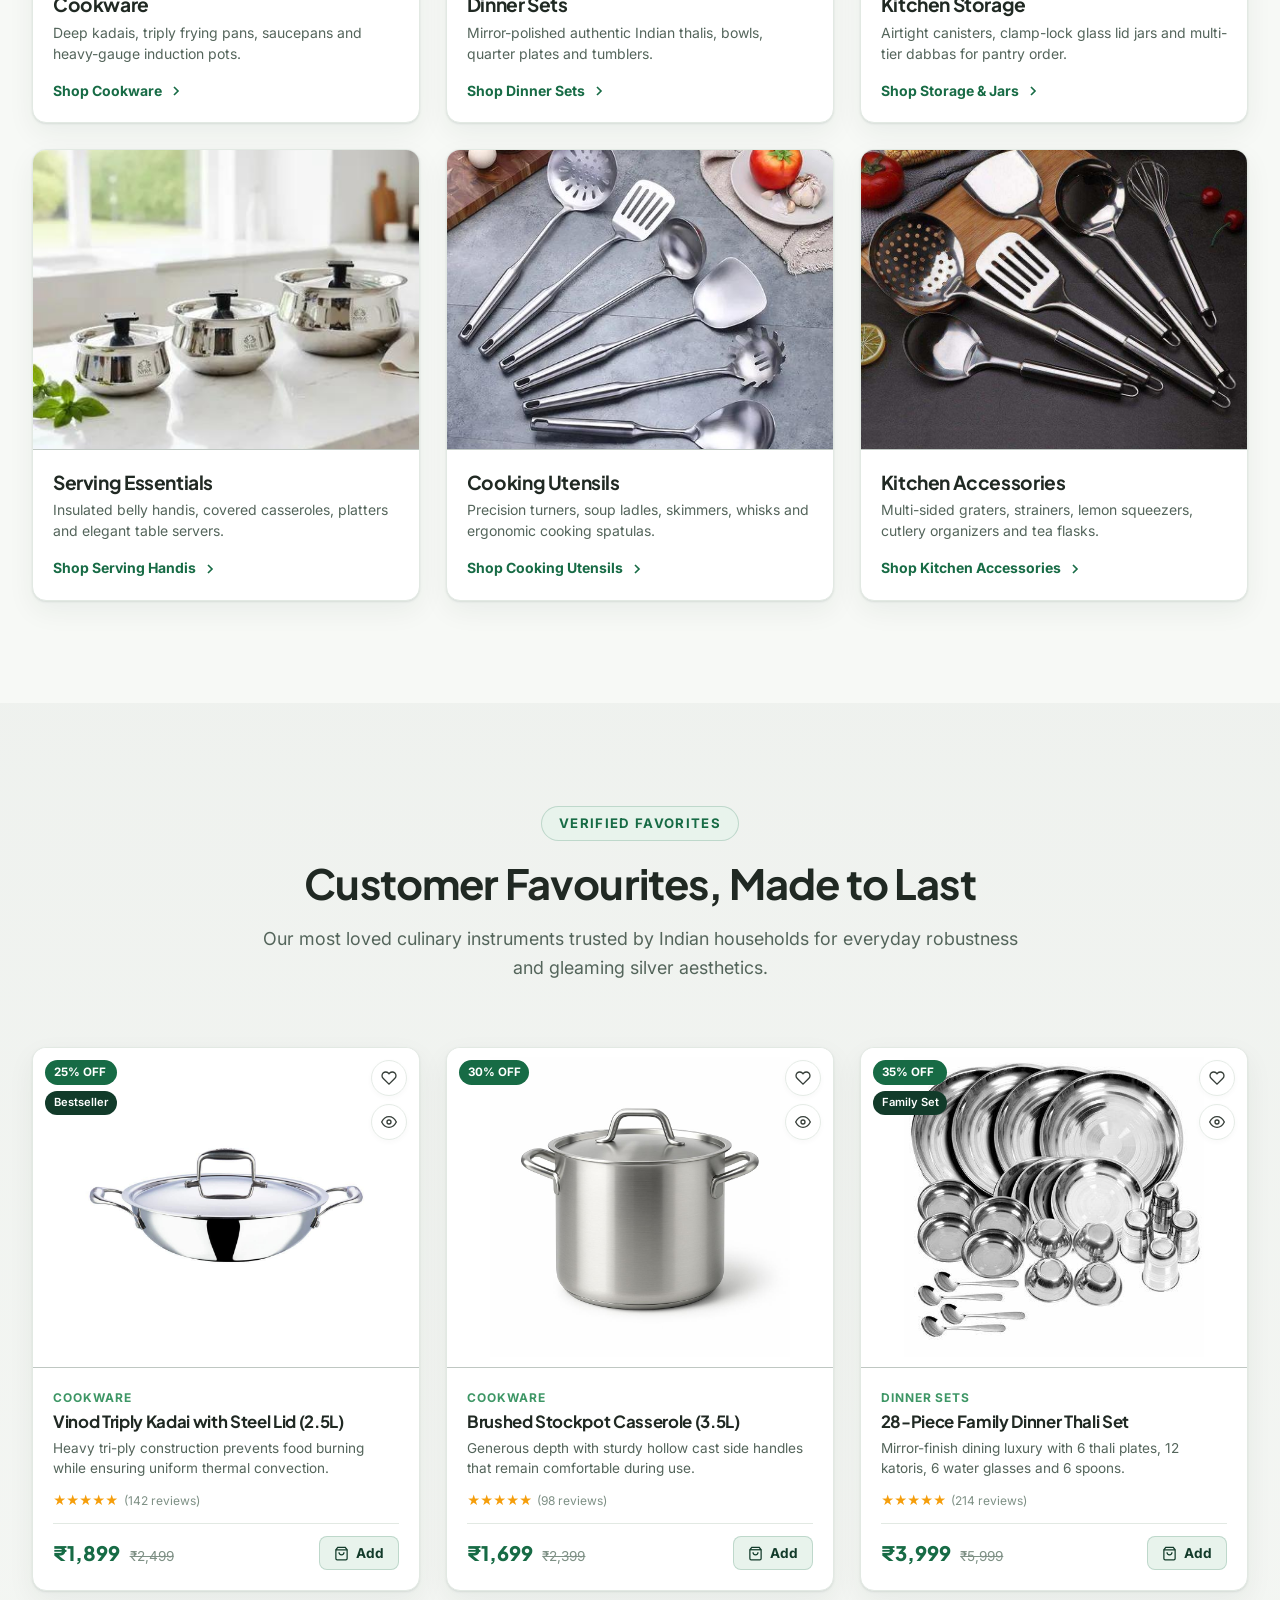
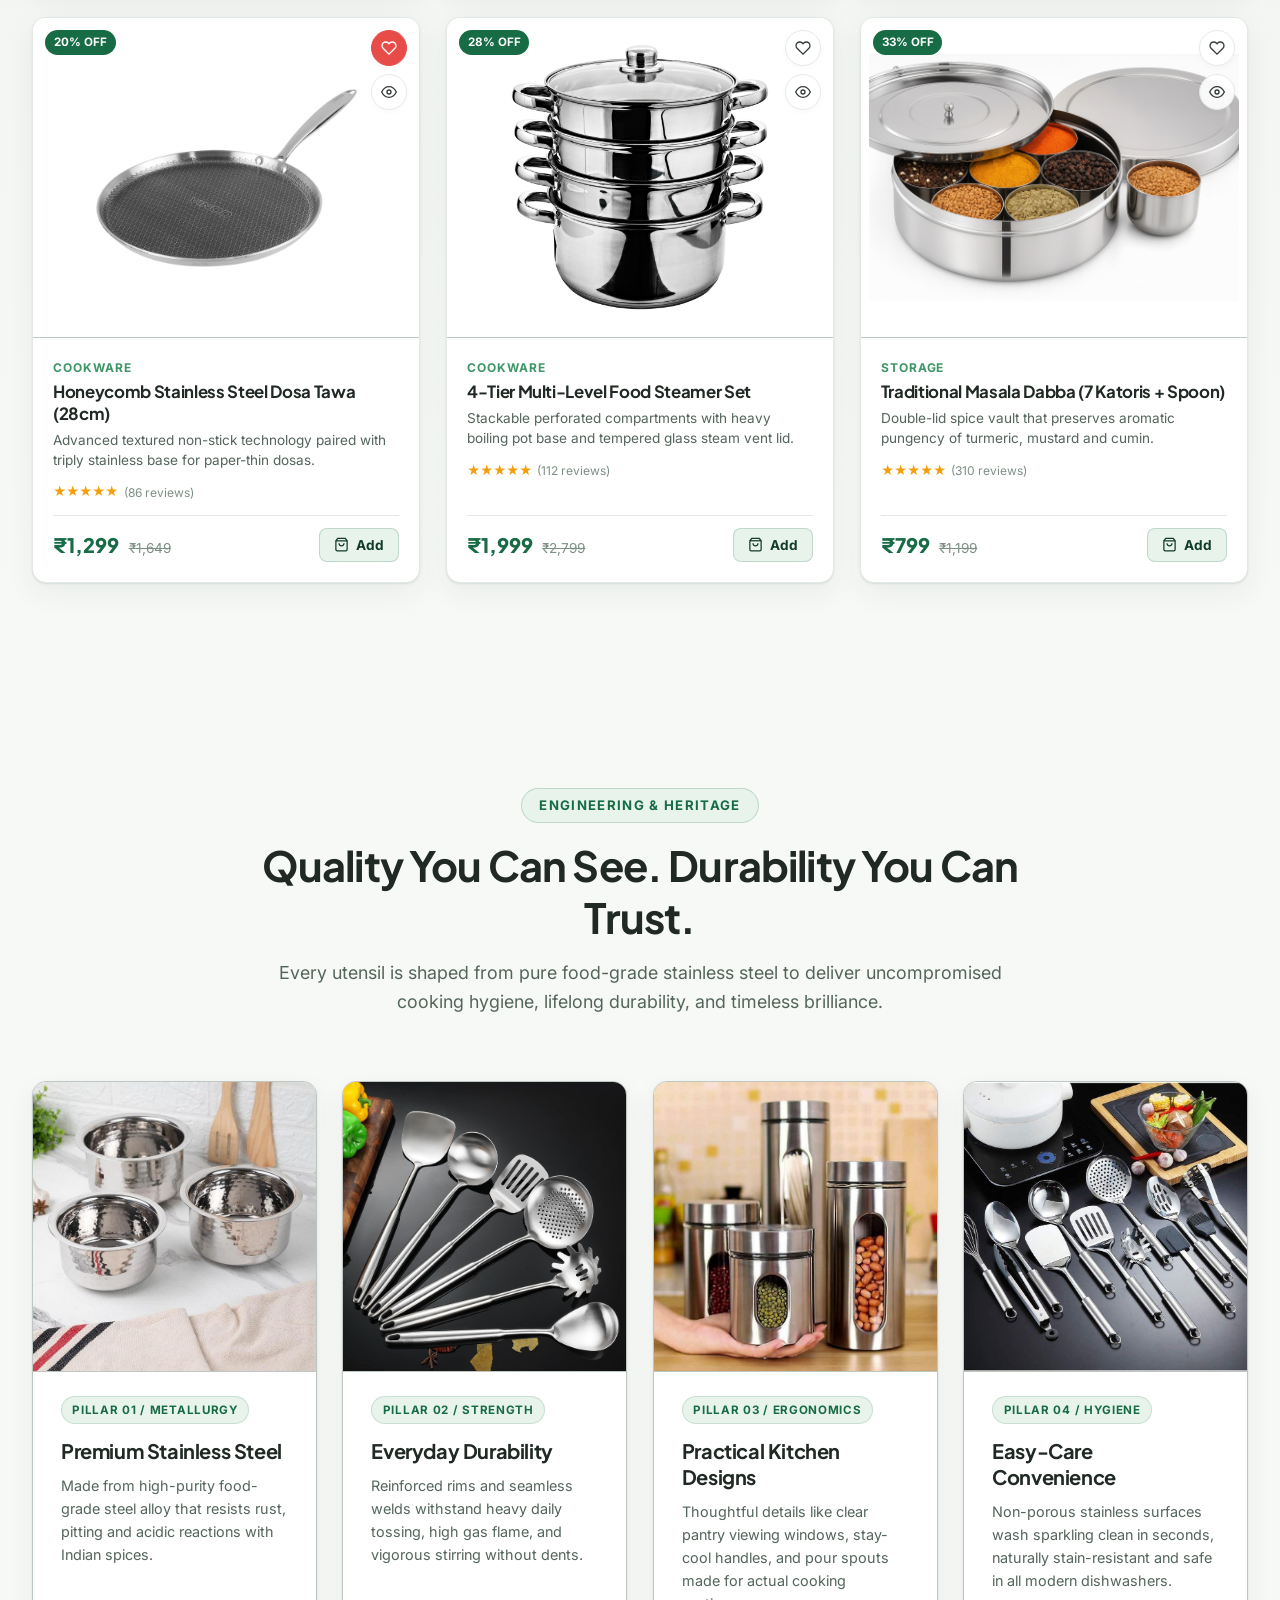
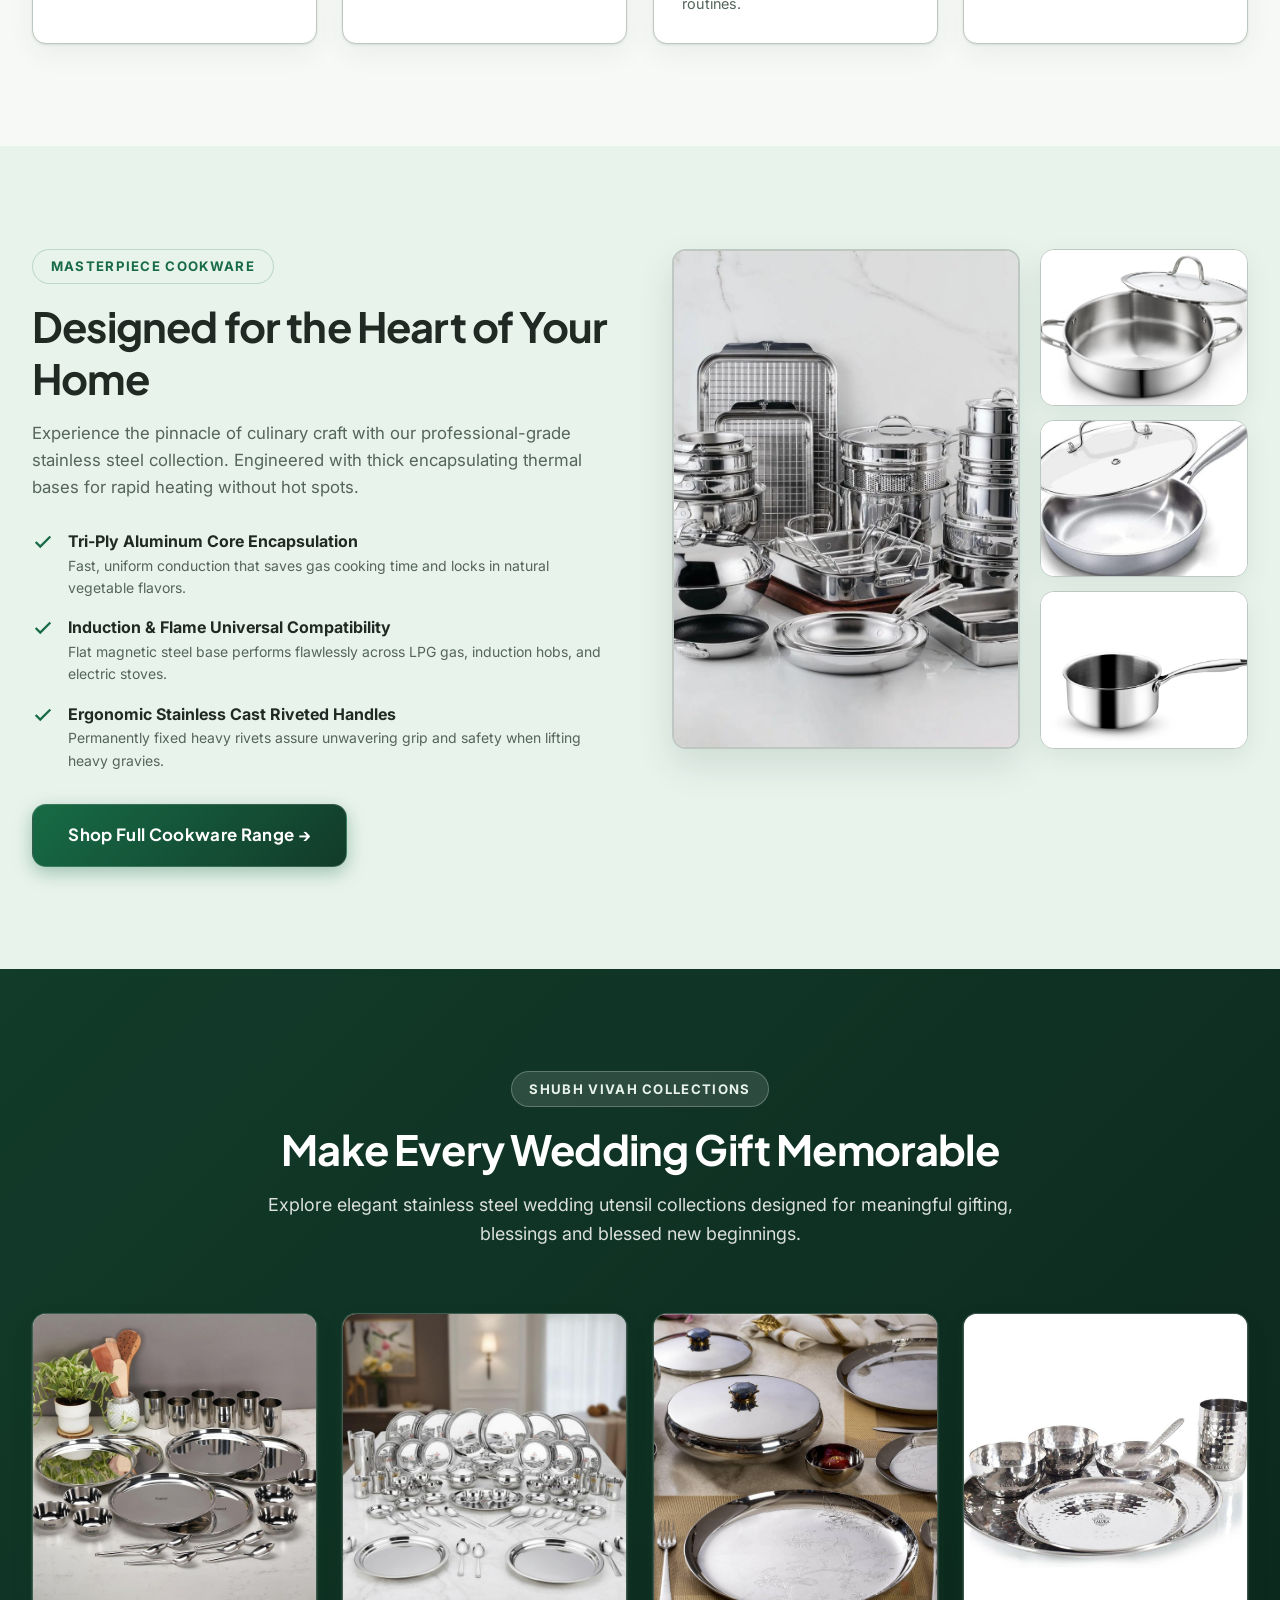
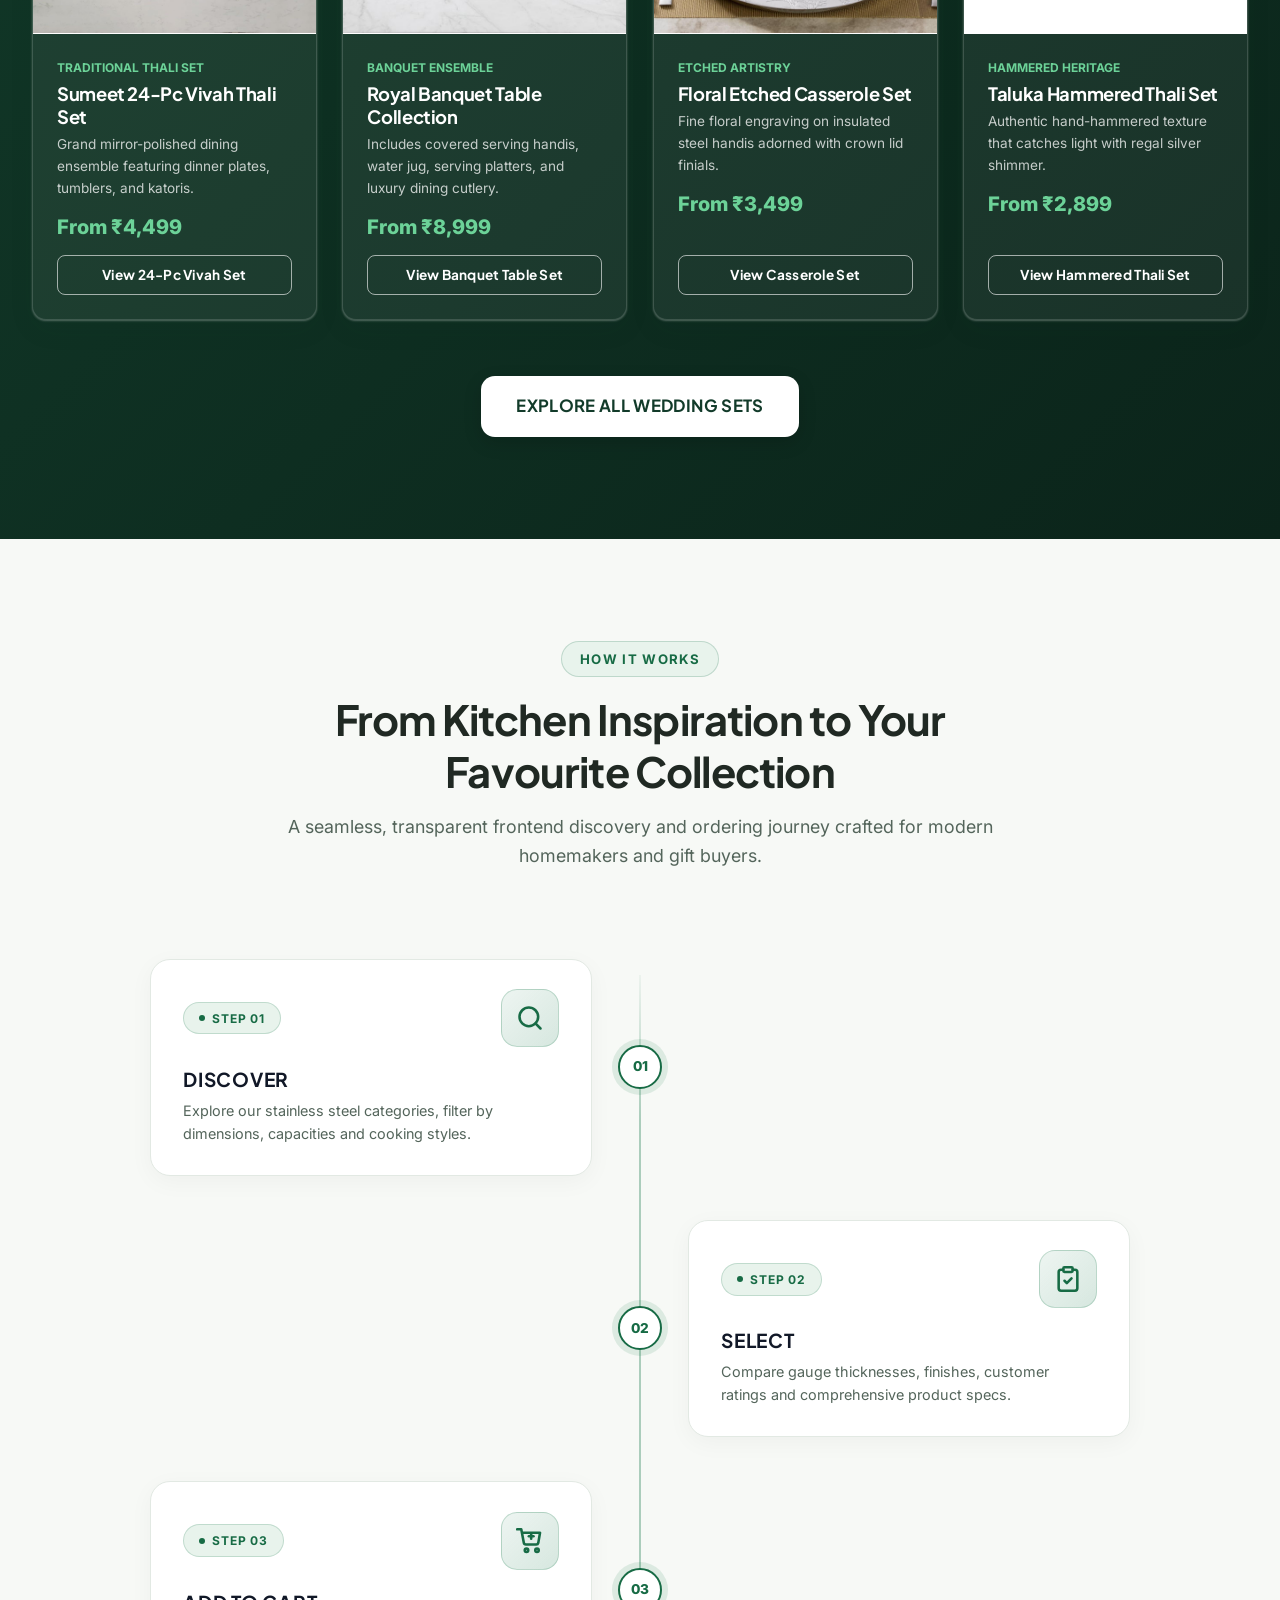
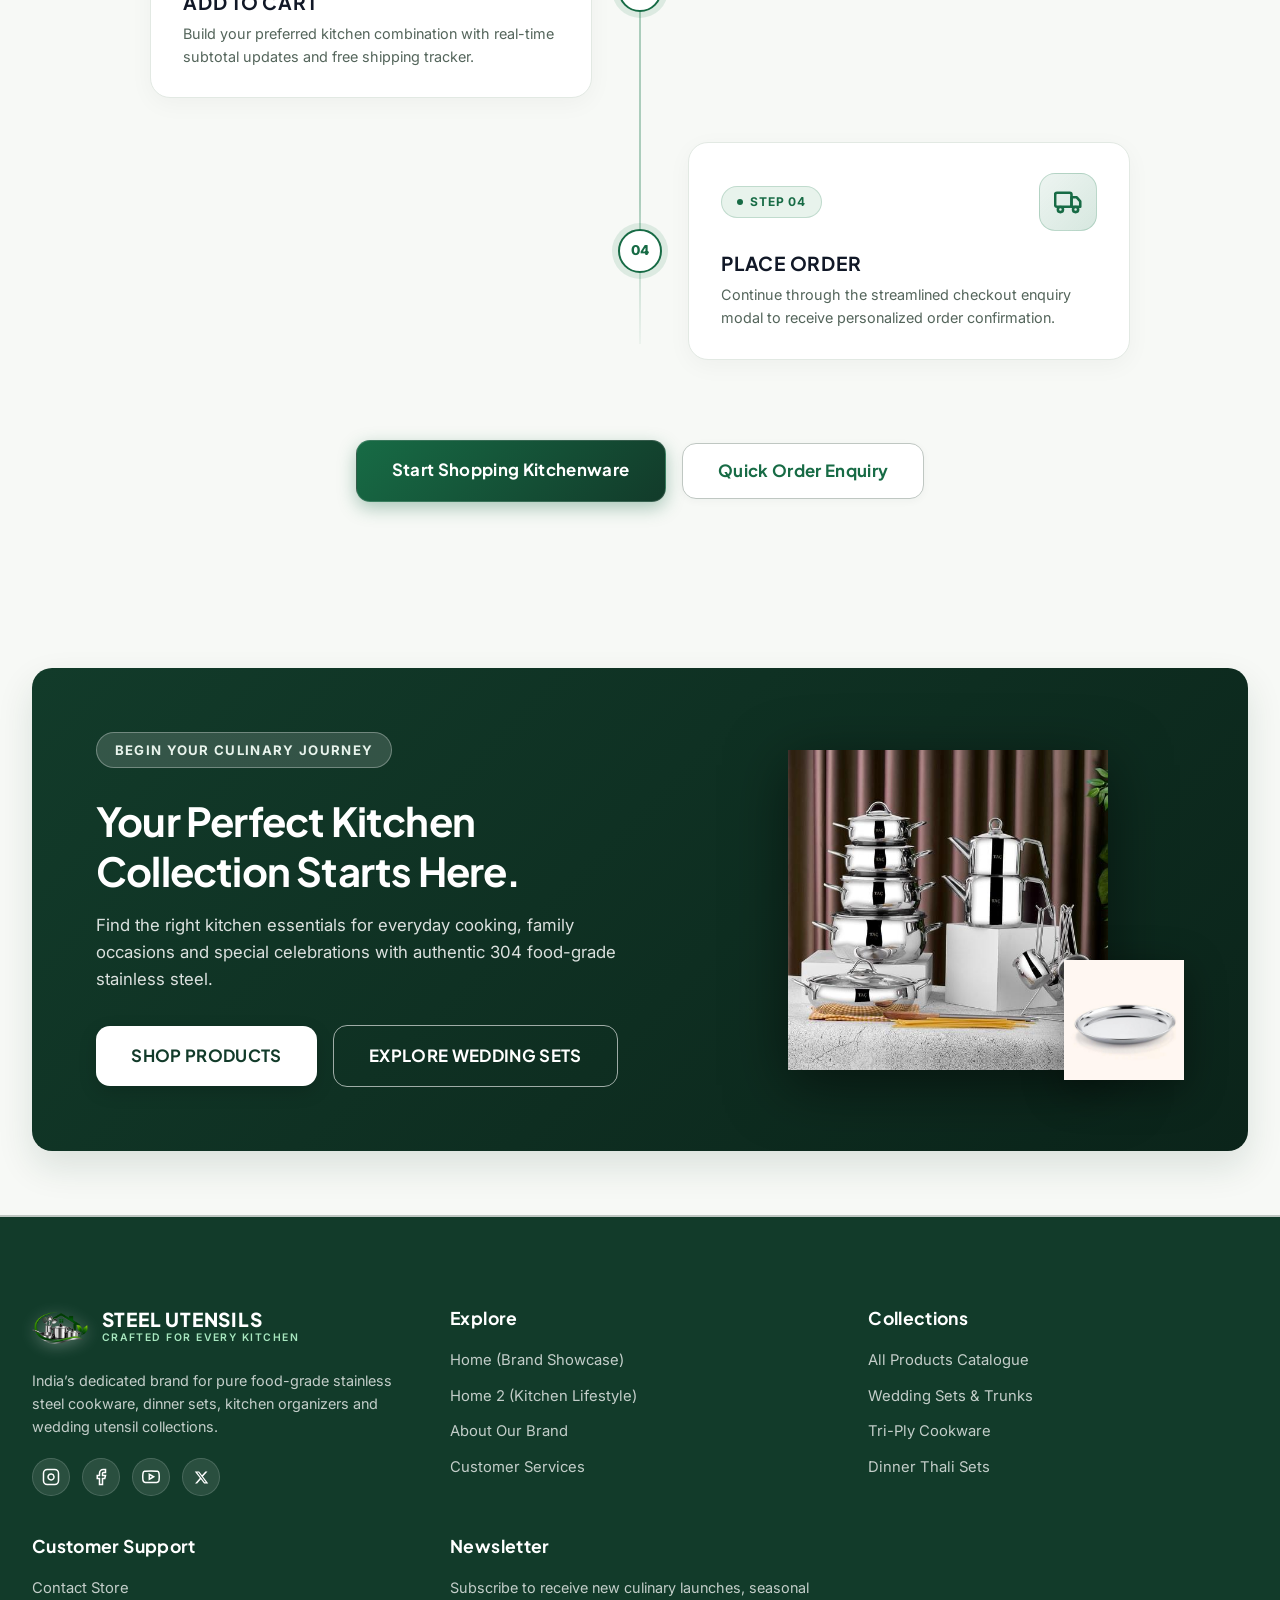
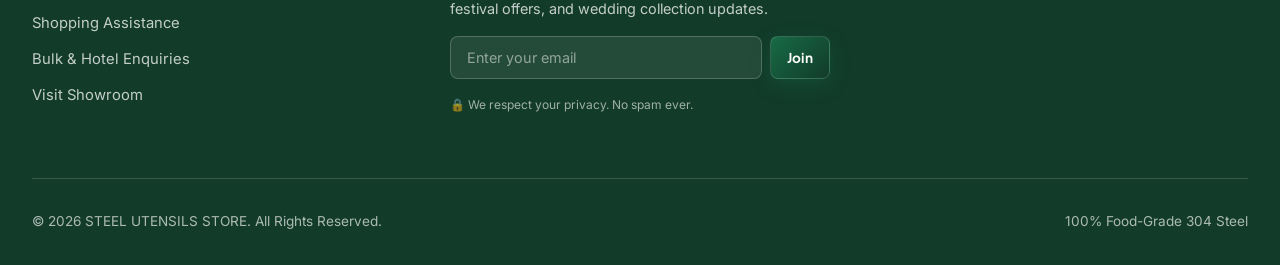
==== commit 3fb181ea: "Add drop to top button with hover animation across all pages" ====
--- a/index.html
+++ b/index.html
@@ -1516,6 +1516,13 @@
     </div>
   </footer>
 
+  <!-- Drop / Back to Top Button -->
+  <button id="backToTop" class="back-to-top-btn" aria-label="Drop to top" title="Back to top">
+    <svg width="22" height="22" viewBox="0 0 24 24" fill="none" stroke="currentColor" stroke-width="2.5" stroke-linecap="round" stroke-linejoin="round">
+      <polyline points="18 15 12 9 6 15"></polyline>
+    </svg>
+  </button>
+
   <script src="assets/js/main.js"></script>
 </body>
 </html>
--- a/assets/css/style.css
+++ b/assets/css/style.css
@@ -2079,14 +2079,15 @@
   display: grid;
   grid-template-columns: 1fr 1fr;
   gap: clamp(2rem, 5vw, 4rem);
-  align-items: center;
+  align-items: stretch;
 }
 
 .editorial-img-collage {
   position: relative;
   display: grid;
-  grid-template-columns: 1.2fr 0.8fr;
+  grid-template-columns: 1.25fr 0.75fr;
   gap: 1.25rem;
+  align-items: stretch;
 }
 
 .editorial-img-main {
@@ -2094,19 +2095,28 @@
   overflow: hidden;
   box-shadow: var(--shadow-lg);
   border: 2px solid var(--border-silver);
-  height: 380px;
+  height: 500px;
+  background: #FFFFFF !important;
+  position: relative;
+  padding: 0 !important;
 }
 
 .editorial-img-main img {
-  width: 100%;
-  height: 100%;
-  object-fit: cover;
+  width: 100% !important;
+  height: 100% !important;
+  object-fit: cover !important;
+  object-position: center !important;
+  display: block !important;
+  padding: 0 !important;
+  margin: 0 !important;
 }
 
 .editorial-img-sub-col {
   display: flex;
   flex-direction: column;
-  gap: 1.25rem;
+  gap: 0.875rem;
+  height: 500px;
+  justify-content: space-between;
 }
 
 .editorial-img-sub {
@@ -2114,17 +2124,34 @@
   overflow: hidden;
   box-shadow: var(--shadow-md);
   border: 1.5px solid var(--border-silver);
-  height: 180px;
-  background: var(--bg-surface);
+  flex: 1;
+  min-height: 0;
+  height: auto;
+  background: #FFFFFF !important;
   display: flex;
   align-items: center;
   justify-content: center;
+  position: relative;
+  padding: 0 !important;
+  margin: 0 !important;
 }
 
 .editorial-img-sub img {
-  width: 100%;
-  height: 100%;
-  object-fit: contain;
+  width: 100% !important;
+  height: 100% !important;
+  max-width: none !important;
+  max-height: none !important;
+  object-fit: cover !important;
+  object-position: center !important;
+  display: block !important;
+  padding: 0 !important;
+  margin: 0 !important;
+  transform: scale(1.12);
+  transition: transform var(--transition-normal);
+}
+
+.editorial-img-sub:hover img {
+  transform: scale(1.2);
 }
 
 .editorial-feature-list {
@@ -2369,20 +2396,25 @@
    Completely different layout, split-screen hero, bento grid & selectors
    =================================================================== */
 
-/* Split-Screen Lifestyle Hero */
+/* Split-Screen Lifestyle Hero (Home 2 — Viewport Fit & Legible Stats) */
 .hero-lifestyle {
   background: var(--grad-silver-hero);
-  padding: clamp(3.5rem, 6vw, 6rem) 0;
+  min-height: calc(100vh - 80px);
+  display: flex;
+  align-items: center;
+  padding: clamp(1.25rem, 3vh, 2.75rem) 0;
   position: relative;
   overflow: hidden;
   border-bottom: 1px solid var(--border-color);
+  box-sizing: border-box;
 }
 
 .hero-lifestyle-grid {
   display: grid;
   grid-template-columns: 1fr 1fr;
-  gap: clamp(2rem, 5vw, 4.5rem);
-  align-items: center;
+  gap: clamp(2rem, 4vw, 4rem);
+  align-items: center;
+  width: 100%;
 }
 
 .hero-lifestyle-image-wrap {
@@ -2391,7 +2423,8 @@
   overflow: hidden;
   box-shadow: var(--shadow-lg);
   border: 3px solid var(--border-silver);
-  height: 480px;
+  height: clamp(360px, 52vh, 480px);
+  max-height: calc(100vh - 160px);
 }
 
 .hero-lifestyle-image-wrap img {
@@ -2403,6 +2436,40 @@
 
 .hero-lifestyle-image-wrap:hover img {
   transform: scale(1.04);
+}
+
+/* Home 2 Hero Highlights Row & High-Contrast Readable Stats (Bright Mode & Dark Mode) */
+.hero-highlights-row.light-stats {
+  display: flex;
+  gap: 2rem;
+  margin-top: clamp(1.25rem, 2.5vh, 2rem) !important;
+  padding-top: clamp(1rem, 2vh, 1.5rem) !important;
+  border-top: 1px solid var(--border-silver);
+}
+
+.hero-highlights-row.light-stats .hero-stat h4,
+.hero-lifestyle .hero-stat h4 {
+  font-size: 1.6rem !important;
+  color: var(--emerald-green) !important;
+  font-weight: 800 !important;
+  line-height: 1.2 !important;
+  margin-bottom: 0.25rem !important;
+}
+
+.hero-highlights-row.light-stats .hero-stat p,
+.hero-lifestyle .hero-stat p {
+  font-size: 0.88rem !important;
+  color: var(--forest-green) !important;
+  font-weight: 700 !important;
+  line-height: 1.35 !important;
+  margin: 0 !important;
+  opacity: 1 !important;
+}
+
+[data-theme="dark"] .hero-highlights-row.light-stats .hero-stat p,
+[data-theme="dark"] .hero-lifestyle .hero-stat p {
+  color: #FFFFFF !important;
+  opacity: 0.95 !important;
 }
 
 .lifestyle-spotlight {
@@ -3364,9 +3431,15 @@
   .hero-visual-stage {
     height: 400px;
   }
+
+  .hero-lifestyle {
+    min-height: auto !important;
+    padding: clamp(2.5rem, 5vw, 4rem) 0 !important;
+  }
   
   .hero-lifestyle-image-wrap {
     height: 380px;
+    max-height: none !important;
   }
 
   .bento-grid {
@@ -3375,6 +3448,79 @@
 
   .footer-top-grid {
     grid-template-columns: repeat(2, 1fr);
+  }
+
+  /* Section 05 Editorial Collage at 1024px Tab View — Full & Fit Balanced Grid */
+  .editorial-img-collage {
+    display: grid !important;
+    grid-template-columns: 1.2fr 0.8fr !important;
+    gap: 1.25rem !important;
+    align-items: stretch !important;
+    width: 100% !important;
+    margin: 0 auto !important;
+  }
+
+  .editorial-img-main {
+    height: 460px !important;
+    width: 100% !important;
+    border-radius: var(--radius-md) !important;
+    overflow: hidden !important;
+    background: #FFFFFF !important;
+    box-shadow: var(--shadow-lg) !important;
+    border: 2px solid var(--border-silver) !important;
+    padding: 0 !important;
+    margin: 0 !important;
+  }
+
+  .editorial-img-main img {
+    width: 100% !important;
+    height: 100% !important;
+    object-fit: cover !important;
+    object-position: center !important;
+    display: block !important;
+    padding: 0 !important;
+    margin: 0 !important;
+  }
+
+  .editorial-img-sub-col {
+    display: flex !important;
+    flex-direction: column !important;
+    gap: 0.875rem !important;
+    height: 460px !important;
+    width: 100% !important;
+    justify-content: space-between !important;
+    margin: 0 !important;
+    padding: 0 !important;
+  }
+
+  .editorial-img-sub {
+    flex: 1 !important;
+    min-height: 0 !important;
+    height: auto !important;
+    width: 100% !important;
+    border-radius: var(--radius-md) !important;
+    overflow: hidden !important;
+    background: #FFFFFF !important;
+    border: 1.5px solid var(--border-silver) !important;
+    box-shadow: var(--shadow-md) !important;
+    padding: 0 !important;
+    margin: 0 !important;
+    display: flex !important;
+    align-items: center !important;
+    justify-content: center !important;
+  }
+
+  .editorial-img-sub img {
+    width: 100% !important;
+    height: 100% !important;
+    max-width: none !important;
+    max-height: none !important;
+    object-fit: cover !important;
+    object-position: center !important;
+    display: block !important;
+    padding: 0 !important;
+    margin: 0 !important;
+    transform: scale(1.12) !important;
   }
 }
 
@@ -3489,7 +3635,7 @@
     text-align: center;
   }
 
-  /* 1. Editorial Image Collage & Feature List — One-by-One & Center Aligned on Mobile */
+  /* 1. Editorial Image Collage & Feature List — Full & Fit Balanced Layout on Mobile & 768px */
   .editorial-layout {
     text-align: center;
   }
@@ -3501,41 +3647,75 @@
   }
 
   .editorial-img-collage {
-    grid-template-columns: 1fr !important;
-    justify-items: center !important;
-    gap: 1rem !important;
-  }
-
-  .editorial-img-main {
-    width: 100%;
-    margin: 0 auto;
-  }
-
-  .editorial-img-sub-col {
     display: flex !important;
     flex-direction: column !important;
     align-items: center !important;
     justify-content: center !important;
-    width: 100%;
+    gap: 1.25rem !important;
+    width: 100% !important;
+    margin: 0 auto !important;
+  }
+
+  .editorial-img-main {
+    width: 100% !important;
+    height: 340px !important;
+    border-radius: var(--radius-md) !important;
+    overflow: hidden !important;
+    background: #FFFFFF !important;
+    box-shadow: var(--shadow-lg) !important;
+    border: 2px solid var(--border-silver) !important;
+    margin: 0 auto !important;
+    padding: 0 !important;
+  }
+
+  .editorial-img-main img {
+    width: 100% !important;
+    height: 100% !important;
+    object-fit: cover !important;
+    object-position: center !important;
+    display: block !important;
+    padding: 0 !important;
+    margin: 0 !important;
+  }
+
+  .editorial-img-sub-col {
+    display: grid !important;
+    grid-template-columns: repeat(3, 1fr) !important;
     gap: 1rem !important;
+    width: 100% !important;
+    height: auto !important;
+    margin: 0 auto !important;
+    padding: 0 !important;
   }
 
   .editorial-img-sub {
     width: 100% !important;
-    height: 220px !important;
+    height: 180px !important;
     flex: none !important;
     display: flex !important;
     align-items: center !important;
     justify-content: center !important;
     margin: 0 auto !important;
+    border-radius: var(--radius-md) !important;
+    overflow: hidden !important;
+    background: #FFFFFF !important;
+    border: 1.5px solid var(--border-silver) !important;
+    box-shadow: var(--shadow-md) !important;
+    padding: 0 !important;
+    position: relative !important;
   }
 
   .editorial-img-sub img {
-    max-height: 180px !important;
-    width: auto !important;
-    max-width: 85% !important;
-    object-fit: contain !important;
-    margin: 0 auto !important;
+    width: 100% !important;
+    height: 100% !important;
+    max-height: none !important;
+    max-width: none !important;
+    object-fit: cover !important;
+    object-position: center !important;
+    display: block !important;
+    padding: 0 !important;
+    margin: 0 !important;
+    transform: scale(1.12) !important;
   }
 
   /* 2. Quality Hotspot Info Cards (Home 2) — One-by-One & Center Aligned on Mobile */
@@ -3918,8 +4098,30 @@
     grid-template-columns: minmax(0, 1fr) !important;
   }
 
+  .editorial-img-collage {
+    display: flex !important;
+    flex-direction: column !important;
+    gap: 1rem !important;
+    width: 100% !important;
+  }
+
+  .editorial-img-main {
+    height: 250px !important;
+    width: 100% !important;
+  }
+
   .editorial-img-sub-col {
+    display: flex !important;
     flex-direction: column !important;
+    align-items: center !important;
+    justify-content: center !important;
+    gap: 1rem !important;
+    width: 100% !important;
+  }
+
+  .editorial-img-sub {
+    width: 100% !important;
+    height: 200px !important;
   }
 
   .hero-stat h3 {
@@ -4307,11 +4509,14 @@
 .philosophy-card .philosophy-img-wrap,
 .philosophy-card .philosophy-thumb,
 .journey-step-card .journey-step-thumb,
-.story-img-wrap {
+.story-img-wrap,
+.editorial-img-main,
+.editorial-img-sub {
   padding: 0 !important;
   margin: 0 !important;
   overflow: hidden !important;
   position: relative !important;
+  background: #FFFFFF !important;
 }
 
 .category-card .category-img-wrap img,
@@ -4326,10 +4531,13 @@
 .philosophy-card .philosophy-thumb img,
 .philosophy-img,
 .journey-step-card .journey-step-thumb img,
-.story-img-wrap img {
+.story-img-wrap img,
+.editorial-img-main img,
+.editorial-img-sub img {
   width: 100% !important;
   height: 100% !important;
   max-height: none !important;
+  max-width: none !important;
   object-fit: cover !important;
   object-position: center !important;
   padding: 0 !important;
@@ -4337,5 +4545,101 @@
   display: block !important;
 }
 
-
-
+/* ===================================================================
+   DROP / BACK TO TOP BUTTON WITH HOVER EFFECT
+   =================================================================== */
+.back-to-top-btn {
+  position: fixed;
+  bottom: 2rem;
+  right: 2rem;
+  width: 50px;
+  height: 50px;
+  border-radius: 50%;
+  background: linear-gradient(135deg, var(--emerald-green) 0%, var(--forest-green) 100%);
+  color: #FFFFFF !important;
+  border: 2px solid rgba(255, 255, 255, 0.35);
+  box-shadow: 0 6px 20px rgba(18, 59, 42, 0.35);
+  display: flex;
+  align-items: center;
+  justify-content: center;
+  cursor: pointer;
+  z-index: 995;
+  opacity: 0;
+  visibility: hidden;
+  transform: translateY(24px) scale(0.9);
+  transition: all 0.35s cubic-bezier(0.34, 1.56, 0.64, 1);
+  outline: none;
+  padding: 0;
+  -webkit-tap-highlight-color: transparent;
+}
+
+.back-to-top-btn svg {
+  width: 22px;
+  height: 22px;
+  stroke: #FFFFFF;
+  stroke-width: 2.5;
+  transition: transform 0.3s ease;
+}
+
+.back-to-top-btn.visible {
+  opacity: 1;
+  visibility: visible;
+  transform: translateY(0) scale(1);
+}
+
+/* Hover Effect: Upward lift, vibrant fresh-green shift, glow ring, icon bounce */
+.back-to-top-btn:hover {
+  background: linear-gradient(135deg, #22C55E 0%, var(--emerald-green) 100%);
+  transform: translateY(-6px) scale(1.08);
+  box-shadow: 0 12px 28px rgba(23, 107, 69, 0.5), 0 0 0 4px rgba(108, 210, 152, 0.3);
+  border-color: rgba(255, 255, 255, 0.7);
+}
+
+.back-to-top-btn:hover svg {
+  transform: translateY(-3px);
+  animation: dropToTopBounce 0.8s infinite alternate ease-in-out;
+}
+
+.back-to-top-btn:active {
+  transform: translateY(-2px) scale(0.96);
+  box-shadow: 0 4px 14px rgba(18, 59, 42, 0.35);
+}
+
+@keyframes dropToTopBounce {
+  0% {
+    transform: translateY(-1px);
+  }
+  100% {
+    transform: translateY(-5px);
+  }
+}
+
+/* Mobile & Tablet Adjustments */
+@media (max-width: 768px) {
+  .back-to-top-btn {
+    bottom: 1.5rem;
+    right: 1.25rem;
+    width: 44px;
+    height: 44px;
+  }
+  .back-to-top-btn svg {
+    width: 20px;
+    height: 20px;
+  }
+}
+
+/* RTL Support */
+[dir="rtl"] .back-to-top-btn {
+  right: auto;
+  left: 2rem;
+}
+
+@media (max-width: 768px) {
+  [dir="rtl"] .back-to-top-btn {
+    right: auto;
+    left: 1.25rem;
+  }
+}
+
+
+
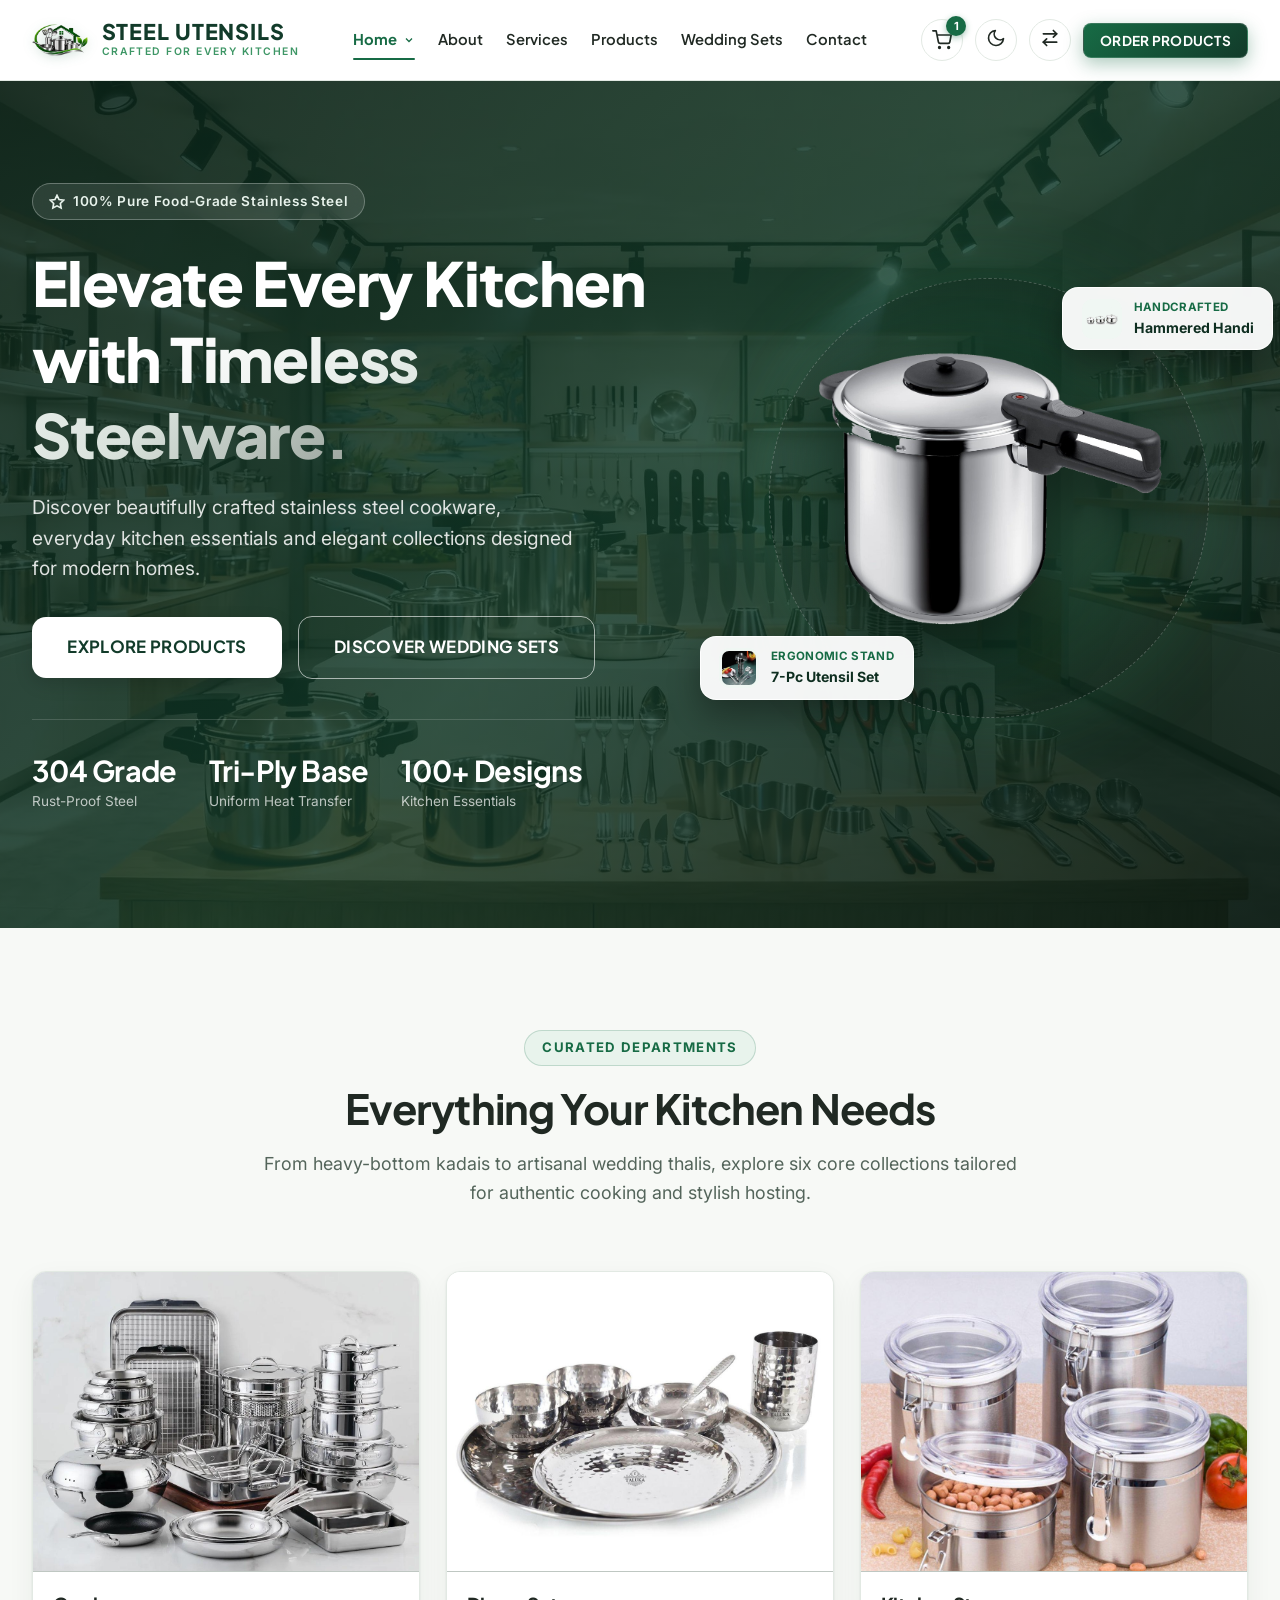
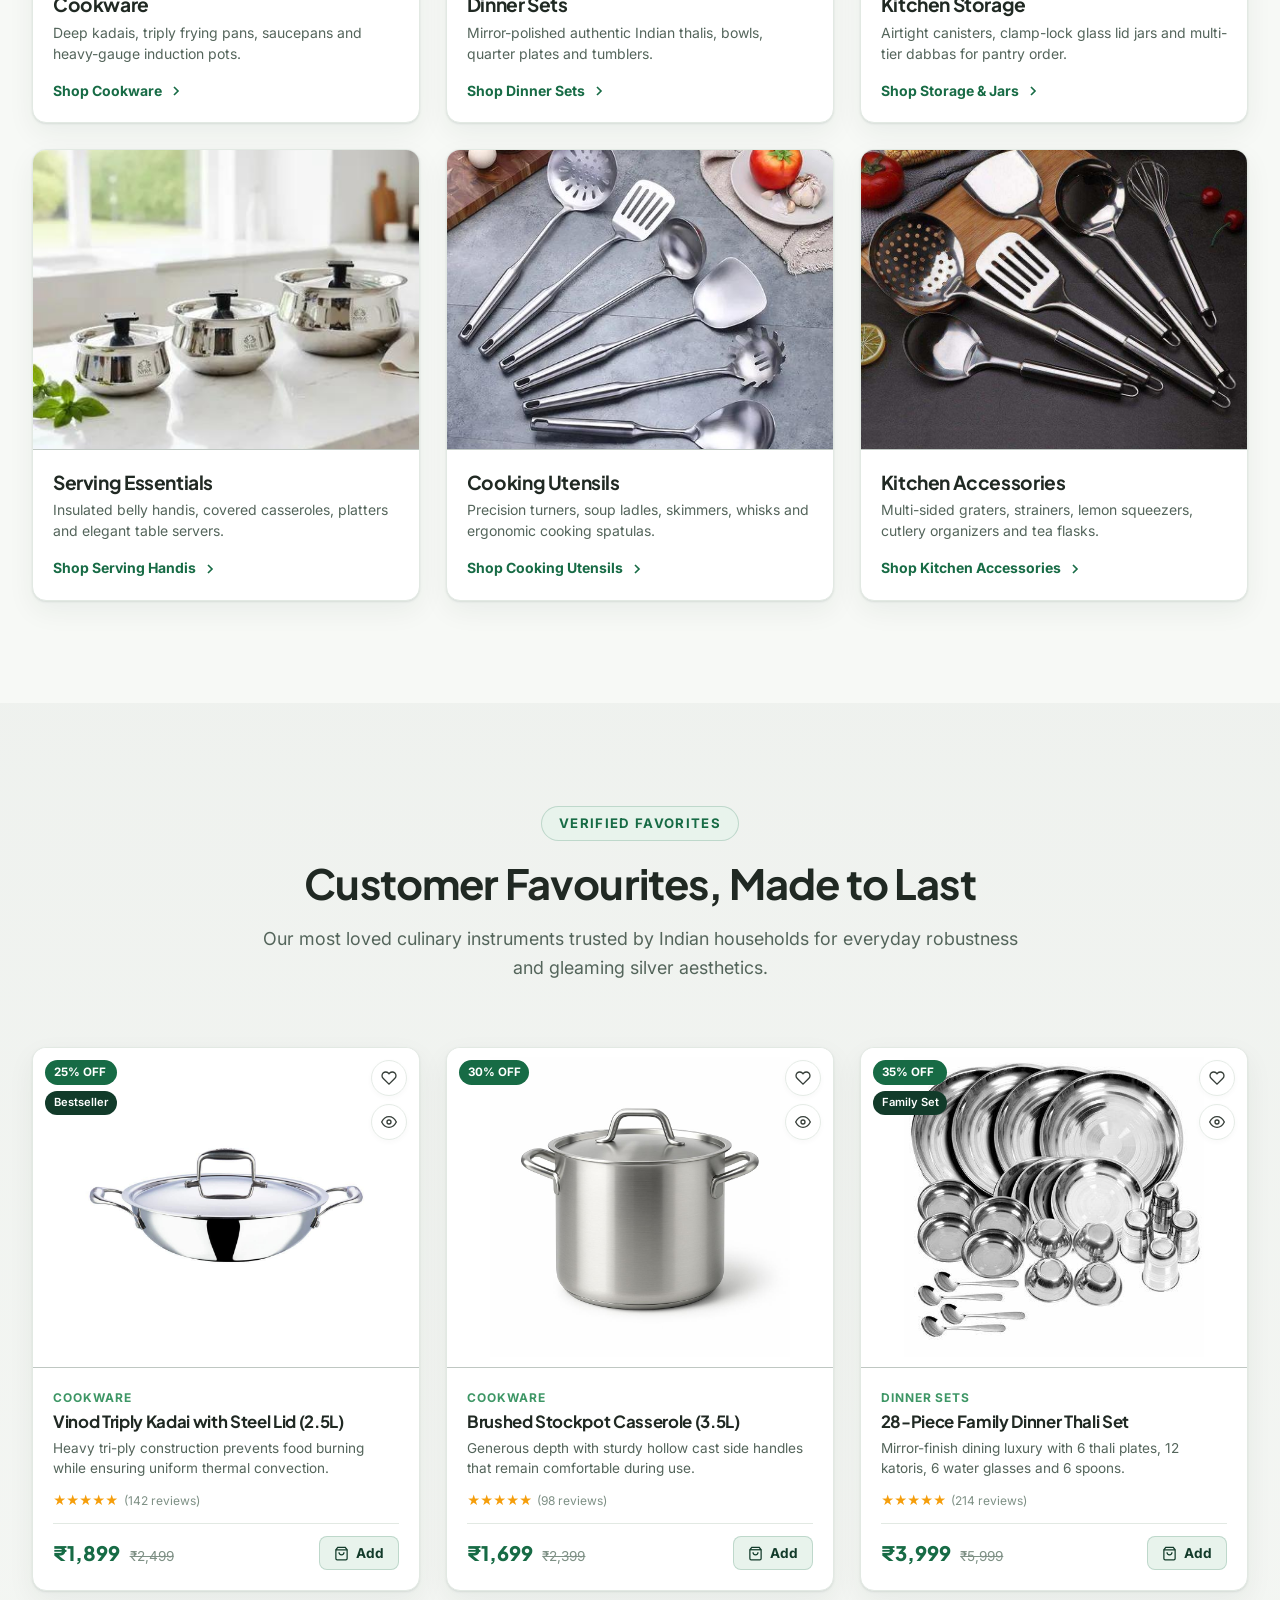
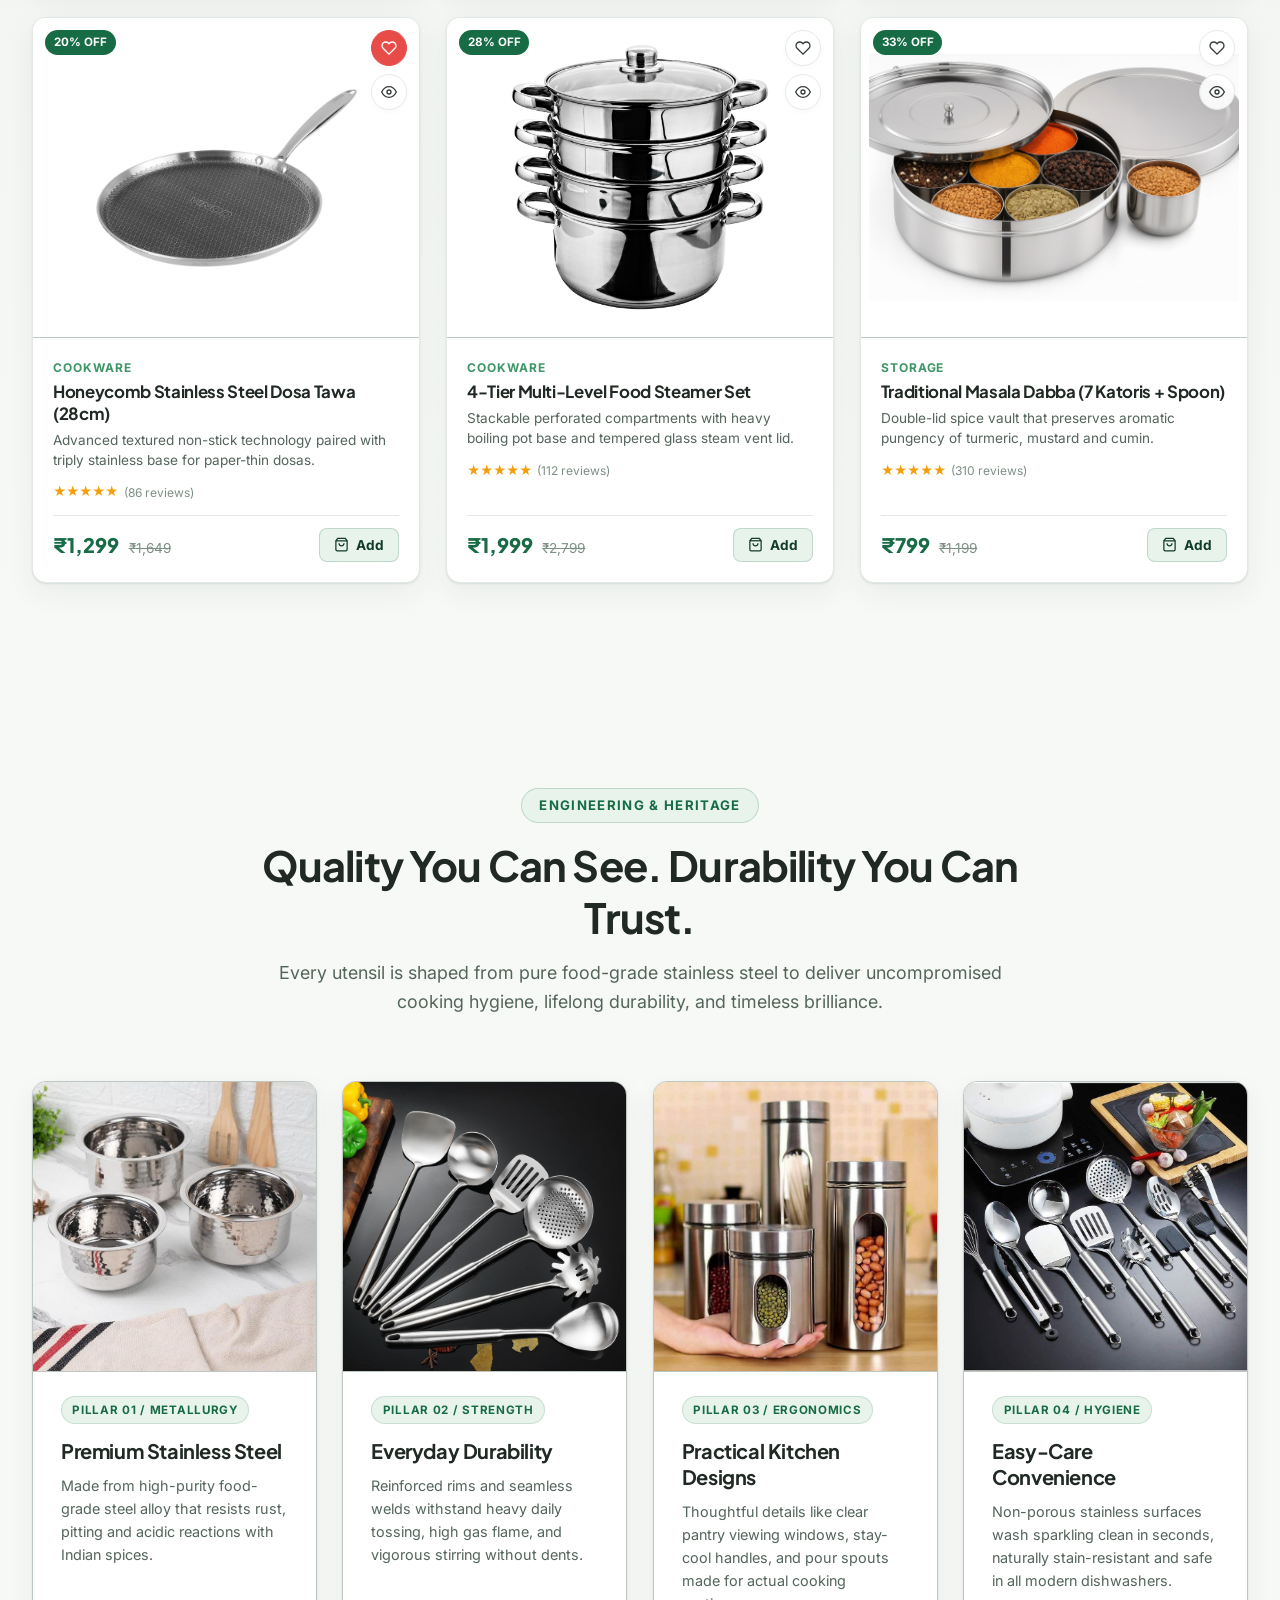
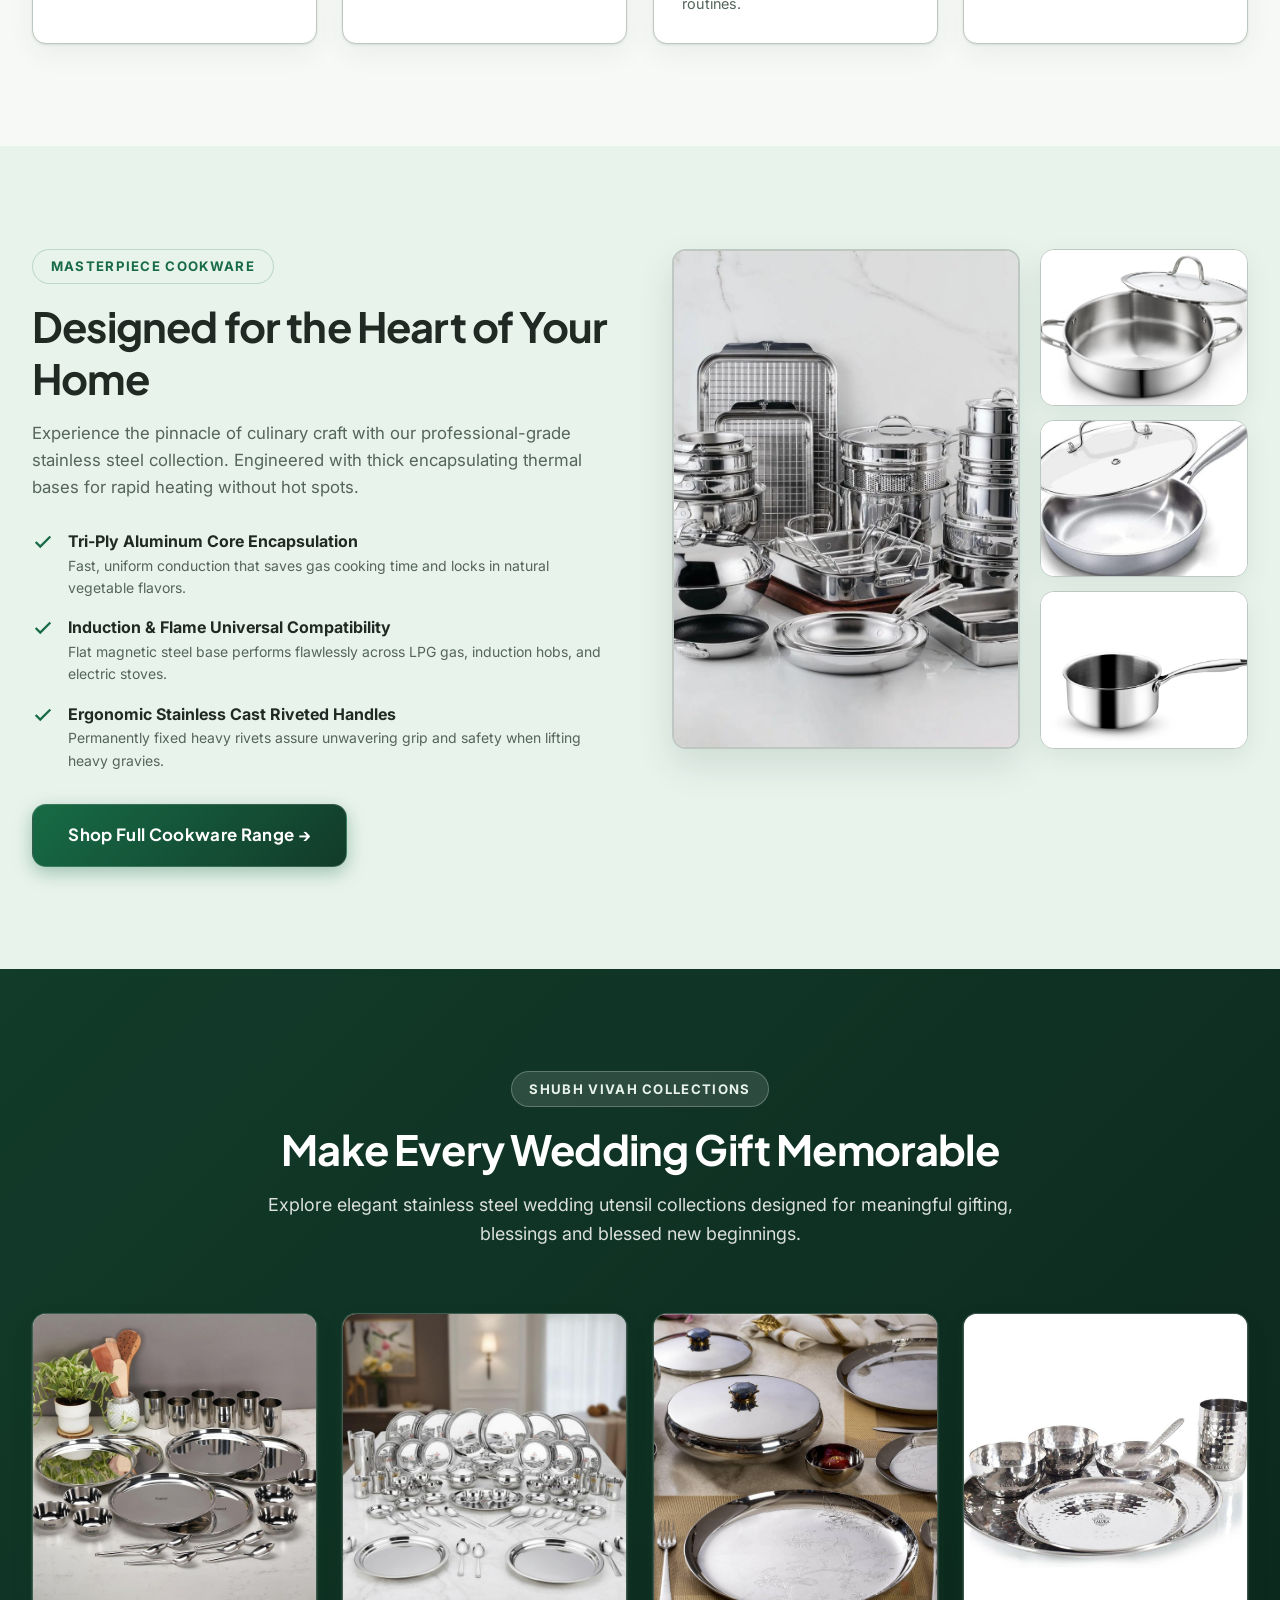
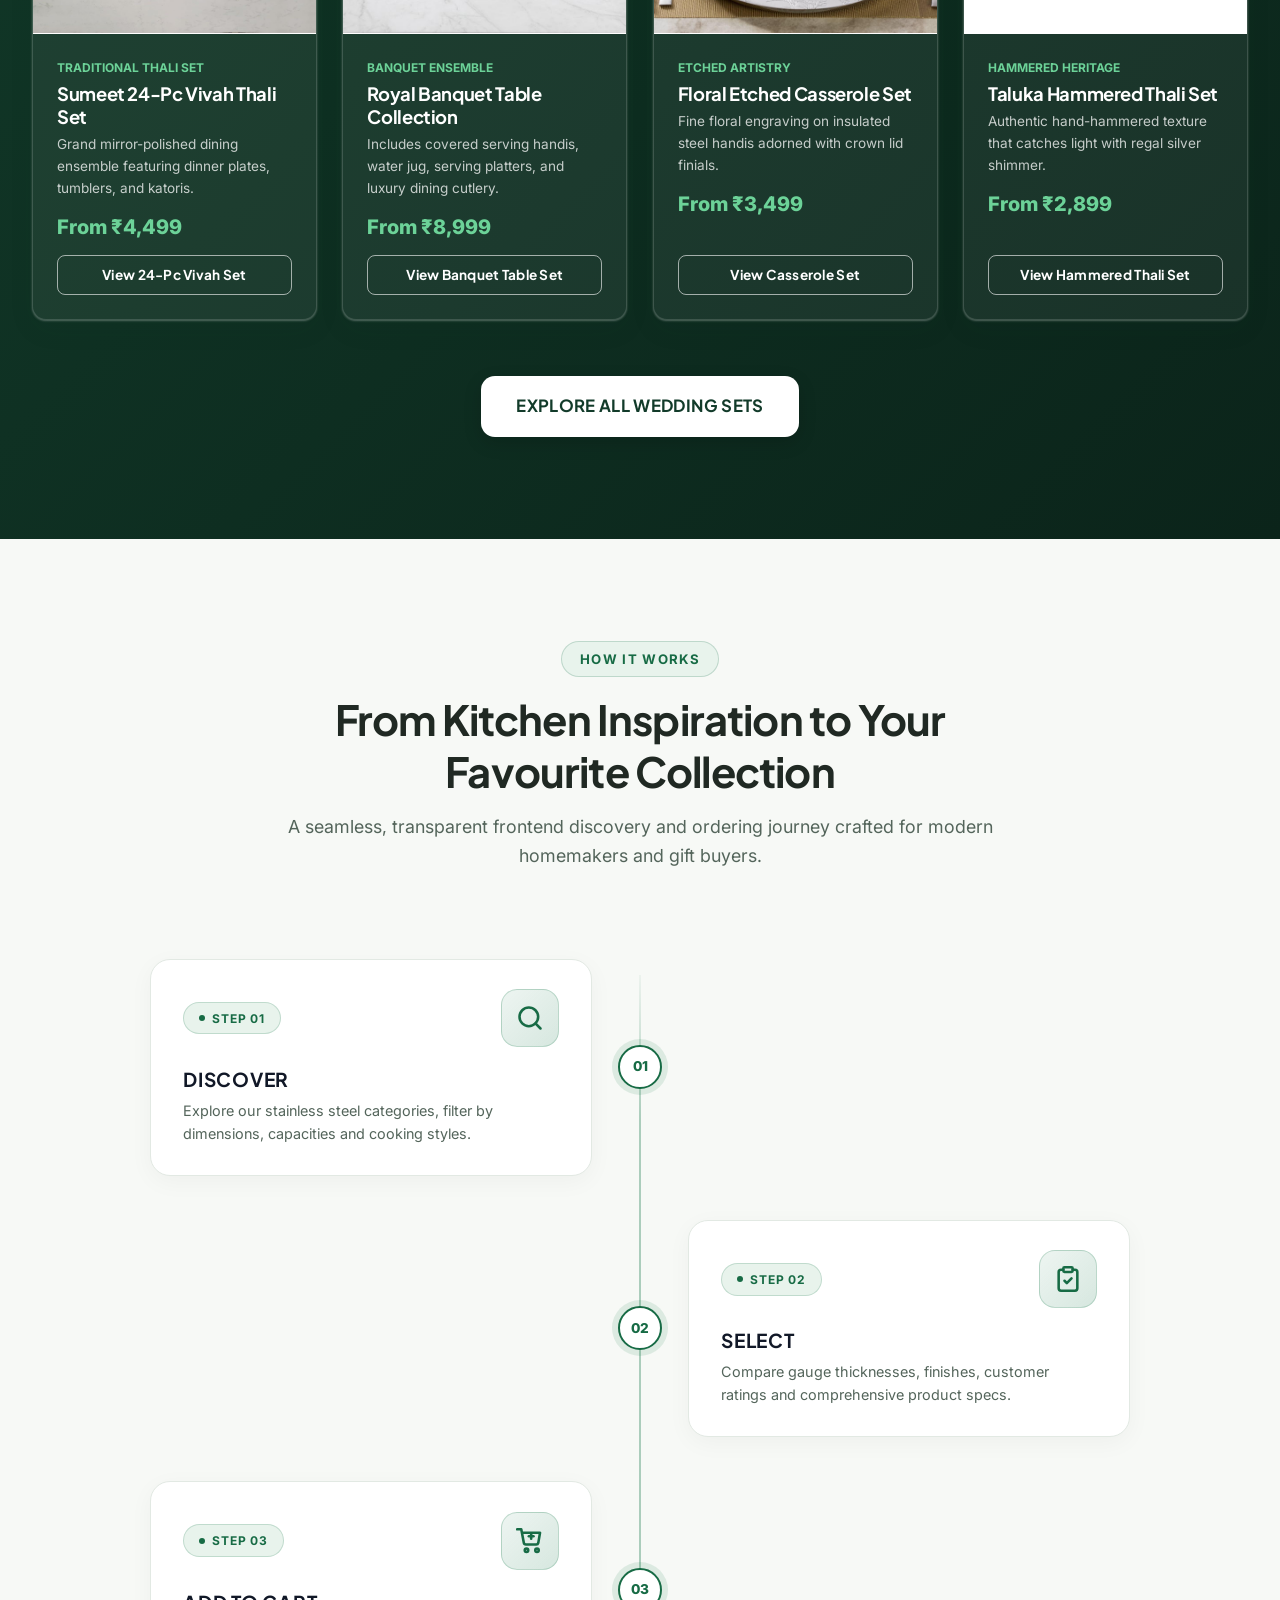
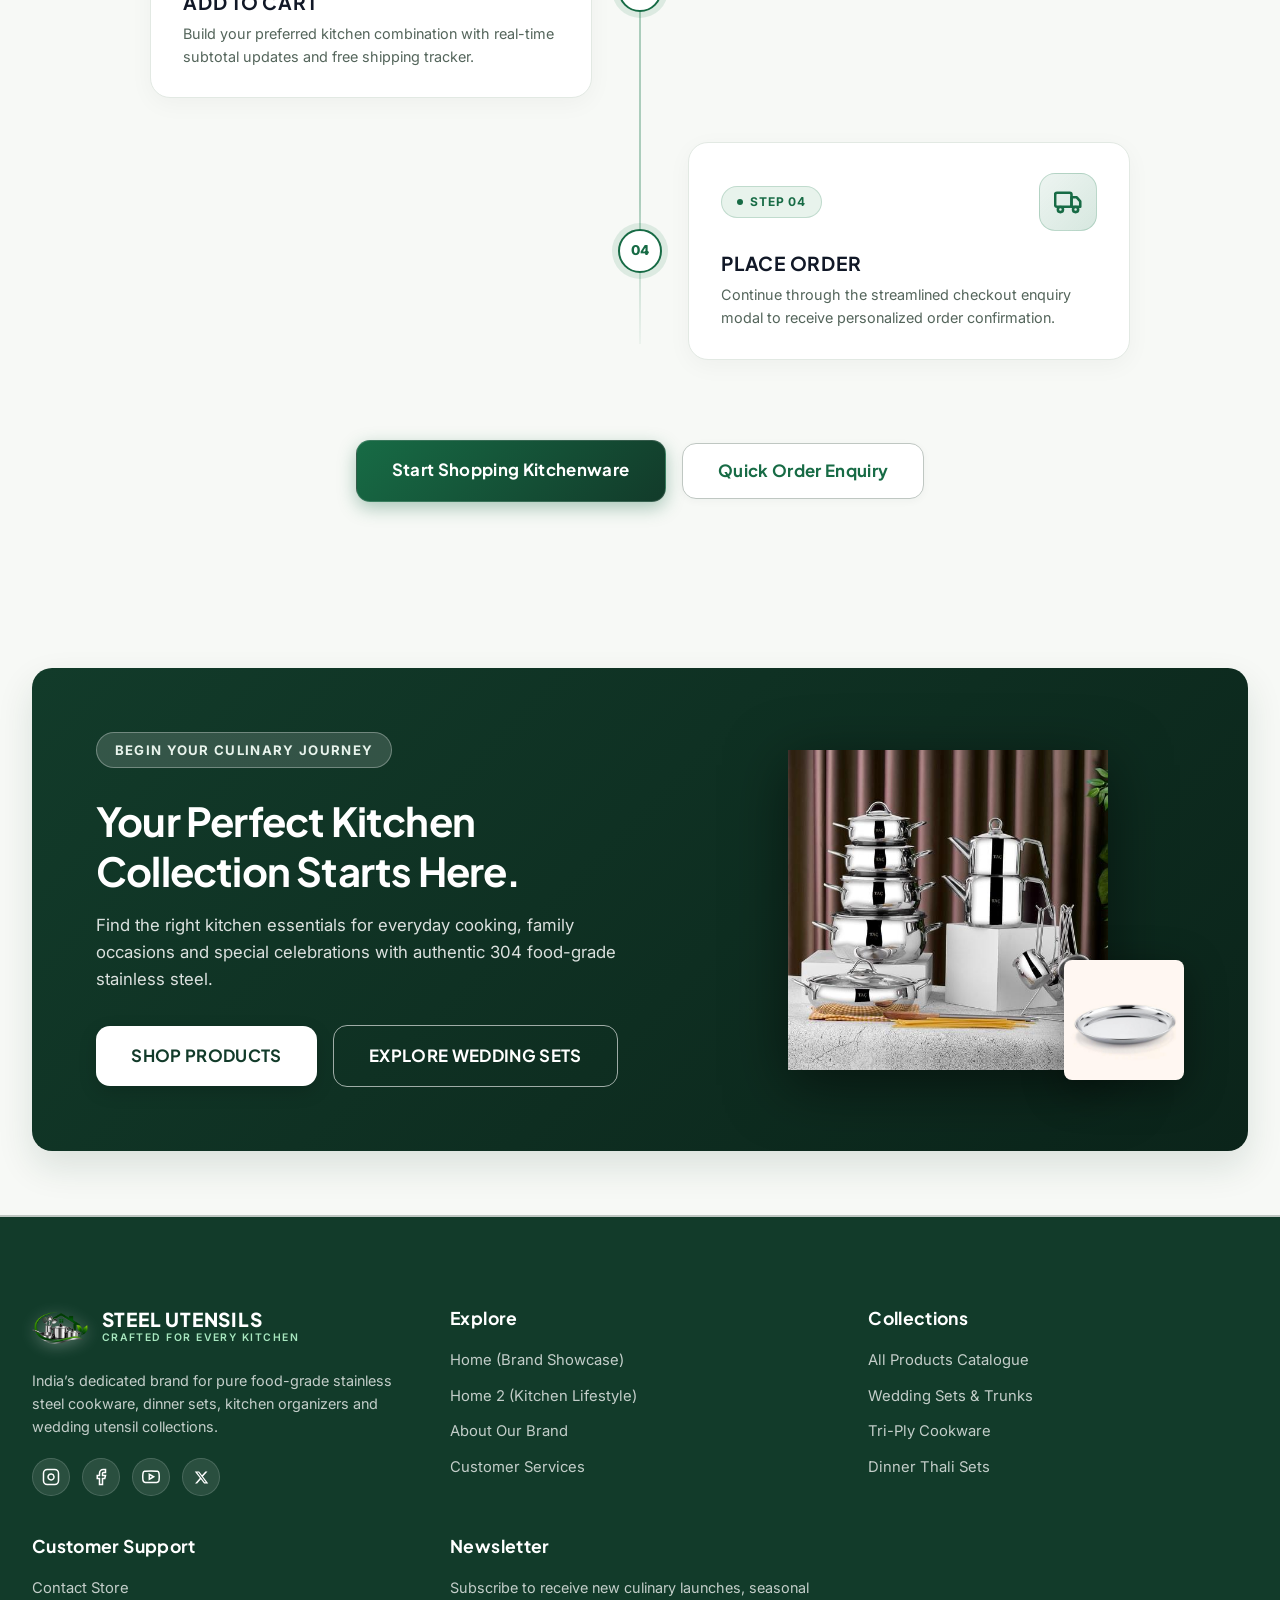
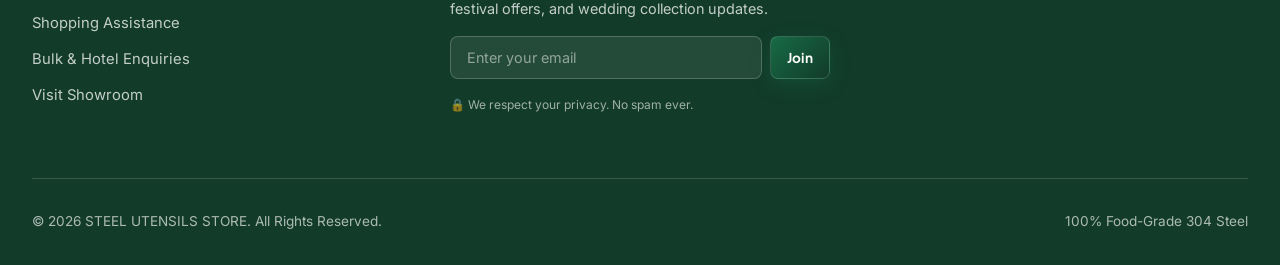
==== commit 7fde0c5c: "Fix final CTA alignment in 768px and 1024px tab views on Home 1" ====
--- a/index.html
+++ b/index.html
@@ -1401,17 +1401,17 @@
     <section class="section section-sm">
       <div class="container">
         <div class="final-cta-box">
-          <div>
+          <div class="final-cta-content">
             <span class="section-badge" style="background: rgba(255,255,255,0.15); color: #E8F3EC; border-color: rgba(255,255,255,0.3);">
               Begin Your Culinary Journey
             </span>
-            <h2 style="color: #FFFFFF; font-size: clamp(1.8rem, 3.2vw, 2.5rem); margin: 0.75rem 0 1rem;">
+            <h2 class="final-cta-title" style="color: #FFFFFF; font-size: clamp(1.8rem, 3.2vw, 2.5rem); margin: 0.75rem 0 1rem;">
               Your Perfect Kitchen Collection Starts Here.
             </h2>
-            <p style="color: rgba(255,255,255,0.85); font-size: 1.05rem; line-height: 1.6; margin-bottom: 2rem; max-width: 520px;">
+            <p class="final-cta-desc" style="color: rgba(255,255,255,0.85); font-size: 1.05rem; line-height: 1.6; margin-bottom: 2rem;">
               Find the right kitchen essentials for everyday cooking, family occasions and special celebrations with authentic 304 food-grade stainless steel.
             </p>
-            <div class="hero-actions" style="display: flex; flex-wrap: wrap; gap: 1rem;">
+            <div class="hero-actions final-cta-actions" style="display: flex; flex-wrap: wrap; gap: 1rem;">
               <a href="products.html" class="btn btn-white btn-lg">SHOP PRODUCTS</a>
               <a href="wedding-sets.html" class="btn btn-outline-white btn-lg">EXPLORE WEDDING SETS</a>
             </div>
@@ -1419,7 +1419,7 @@
           <div class="final-cta-img-wrap">
             <!-- image-153.png (Taç Cookware Ensemble) & image-125.png (Oval Serving Platter) -->
             <img src="images/image-153.png" alt="Complete Stainless Steel Cookware Ensemble" class="final-cta-img" />
-            <img src="images/image-125.png" alt="Stainless Oval Serving Platter" style="position: absolute; bottom: -10px; right: 0; width: 120px; filter: drop-shadow(0 10px 20px rgba(0,0,0,0.4));" />
+            <img src="images/image-125.png" alt="Stainless Oval Serving Platter" class="final-cta-badge-img" style="position: absolute; bottom: -10px; right: 0; width: 120px; filter: drop-shadow(0 10px 20px rgba(0,0,0,0.4));" />
           </div>
         </div>
       </div>
--- a/assets/css/style.css
+++ b/assets/css/style.css
@@ -2280,6 +2280,10 @@
   align-items: center;
 }
 
+.final-cta-desc {
+  max-width: 520px;
+}
+
 .final-cta-img-wrap {
   display: flex;
   align-items: center;
@@ -2291,6 +2295,15 @@
   max-height: 320px;
   object-fit: contain;
   filter: drop-shadow(0 15px 30px rgba(0,0,0,0.5));
+}
+
+.final-cta-badge-img {
+  position: absolute;
+  bottom: -10px;
+  right: 0;
+  width: 120px;
+  filter: drop-shadow(0 10px 20px rgba(0,0,0,0.4));
+  border-radius: var(--radius-sm);
 }
 
 /* Products & Wedding Page Showcase Banners (Full & Fit Flush Split Showcase) */
@@ -3011,10 +3024,91 @@
   align-items: flex-start;
 }
 
-@media (max-width: 1024px) {
-  .catalogue-layout {
-    grid-template-columns: 1fr;
-  }
+.catalogue-sidebar-wrap {
+  width: 100%;
+}
+
+.mobile-filter-bar {
+  display: none;
+}
+
+.btn-filter-toggle {
+  width: 100%;
+  display: flex;
+  align-items: center;
+  justify-content: space-between;
+  padding: 0.85rem 1.25rem;
+  background: var(--bg-surface);
+  color: var(--forest-green);
+  border: 1.5px solid var(--border-silver);
+  border-radius: var(--radius-md);
+  font-size: 0.95rem;
+  font-weight: 700;
+  cursor: pointer;
+  box-shadow: var(--shadow-sm);
+  transition: all var(--transition-normal);
+  outline: none;
+}
+
+.btn-filter-toggle .filter-toggle-left,
+.btn-filter-toggle .filter-toggle-right {
+  display: flex;
+  align-items: center;
+  gap: 0.65rem;
+}
+
+.btn-filter-toggle svg {
+  stroke: currentColor;
+  transition: transform var(--transition-normal);
+}
+
+.btn-filter-toggle .active-filter-badge {
+  background: var(--emerald-green);
+  color: #FFFFFF;
+  font-size: 0.75rem;
+  font-weight: 800;
+  min-width: 20px;
+  height: 20px;
+  padding: 0 6px;
+  border-radius: 9999px;
+  display: inline-flex;
+  align-items: center;
+  justify-content: center;
+}
+
+.btn-filter-toggle:hover {
+  background: var(--soft-mint);
+  border-color: var(--emerald-green);
+  color: var(--emerald-green);
+  box-shadow: var(--shadow-md);
+  transform: translateY(-1px);
+}
+
+.btn-filter-toggle.active {
+  background: var(--emerald-green);
+  color: #FFFFFF !important;
+  border-color: var(--emerald-green);
+}
+
+.btn-filter-toggle.active svg {
+  stroke: #FFFFFF;
+}
+
+.btn-filter-toggle.active .filter-chevron {
+  transform: rotate(180deg);
+}
+
+.btn-filter-toggle.active .active-filter-badge {
+  background: #FFFFFF;
+  color: var(--emerald-green);
+}
+
+.btn-apply-mobile-filter {
+  display: none;
+  width: 100%;
+  margin-top: 1.25rem;
+  padding: 0.85rem;
+  font-weight: 700;
 }
 
 .filter-sidebar {
@@ -3027,6 +3121,78 @@
   top: 100px;
 }
 
+@media (min-width: 1025px) {
+  .catalogue-sidebar-wrap {
+    position: sticky;
+    top: 100px;
+  }
+  .mobile-filter-bar {
+    display: none !important;
+  }
+  .filter-sidebar {
+    display: block !important;
+    position: static !important;
+  }
+  .btn-apply-mobile-filter {
+    display: none !important;
+  }
+}
+
+/* 1024px, 768px, and All Mobile Views: Keep Filter Option Under Filter Button */
+@media (max-width: 1024px) {
+  .catalogue-layout {
+    grid-template-columns: 1fr !important;
+    gap: 1.25rem !important;
+  }
+
+  .catalogue-sidebar-wrap {
+    position: static !important;
+    width: 100% !important;
+    margin-bottom: 0.5rem;
+  }
+
+  .mobile-filter-bar {
+    display: flex !important;
+    width: 100% !important;
+    margin-bottom: 0.75rem;
+  }
+
+  .filter-sidebar {
+    display: none;
+    position: static !important;
+    top: auto !important;
+    width: 100% !important;
+    margin-bottom: 1rem !important;
+    box-shadow: var(--shadow-md) !important;
+  }
+
+  .filter-sidebar.open {
+    display: block !important;
+    animation: filterSlideDown 0.3s cubic-bezier(0.16, 1, 0.3, 1);
+  }
+
+  .btn-apply-mobile-filter {
+    display: block !important;
+  }
+
+  .sidebar-trust-banner {
+    margin-top: 0 !important;
+    margin-bottom: 1.25rem !important;
+    width: 100% !important;
+  }
+}
+
+@keyframes filterSlideDown {
+  from {
+    opacity: 0;
+    transform: translateY(-8px);
+  }
+  to {
+    opacity: 1;
+    transform: translateY(0);
+  }
+}
+
 .filter-group {
   margin-bottom: 1.75rem;
   padding-bottom: 1.5rem;
@@ -3073,6 +3239,35 @@
   width: 16px;
   height: 16px;
   cursor: pointer;
+}
+
+/* Sidebar Trust Banner (Products Page — High Contrast Readable Text) */
+.sidebar-trust-banner {
+  background: var(--soft-mint) !important;
+  padding: 1.15rem 1rem !important;
+  border-radius: var(--radius-sm) !important;
+  border: 1px solid rgba(23, 107, 69, 0.25) !important;
+  font-size: 0.88rem !important;
+  box-shadow: 0 2px 8px rgba(18, 59, 42, 0.06) !important;
+  margin-top: 1rem;
+}
+
+.sidebar-trust-banner strong {
+  color: var(--forest-green) !important;
+  font-weight: 800 !important;
+  font-size: 0.95rem !important;
+  display: block !important;
+  margin-bottom: 0.35rem !important;
+  letter-spacing: -0.01em !important;
+}
+
+.sidebar-trust-banner p {
+  color: #123B2A !important;
+  font-weight: 600 !important;
+  font-size: 0.86rem !important;
+  line-height: 1.5 !important;
+  margin: 0 !important;
+  opacity: 1 !important;
 }
 
 .filter-top-bar {
@@ -3254,6 +3449,56 @@
   justify-content: center;
   flex-shrink: 0;
   margin-bottom: 1.25rem;
+}
+
+.contact-info-card h4,
+.contact-info-card .contact-info-title {
+  font-size: 1.15rem;
+  font-weight: 700;
+  color: var(--forest-green);
+  margin: 0 0 0.5rem;
+  transition: color var(--transition-fast);
+}
+
+.contact-info-card p,
+.contact-info-card .contact-info-text {
+  font-size: 0.88rem;
+  color: var(--text-muted);
+  line-height: 1.55;
+  margin: 0;
+  transition: color var(--transition-fast);
+}
+
+.contact-info-card:hover h4,
+.contact-info-card:hover .contact-info-title {
+  color: var(--emerald-green);
+}
+
+/* High-Contrast Bright Text in Dark Mode */
+[data-theme="dark"] .contact-info-card {
+  background: var(--bg-card);
+  border-color: rgba(61, 150, 101, 0.35);
+}
+
+[data-theme="dark"] .contact-info-card h4,
+[data-theme="dark"] .contact-info-card .contact-info-title {
+  color: #FFFFFF !important;
+  text-shadow: 0 1px 3px rgba(0, 0, 0, 0.5);
+}
+
+[data-theme="dark"] .contact-info-card p,
+[data-theme="dark"] .contact-info-card .contact-info-text {
+  color: #E8F3EC !important;
+  font-weight: 500;
+}
+
+[data-theme="dark"] .contact-info-card:hover h4,
+[data-theme="dark"] .contact-info-card:hover .contact-info-title {
+  color: #5EEAD4 !important;
+}
+
+[data-theme="dark"] .section-subtitle {
+  color: #D1E0D7 !important;
 }
 
 .showroom-gallery-grid {
@@ -3524,15 +3769,104 @@
   }
 }
 
-@media (max-width: 900px) {
+@media (max-width: 1024px) {
   .nav-menu, .nav-cta-btn {
-    display: none;
+    display: none !important;
   }
   .hamburger-btn {
-    display: flex;
+    display: flex !important;
   }
   .site-header .nav-actions > .action-btn {
     display: none !important;
+  }
+
+  /* Section 08 Final Shopping CTA — Center Alignment for Heading, Description, Buttons & Compact Images in Tab Views (768px & 1024px) */
+  .final-cta-box {
+    display: flex !important;
+    flex-direction: column !important;
+    align-items: center !important;
+    text-align: center !important;
+    padding: clamp(2.25rem, 4.5vw, 3.5rem) clamp(1.25rem, 3.5vw, 2.5rem) !important;
+    gap: 1.75rem !important;
+  }
+
+  .final-cta-content {
+    display: flex !important;
+    flex-direction: column !important;
+    align-items: center !important;
+    text-align: center !important;
+    width: 100% !important;
+    margin: 0 auto !important;
+  }
+
+  .final-cta-box .section-badge {
+    margin: 0 auto 0.75rem auto !important;
+    display: inline-flex !important;
+  }
+
+  .final-cta-title,
+  .final-cta-box h2 {
+    text-align: center !important;
+    margin: 0.5rem auto 1rem auto !important;
+    max-width: 720px !important;
+  }
+
+  .final-cta-desc,
+  .final-cta-box p {
+    text-align: center !important;
+    margin: 0 auto 1.5rem auto !important;
+    max-width: 580px !important;
+  }
+
+  .final-cta-actions,
+  .final-cta-box .hero-actions {
+    display: flex !important;
+    flex-direction: row !important;
+    justify-content: center !important;
+    align-items: center !important;
+    gap: 1rem !important;
+    flex-wrap: wrap !important;
+    width: 100% !important;
+    margin: 0 auto !important;
+  }
+
+  .final-cta-box .btn,
+  .final-cta-box .btn-lg {
+    width: auto !important;
+    min-width: 200px !important;
+    max-width: 260px !important;
+    justify-content: center !important;
+    text-align: center !important;
+    flex: none !important;
+  }
+
+  .final-cta-img-wrap {
+    width: 100% !important;
+    max-width: 440px !important;
+    margin: 0.5rem auto 0 auto !important;
+    position: relative !important;
+    display: flex !important;
+    align-items: center !important;
+    justify-content: center !important;
+  }
+
+  .final-cta-img {
+    max-height: 290px !important;
+    width: auto !important;
+    max-width: 100% !important;
+    object-fit: contain !important;
+    display: block !important;
+    border-radius: var(--radius-md) !important;
+  }
+
+  .final-cta-badge-img {
+    position: absolute !important;
+    bottom: -6px !important;
+    right: 15px !important;
+    width: 110px !important;
+    border-radius: var(--radius-sm) !important;
+    filter: drop-shadow(0 10px 20px rgba(0, 0, 0, 0.45)) !important;
+    display: block !important;
   }
 }
 
@@ -3918,14 +4252,27 @@
 
   .final-cta-img-wrap {
     width: 100% !important;
+    max-width: 440px !important;
+    margin: 0 auto !important;
+    position: relative !important;
+    justify-content: center !important;
+  }
+
+  .final-cta-img {
+    width: auto !important;
     max-width: 100% !important;
-    justify-content: center !important;
-  }
-
-  .final-cta-img {
-    width: 100% !important;
-    max-width: 100% !important;
+    max-height: 280px !important;
     height: auto !important;
+    object-fit: contain !important;
+  }
+
+  .final-cta-badge-img {
+    position: absolute !important;
+    bottom: -6px !important;
+    right: 15px !important;
+    width: 100px !important;
+    border-radius: var(--radius-sm) !important;
+    filter: drop-shadow(0 10px 20px rgba(0, 0, 0, 0.45)) !important;
   }
 
   .selector-result-card {
